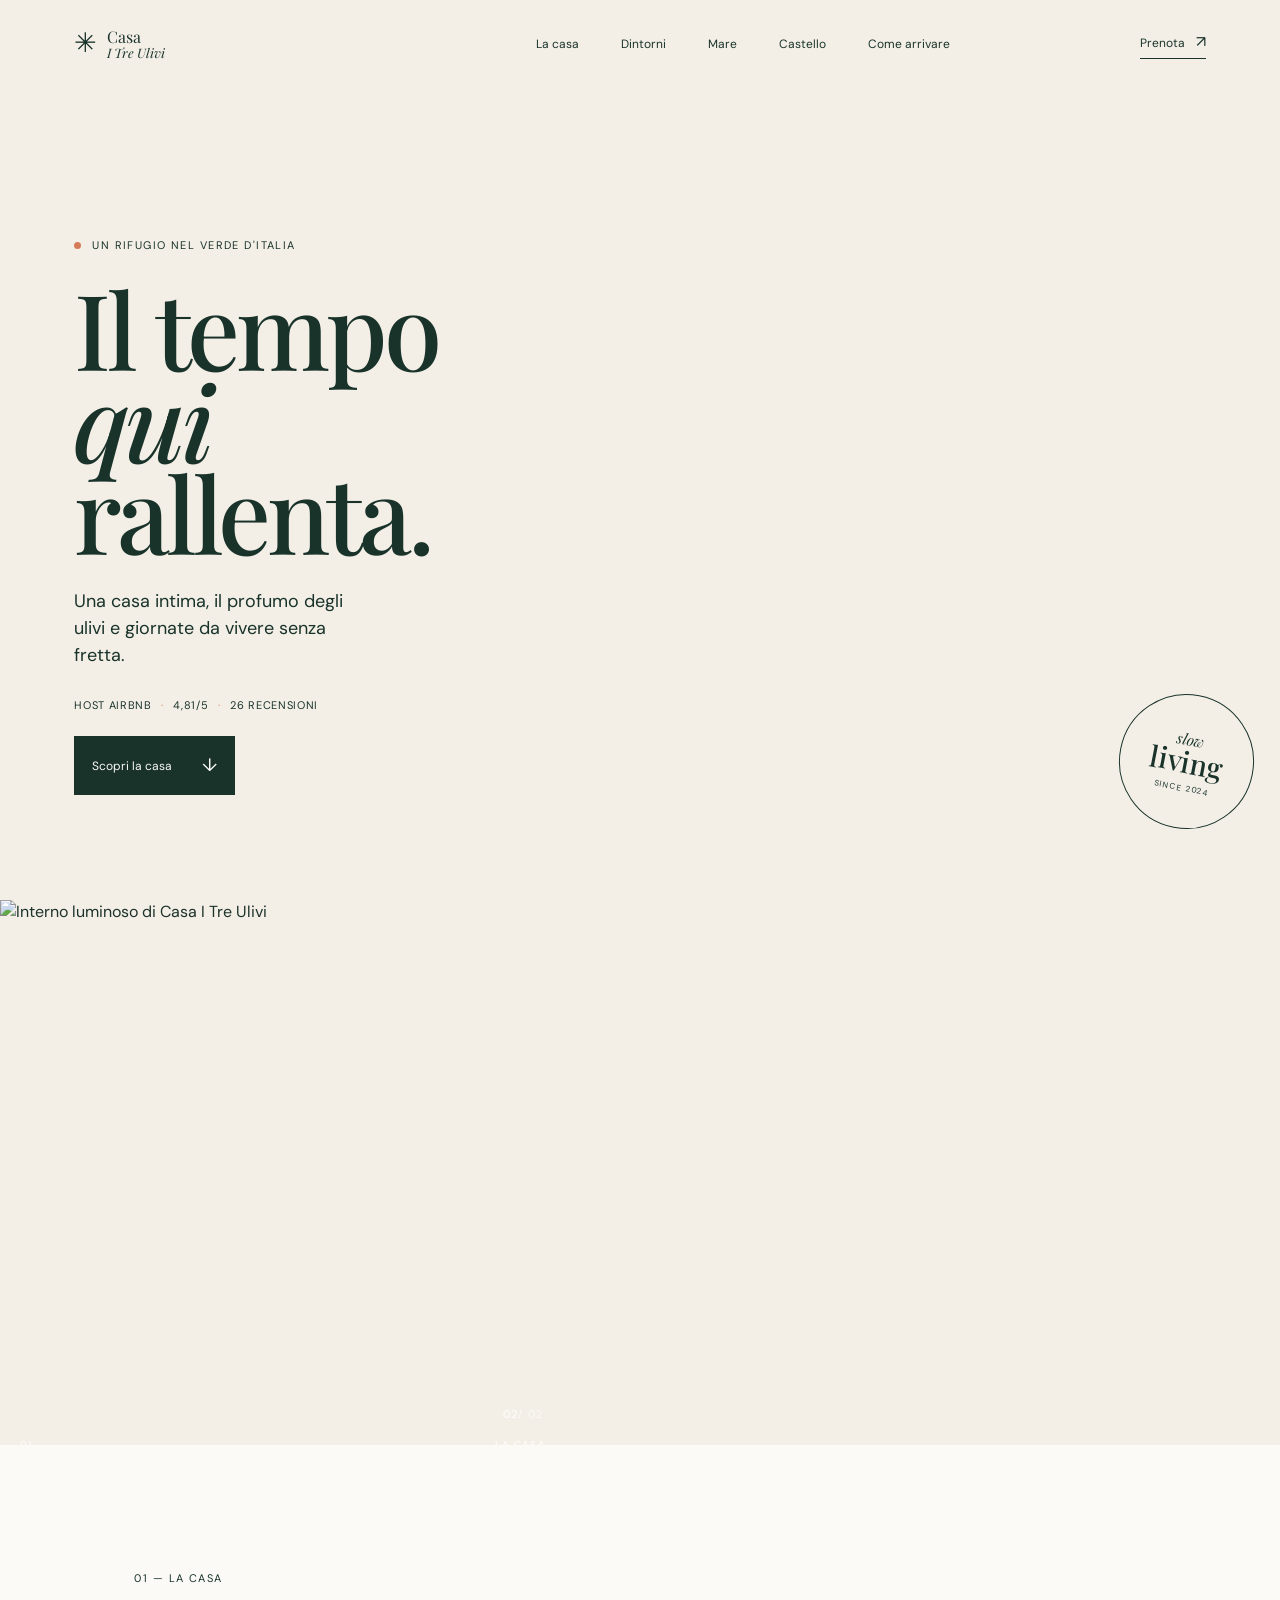
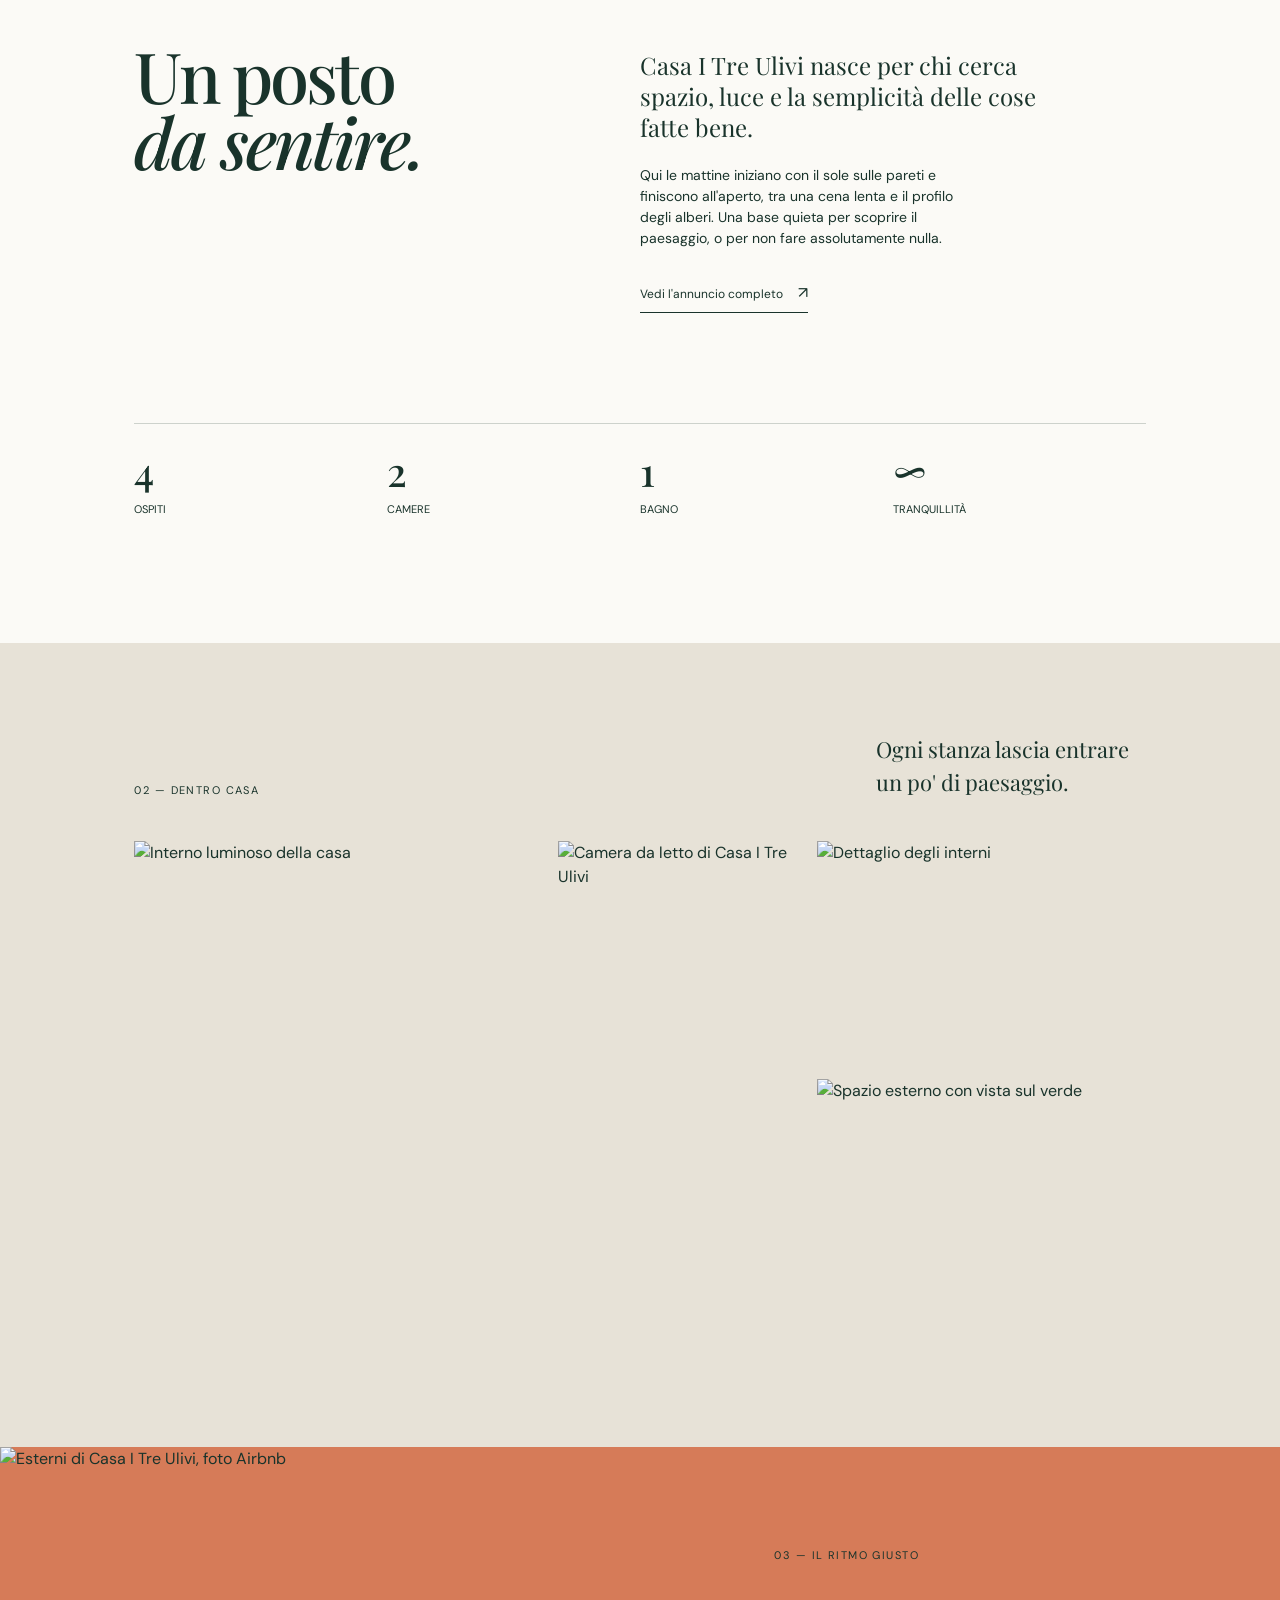
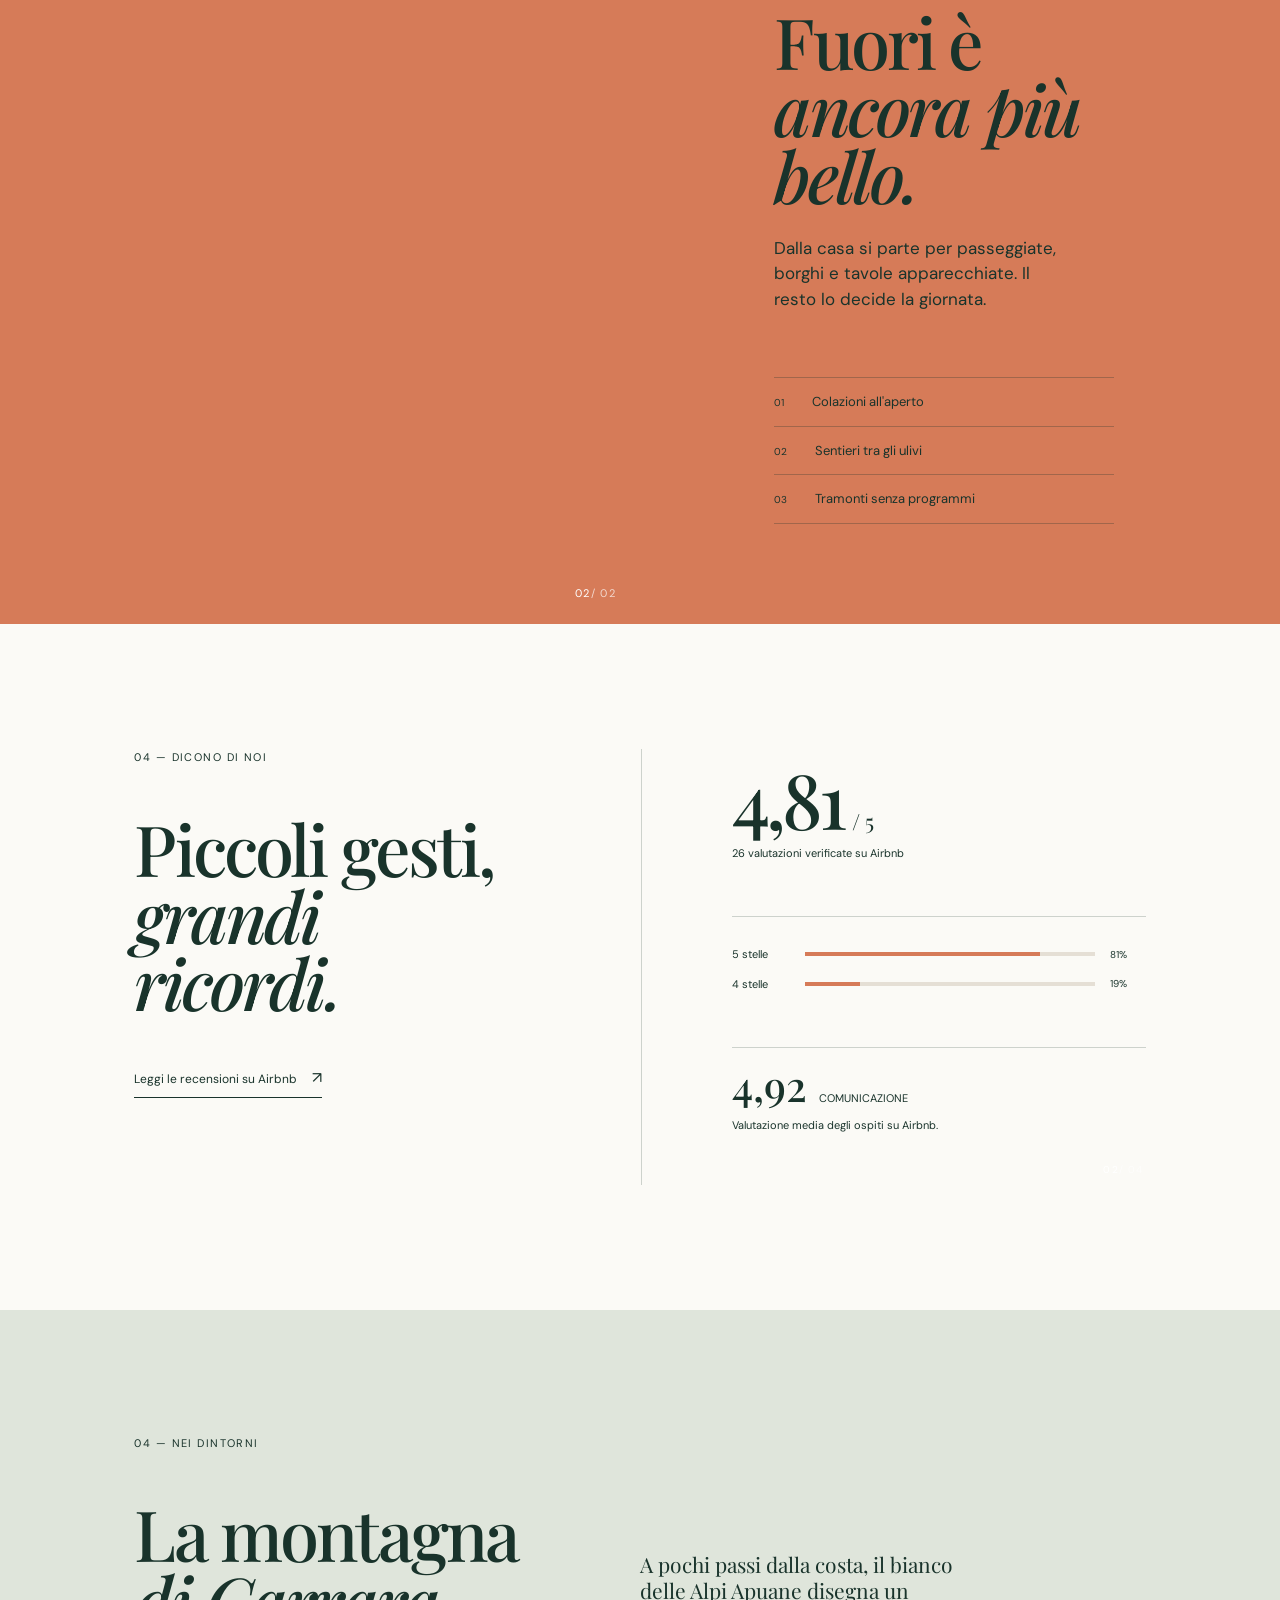
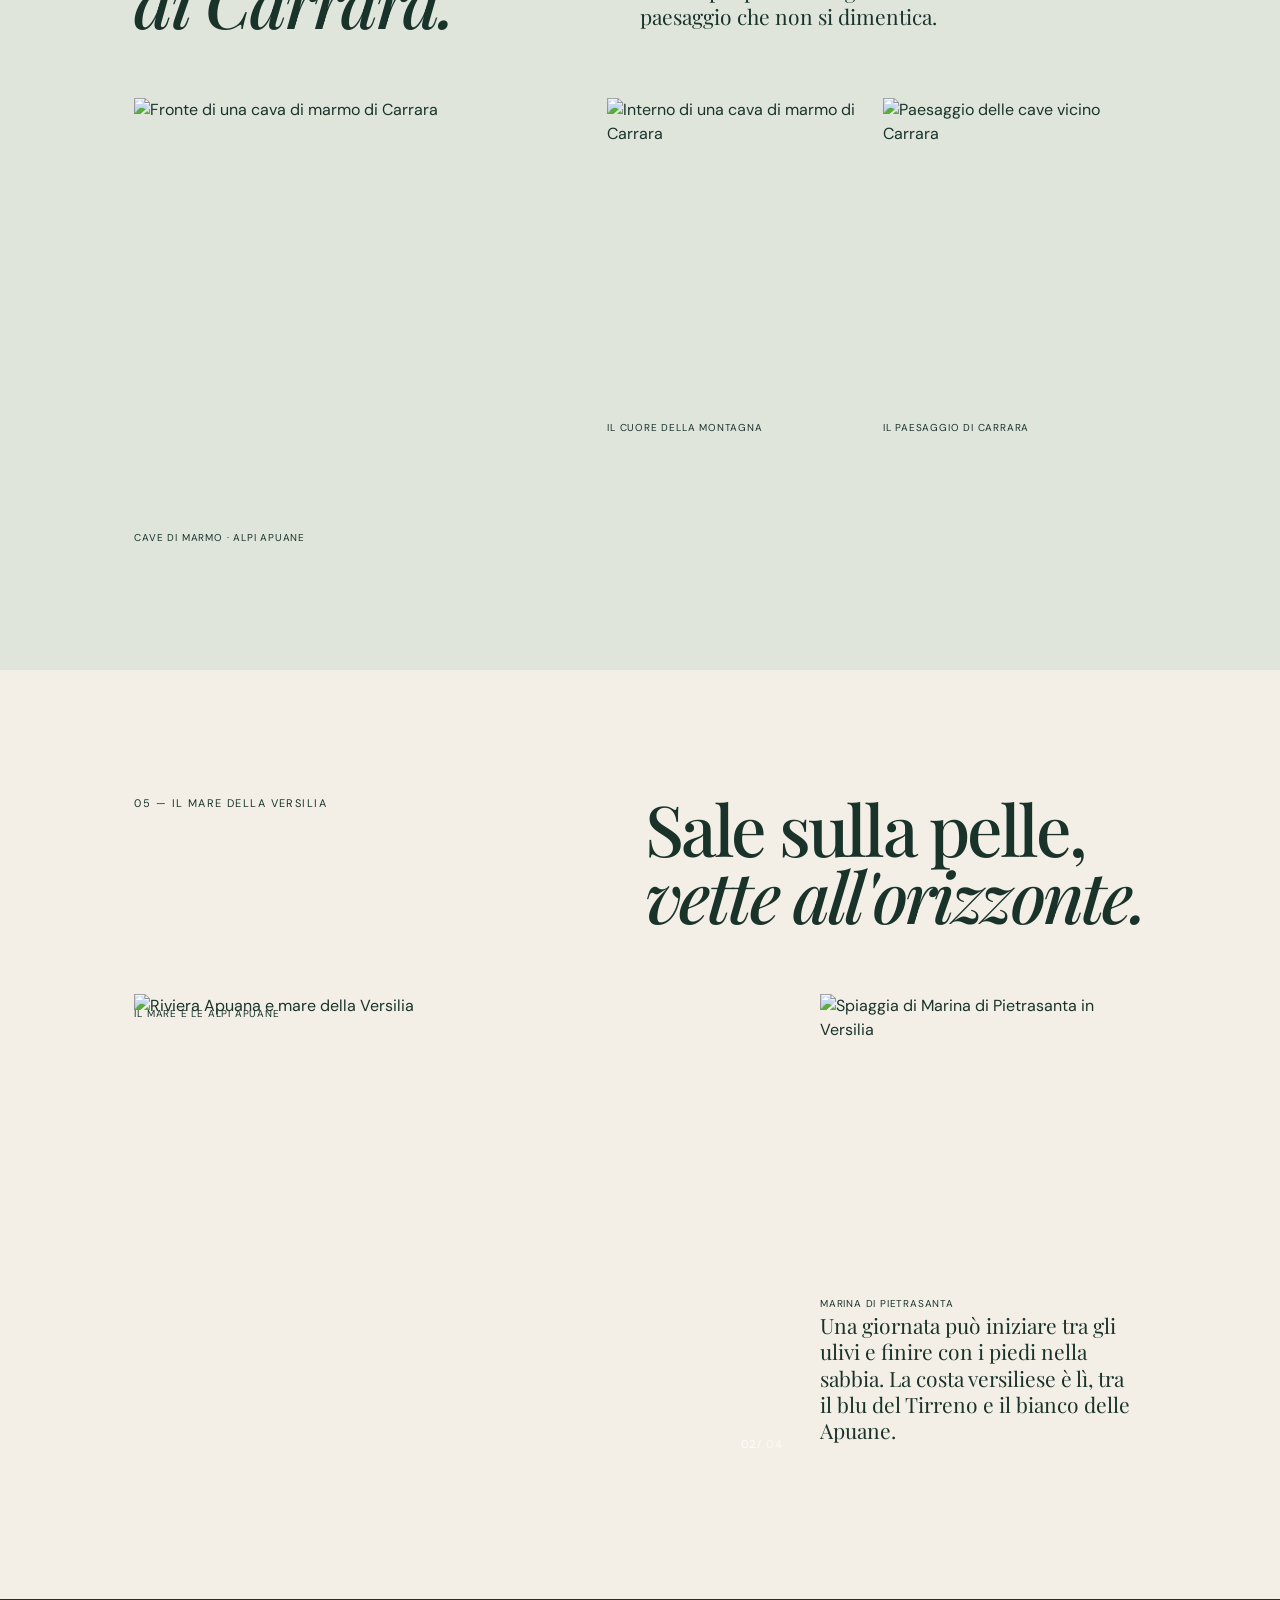
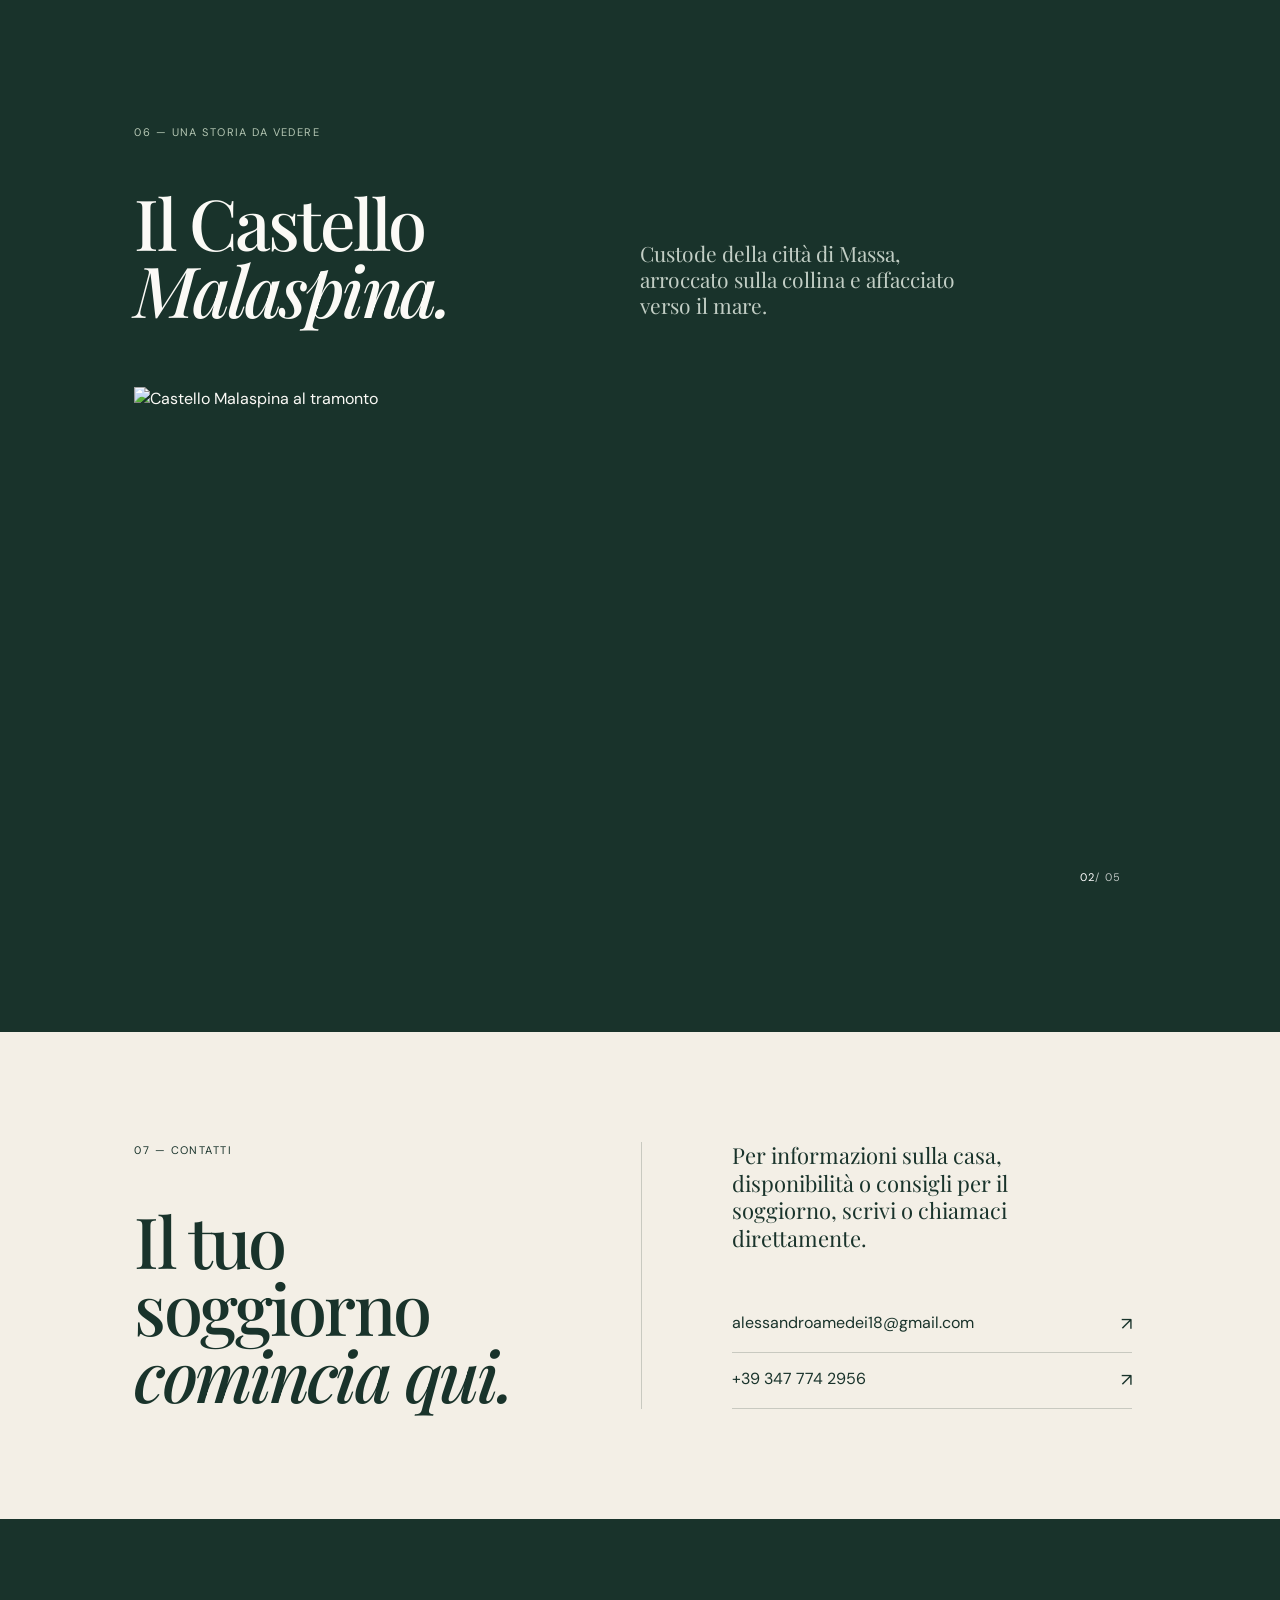
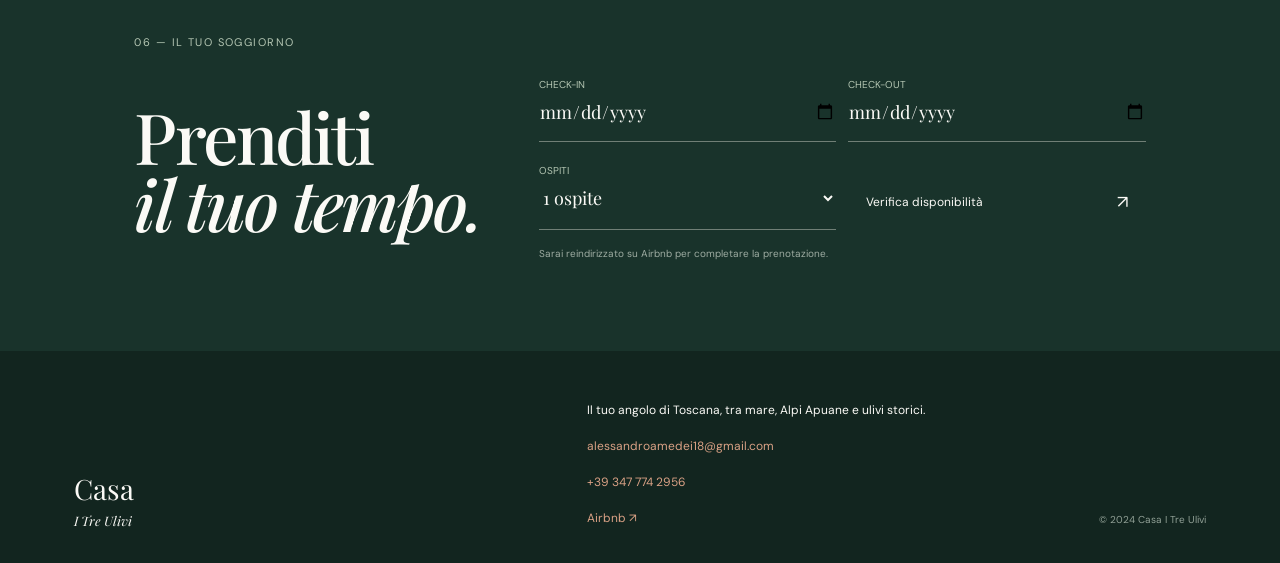
==== index.html @ d6580af9 "feat: third commit" ====
<!doctype html>
<html lang="it">
<head>
  <meta charset="UTF-8">
  <meta name="viewport" content="width=device-width, initial-scale=1.0">
  <meta name="description" content="Casa I Tre Ulivi - una dimora italiana tra luce, ulivi e silenzio.">
  <title>Casa I Tre Ulivi | Una pausa italiana</title>
  <link rel="preconnect" href="https://fonts.googleapis.com">
  <link rel="preconnect" href="https://fonts.gstatic.com" crossorigin>
  <link href="https://fonts.googleapis.com/css2?family=DM+Sans:wght@400;500;600&family=Playfair+Display:wght@500;600;700&display=swap" rel="stylesheet">
  <link rel="stylesheet" href="styles.css">
  <link rel="stylesheet" href="reviews.css">
  <link rel="stylesheet" href="extras.css">
  <link rel="stylesheet" href="sea.css">
  <link rel="stylesheet" href="castle.css">
  <link rel="stylesheet" href="enhancements.css">
</head>
<body>
  <header class="site-header">
    <a class="brand" href="#top" aria-label="Casa I Tre Ulivi, torna all'inizio">
      <span class="brand-mark" aria-hidden="true">✳</span>
      <span>Casa<br><em>I Tre Ulivi</em></span>
    </a>
    <nav class="main-nav" aria-label="Navigazione principale">
      <a href="#la-casa">La casa</a>
      <a href="#dintorni">Dintorni</a>
      <a href="#mare">Mare</a>
      <a href="#castello">Castello</a>
      <a href="#come-arrivare">Come arrivare</a>
    </nav>
    <a class="header-cta" href="https://www.airbnb.it/rooms/1229572590554872003" target="_blank" rel="noreferrer">Prenota <span>↗</span></a>
    <button class="menu-toggle" type="button" aria-label="Apri menu" aria-expanded="false"><span></span><span></span></button>
  </header>

  <main id="top">
    <section class="hero">
      <div class="hero-copy reveal">
        <p class="eyebrow"><span></span> Un rifugio nel verde d'Italia</p>
        <h1>Il tempo<br><i>qui</i> rallenta.</h1>
        <p class="hero-text">Una casa intima, il profumo degli ulivi e giornate da vivere senza fretta.</p>
        <p class="host-badge">Host Airbnb <span>·</span> 4,81/5 <span>·</span> 26 recensioni</p>
        <a class="button button-dark" href="#prenota">Scopri la casa <span>↓</span></a>
      </div>
      <div class="hero-image-wrap carousel reveal reveal-delay" aria-label="Immagini di Casa I Tre Ulivi">
        <img class="hero-image carousel-slide is-active" src="https://a0.muscache.com/im/pictures/hosting/Hosting-1229572590554872003/original/70da5a19-93bb-4ed9-8346-2e1bcd41e22f.jpeg?im_w=1200" alt="Esterno di Casa I Tre Ulivi immersa nel verde" loading="eager">
        <img class="hero-image carousel-slide" src="https://a0.muscache.com/im/pictures/hosting/Hosting-1229572590554872003/original/4720b6e3-402d-43a2-90c4-d7fac5609a09.jpeg" alt="Interno luminoso di Casa I Tre Ulivi" loading="lazy">
        <div class="carousel-status"><span class="current-slide">01</span><span>/ 02</span></div>
        <div class="image-note"><span>01</span><span>La casa</span></div>
      </div>
      <div class="hero-stamp" aria-hidden="true"><span>slow</span><strong>living</strong><small>since 2024</small></div>
    </section>

    <section class="intro section-pad" id="la-casa">
      <div class="section-kicker">01 — La casa</div>
      <div class="intro-content reveal">
        <h2>Un posto<br><em>da sentire.</em></h2>
        <div class="intro-body">
          <p class="lead">Casa I Tre Ulivi nasce per chi cerca spazio, luce e la semplicità delle cose fatte bene.</p>
          <p>Qui le mattine iniziano con il sole sulle pareti e finiscono all'aperto, tra una cena lenta e il profilo degli alberi. Una base quieta per scoprire il paesaggio, o per non fare assolutamente nulla.</p>
          <a class="text-link" href="https://www.airbnb.it/rooms/1229572590554872003" target="_blank" rel="noreferrer">Vedi l'annuncio completo <span>↗</span></a>
        </div>
      </div>
      <div class="details-row reveal">
        <div><strong>4</strong><span>Ospiti</span></div>
        <div><strong>2</strong><span>Camere</span></div>
        <div><strong>1</strong><span>Bagno</span></div>
        <div><strong>∞</strong><span>Tranquillità</span></div>
      </div>
    </section>

    <section class="gallery section-pad">
      <div class="gallery-heading"><div class="section-kicker">02 — Dentro casa</div><p>Ogni stanza lascia entrare un po' di paesaggio.</p></div>
      <div class="gallery-grid reveal">
        <img src="https://a0.muscache.com/im/pictures/hosting/Hosting-1229572590554872003/original/4720b6e3-402d-43a2-90c4-d7fac5609a09.jpeg" alt="Interno luminoso della casa" loading="lazy">
        <img src="https://a0.muscache.com/im/pictures/hosting/Hosting-1229572590554872003/original/973c353e-a236-43e4-9750-23780009a471.jpeg" alt="Camera da letto di Casa I Tre Ulivi" loading="lazy">
        <img src="https://a0.muscache.com/im/pictures/hosting/Hosting-1229572590554872003/original/0a214c58-50b3-4ff6-93fc-9186e8af16f6.jpeg" alt="Dettaglio degli interni" loading="lazy">
        <img src="https://a0.muscache.com/im/pictures/hosting/Hosting-1229572590554872003/original/8a18e4e5-5f2b-4b56-9aab-6a19429f4440.jpeg" alt="Spazio esterno con vista sul verde" loading="lazy">
      </div>
    </section>

    <section class="experience" id="esperienze">
      <div class="experience-image carousel" aria-label="Immagini dell'esterno di Casa I Tre Ulivi">
        <img class="carousel-slide is-active" src="https://a0.muscache.com/im/pictures/hosting/Hosting-1229572590554872003/original/d4e5f08c-23cc-40ab-a883-e6dd09ba4597.jpeg" alt="Esterno di Casa I Tre Ulivi" loading="lazy">
        <img class="carousel-slide" src="https://a0.muscache.com/im/pictures/hosting/Hosting-1229572590554872003/original/1d39daca-ff23-4fb7-ab4f-ffd6142c8678.jpeg" alt="Esterni di Casa I Tre Ulivi, foto Airbnb" loading="lazy">
        <div class="carousel-status"><span class="current-slide">01</span><span>/ 02</span></div>
      </div>
      <div class="experience-copy section-pad reveal"><div class="section-kicker">03 — Il ritmo giusto</div><h2>Fuori è<br><em>ancora più bello.</em></h2><p>Dalla casa si parte per passeggiate, borghi e tavole apparecchiate. Il resto lo decide la giornata.</p><ul><li><span>01</span> Colazioni all'aperto</li><li><span>02</span> Sentieri tra gli ulivi</li><li><span>03</span> Tramonti senza programmi</li></ul></div>
    </section>

    <section class="reviews section-pad" id="recensioni">
      <div class="reviews-intro reveal"><div class="section-kicker">04 — Dicono di noi</div><h2>Piccoli gesti,<br><em>grandi ricordi.</em></h2><a class="text-link" href="https://www.airbnb.it/rooms/1229572590554872003/reviews" target="_blank" rel="noreferrer">Leggi le recensioni su Airbnb <span>↗</span></a></div>
      <div class="reviews-content reveal reveal-delay">
        <div class="rating"><strong>4,81</strong><span>/ 5</span><p>26 valutazioni verificate su Airbnb</p></div>
        <div class="rating-bars"><div><span>5 stelle</span><i><b style="width:81%"></b></i><strong>81%</strong></div><div><span>4 stelle</span><i><b style="width:19%"></b></i><strong>19%</strong></div></div>
        <div class="review-carousel carousel" aria-label="Valutazioni Airbnb per categoria">
          <div class="review-slide carousel-slide is-active"><strong>4,92</strong><span>Check-in</span><p>Una delle categorie più apprezzate dagli ospiti.</p></div>
          <div class="review-slide carousel-slide"><strong>4,92</strong><span>Comunicazione</span><p>Valutazione media degli ospiti su Airbnb.</p></div>
          <div class="review-slide carousel-slide"><strong>4,85</strong><span>Pulizia</span><p>Valutazione media degli ospiti su Airbnb.</p></div>
          <div class="review-slide carousel-slide"><strong>4,81</strong><span>Rapporto qualità-prezzo</span><p>Valutazione media degli ospiti su Airbnb.</p></div>
          <div class="carousel-status"><span class="current-slide">01</span><span>/ 04</span></div>
        </div>
      </div>
    </section>

    <section class="surroundings section-pad" id="dintorni">
      <div class="surroundings-heading"><div class="section-kicker">04 — Nei dintorni</div><h2>La montagna<br><em>di Carrara.</em></h2><p>A pochi passi dalla costa, il bianco delle Alpi Apuane disegna un paesaggio che non si dimentica.</p></div>
      <div class="quarry-gallery reveal">
        <figure class="quarry-main"><img src="https://upload.wikimedia.org/wikipedia/commons/thumb/7/70/Carrara_marble_quarry_face.jpg/1280px-Carrara_marble_quarry_face.jpg" alt="Fronte di una cava di marmo di Carrara" loading="lazy"><figcaption>Cave di marmo · Alpi Apuane</figcaption></figure>
        <figure><img src="https://upload.wikimedia.org/wikipedia/commons/thumb/6/69/Inside_a_Carrara_marble_quarry_6395.jpg/1280px-Inside_a_Carrara_marble_quarry_6395.jpg" alt="Interno di una cava di marmo di Carrara" loading="lazy"><figcaption>Il cuore della montagna</figcaption></figure>
        <figure><img src="https://upload.wikimedia.org/wikipedia/commons/thumb/5/5c/Marble_Quarry_near_Carrera.jpg/1280px-Marble_Quarry_near_Carrera.jpg" alt="Paesaggio delle cave vicino Carrara" loading="lazy"><figcaption>Il paesaggio di Carrara</figcaption></figure>
      </div>
    </section>

    <section class="sea section-pad" id="mare">
      <div class="sea-heading"><div class="section-kicker">05 — Il mare della Versilia</div><h2>Sale sulla pelle,<br><em>vette all'orizzonte.</em></h2></div>
      <div class="sea-layout reveal">
        <figure class="sea-feature sea-carousel carousel"><img class="sea-slide carousel-slide is-active" src="https://upload.wikimedia.org/wikipedia/commons/thumb/f/fb/Apuane_e_Mare.jpg/1920px-Apuane_e_Mare.jpg" alt="Il mare della Versilia con le Alpi Apuane sullo sfondo" loading="lazy"><img class="sea-slide carousel-slide" src="https://www.vacanzeinversilia.com/images/territorio/big/riviera-apuana.jpg" alt="Riviera Apuana e mare della Versilia" loading="lazy"><img class="sea-slide carousel-slide" src="https://www.appartamentideamarina.it/immagini/pontile-marina-di-massa-toscana-appartamenti-deamarina.jpg" alt="Pontile di Marina di Massa sul mare della Versilia" loading="lazy"><img class="sea-slide carousel-slide" src="https://upload.wikimedia.org/wikipedia/commons/thumb/d/d0/Panoramic_picture_of_Marina_di_Pietrasanta_Beach_during_sunset.jpg/1920px-Panoramic_picture_of_Marina_di_Pietrasanta_Beach_during_sunset.jpg" alt="Tramonto sulla spiaggia di Marina di Pietrasanta" loading="lazy"><div class="carousel-status"><span class="current-slide">01</span><span>/ 04</span></div><figcaption>Il mare e le Alpi Apuane</figcaption></figure>
        <div class="sea-side"><figure><img src="https://upload.wikimedia.org/wikipedia/commons/thumb/8/8d/Marina_di_Pietrasanta_spiaggia.jpg/1920px-Marina_di_Pietrasanta_spiaggia.jpg" alt="Spiaggia di Marina di Pietrasanta in Versilia" loading="lazy"><figcaption>Marina di Pietrasanta</figcaption></figure><p>Una giornata può iniziare tra gli ulivi e finire con i piedi nella sabbia. La costa versiliese è lì, tra il blu del Tirreno e il bianco delle Apuane.</p></div>
      </div>
    </section>

    <section class="castle section-pad" id="castello">
      <div class="castle-heading"><div class="section-kicker">06 — Una storia da vedere</div><h2>Il Castello<br><em>Malaspina.</em></h2><p>Custode della città di Massa, arroccato sulla collina e affacciato verso il mare.</p></div>
      <div class="castle-carousel carousel reveal" aria-label="Immagini del Castello Malaspina di Massa">
        <img class="castle-slide carousel-slide is-active" src="https://upload.wikimedia.org/wikipedia/commons/thumb/2/2b/Castello_Malaspina_2017.jpg/1920px-Castello_Malaspina_2017.jpg" alt="Castello Malaspina di Massa" loading="lazy">
        <img class="castle-slide carousel-slide" src="https://upload.wikimedia.org/wikipedia/commons/thumb/0/00/Castello_Malaspina_al_tramonto.jpg/1920px-Castello_Malaspina_al_tramonto.jpg" alt="Castello Malaspina al tramonto" loading="lazy">
        <img class="castle-slide carousel-slide" src="https://upload.wikimedia.org/wikipedia/commons/thumb/f/f5/Castello_Malaspina_by_night.jpg/1920px-Castello_Malaspina_by_night.jpg" alt="Castello Malaspina illuminato di notte" loading="lazy">
        <img class="castle-slide carousel-slide" src="https://upload.wikimedia.org/wikipedia/commons/thumb/e/ea/Castello_Malaspina_di_Massa%2C_Italia_%2801%29.JPG/1920px-Castello_Malaspina_di_Massa%2C_Italia_%2801%29.JPG" alt="Dettaglio del Castello Malaspina di Massa" loading="lazy">
        <img class="castle-slide carousel-slide" src="https://www.tuscanypeople.com/wp-content/uploads/2021/06/castello_fosdinovo_aerial.jpg" alt="Castello Malaspina di Fosdinovo visto dall'alto" loading="lazy">
        <div class="carousel-status"><span class="current-slide">01</span><span>/ 05</span></div>
      </div>
    </section>

    <section class="contact section-pad" id="contatti">
      <div><div class="section-kicker">07 — Contatti</div><h2>Il tuo soggiorno<br><em>comincia qui.</em></h2></div>
      <div class="contact-details"><p>Per informazioni sulla casa, disponibilità o consigli per il soggiorno, scrivi o chiamaci direttamente.</p><a href="mailto:alessandroamedei18@gmail.com">alessandroamedei18@gmail.com <span>↗</span></a><a href="tel:+393477742956">+39 347 774 2956 <span>↗</span></a></div>
    </section>

    <section class="booking section-pad" id="prenota">
      <div class="booking-heading"><div class="section-kicker">06 — Il tuo soggiorno</div><h2>Prenditi<br><em>il tuo tempo.</em></h2></div>
      <form class="booking-form" id="booking-form">
        <label>Check-in<input type="date" id="checkin" required></label>
        <label>Check-out<input type="date" id="checkout" required></label>
        <label>Ospiti<select id="guests"><option value="1">1 ospite</option><option value="2">2 ospiti</option><option value="3">3 ospiti</option><option value="4">4 ospiti</option></select></label>
        <button class="button button-dark" type="submit">Verifica disponibilità <span>↗</span></button>
      </form>
      <p class="form-note">Sarai reindirizzato su Airbnb per completare la prenotazione.</p>
    </section>
  </main>

  <footer class="site-footer" id="come-arrivare"><div class="footer-brand">Casa<br><em>I Tre Ulivi</em></div><div><span>Il tuo angolo di Toscana, tra mare, Alpi Apuane e ulivi storici.</span><a href="mailto:alessandroamedei18@gmail.com">alessandroamedei18@gmail.com</a><a href="tel:+393477742956">+39 347 774 2956</a><a href="https://www.airbnb.it/rooms/1229572590554872003" target="_blank" rel="noreferrer">Airbnb ↗</a></div><small>© 2024 Casa I Tre Ulivi</small></footer>
  <script src="script.js"></script>
</body>
</html>
---- styles.css ----
:root{--ink:#19332b;--cream:#f3efe6;--paper:#fbfaf6;--clay:#d67b58;--line:rgba(25,51,43,.2);--serif:'Playfair Display',Georgia,serif;--sans:'DM Sans',sans-serif}*{box-sizing:border-box}html{scroll-behavior:smooth}body{margin:0;background:var(--paper);color:var(--ink);font-family:var(--sans);font-size:16px;line-height:1.5}a{color:inherit;text-decoration:none}img{display:block;width:100%;object-fit:cover}.site-header{align-items:center;display:flex;height:88px;justify-content:space-between;padding:0 5.8vw;position:absolute;top:0;width:100%;z-index:5}.brand{align-items:center;display:flex;font-family:var(--serif);font-size:16px;line-height:.95}.brand-mark{font-family:Georgia;font-size:27px;margin-right:10px}.brand em,.footer-brand em{font-size:13px;font-style:italic}.main-nav{display:flex;gap:42px;margin-left:16%;font-size:12px}.main-nav a,.header-cta{transition:opacity .2s}.main-nav a:hover,.header-cta:hover{opacity:.55}.header-cta{border-bottom:1px solid var(--ink);font-size:12px;padding-bottom:4px}.header-cta span{font-size:16px;margin-left:8px}.menu-toggle{display:none}.hero{background:var(--cream);min-height:740px;overflow:hidden;padding:150px 5.8vw 80px;position:relative}.hero-copy{padding-top:76px;position:relative;width:43%;z-index:2}.eyebrow,.section-kicker{font-size:11px;letter-spacing:.13em;text-transform:uppercase}.eyebrow{align-items:center;display:flex;gap:11px}.eyebrow span{background:var(--clay);border-radius:50%;height:7px;width:7px}.hero h1{font-family:var(--serif);font-size:clamp(62px,8.2vw,126px);font-weight:500;letter-spacing:-.04em;line-height:.88;margin:27px 0 30px}.hero h1 i,.booking h2 em,.intro h2 em,.experience h2 em{font-weight:500}.hero-text{font-size:18px;max-width:280px}.button{align-items:center;border:0;cursor:pointer;display:inline-flex;font-family:var(--sans);font-size:12px;gap:30px;justify-content:space-between;padding:16px 18px;transition:transform .2s,background .2s}.button:hover{transform:translateY(-3px)}.button-dark{background:var(--ink);color:var(--paper)}.button span{font-size:18px}.hero .button{margin-top:23px}.hero-image-wrap{height:570px;position:absolute;right:5.8vw;top:105px;width:50%;z-index:1}.hero-image{height:100%;filter:saturate(.82)}.image-note{bottom:18px;color:#fff;display:flex;font-size:10px;justify-content:space-between;left:20px;letter-spacing:.12em;position:absolute;text-transform:uppercase;width:calc(100% - 40px)}.hero-stamp{align-items:center;border:1px solid var(--ink);border-radius:50%;display:flex;flex-direction:column;font-family:var(--serif);height:135px;justify-content:center;line-height:1;position:absolute;right:2%;top:48%;transform:rotate(11deg);width:135px}.hero-stamp span{font-size:15px;font-style:italic}.hero-stamp strong{font-size:29px;font-weight:500}.hero-stamp small{font-family:var(--sans);font-size:8px;letter-spacing:.12em;margin-top:8px;text-transform:uppercase}.section-pad{padding-left:10.5vw;padding-right:10.5vw}.intro{padding-bottom:125px;padding-top:125px}.intro-content{display:grid;grid-template-columns:1fr 1fr;margin-top:55px}.intro h2,.experience h2,.booking h2{font-family:var(--serif);font-size:clamp(45px,5.5vw,78px);font-weight:500;letter-spacing:-.04em;line-height:.95;margin:0}.intro-body{max-width:405px;padding-top:8px}.lead{font-family:var(--serif);font-size:24px;line-height:1.3;margin:0 0 22px}.intro-body>p:not(.lead){font-size:14px;max-width:345px}.text-link{border-bottom:1px solid var(--ink);display:inline-block;font-size:12px;margin-top:18px;padding-bottom:7px}.text-link span{font-size:16px;margin-left:12px}.details-row{border-top:1px solid var(--line);display:grid;grid-template-columns:repeat(4,1fr);margin-top:110px;padding-top:17px}.details-row div{display:flex;flex-direction:column}.details-row strong{font-family:var(--serif);font-size:40px;font-weight:500}.details-row span{font-size:11px;text-transform:uppercase}.gallery{background:#e7e2d7;padding-bottom:130px;padding-top:90px}.gallery-heading{align-items:end;display:flex;justify-content:space-between;margin-bottom:42px}.gallery-heading p{font-family:var(--serif);font-size:22px;margin:0;max-width:270px}.gallery-grid{display:grid;gap:13px;grid-template-columns:1.25fr .75fr 1fr;grid-template-rows:225px 225px}.gallery-grid img{height:100%}.gallery-grid img:first-child{grid-row:span 2}.gallery-grid img:last-child{grid-column:3;grid-row:span 2}.experience{background:var(--clay);display:grid;grid-template-columns:50% 50%}.experience-image{min-height:600px}.experience-image img{height:100%}.experience-copy{padding-bottom:100px;padding-top:100px}.experience-copy h2{margin:45px 0 27px}.experience-copy>p{font-size:17px;max-width:300px}.experience-copy ul{border-top:1px solid rgba(25,51,43,.28);list-style:none;margin:65px 0 0;padding:0;width:100%;max-width:340px}.experience-copy li{border-bottom:1px solid rgba(25,51,43,.28);font-size:13px;padding:14px 0}.experience-copy li span{font-size:10px;margin-right:25px}.booking{background:var(--ink);color:var(--paper);display:grid;grid-template-columns:40% 60%;padding-bottom:90px;padding-top:115px}.booking .section-kicker{color:#b4c6b3}.booking-heading h2{margin-top:52px}.booking-form{align-self:center;display:grid;gap:12px;grid-template-columns:1fr 1fr;margin-top:27px}.booking-form label{border-bottom:1px solid rgba(243,239,230,.4);color:#b4c6b3;display:flex;flex-direction:column;font-size:10px;padding:9px 0;text-transform:uppercase}.booking-form input,.booking-form select{background:transparent;border:0;color:var(--paper);font-family:var(--serif);font-size:18px;outline:0;padding:7px 0}.booking-form select option{color:var(--ink)}.booking-form .button{margin-top:20px;width:100%}.form-note{color:#9eaca2;font-size:10px;grid-column:2;margin:9px 0 0}.site-footer{align-items:end;background:#12251f;color:var(--paper);display:grid;gap:25px;grid-template-columns:1fr 1fr auto;padding:50px 5.8vw 36px}.footer-brand{font-family:var(--serif);font-size:28px;line-height:.9}.site-footer div:nth-child(2){display:flex;flex-direction:column;font-size:12px;gap:18px}.site-footer a{color:#d9a185}.site-footer small{color:#91a096;font-size:10px}.reveal{animation:rise .75s ease both}@keyframes rise{from{opacity:0;transform:translateY(18px)}to{opacity:1;transform:none}}.reveal-delay{animation-delay:.12s}@media(max-width:700px){.site-header{height:72px;padding:0 6vw}.main-nav{background:var(--paper);display:none;flex-direction:column;gap:20px;left:0;margin:0;padding:28px 6vw;position:absolute;top:72px;width:100%}.main-nav.open{display:flex}.header-cta{margin-left:auto;margin-right:22px}.menu-toggle{background:none;border:0;display:block;padding:5px}.menu-toggle span{background:var(--ink);display:block;height:1px;margin:5px;width:20px}.hero{min-height:820px;padding:125px 6vw 50px}.hero-copy{padding-top:25px;width:100%}.hero h1{font-size:65px;margin:25px 0}.hero-text{font-size:16px}.hero-image-wrap{height:380px;left:6vw;right:auto;top:auto;bottom:50px;width:88%}.hero-stamp{height:100px;right:4%;top:auto;bottom:330px;width:100px}.hero-stamp strong{font-size:22px}.section-pad{padding-left:6vw;padding-right:6vw}.intro{padding-bottom:80px;padding-top:80px}.intro-content{display:block;margin-top:38px}.intro-body{padding-top:35px}.details-row{margin-top:70px}.details-row strong{font-size:30px}.details-row span{font-size:9px}.gallery{padding-bottom:80px;padding-top:70px}.gallery-heading{align-items:start;display:block;margin-bottom:28px}.gallery-heading p{font-size:19px;margin-top:18px}.gallery-grid{gap:8px;grid-template-columns:1fr 1fr;grid-template-rows:180px 180px 180px}.gallery-grid img:first-child{grid-row:span 2}.gallery-grid img:last-child{grid-column:2;grid-row:span 1}.experience{display:block}.experience-image{min-height:360px}.experience-copy{padding-bottom:75px;padding-top:70px}.experience-copy h2{margin-top:35px}.experience-copy ul{margin-top:45px}.booking{display:block;padding-bottom:70px;padding-top:80px}.booking-heading h2{margin-top:35px}.booking-form{margin-top:52px}.form-note{margin-top:18px}.site-footer{align-items:start;display:flex;flex-direction:column;padding:42px 6vw 30px}.site-footer small{margin-top:20px}}
---- reviews.css ----
.reviews{background:var(--paper);display:grid;gap:8vw;grid-template-columns:40% 1fr;padding-bottom:125px;padding-top:125px}.reviews-intro h2{font-family:var(--serif);font-size:clamp(45px,5.5vw,78px);font-weight:500;letter-spacing:-.04em;line-height:.95;margin:50px 0 32px}.reviews-intro h2 em{font-weight:500}.reviews-content{border-left:1px solid var(--line);padding-left:7vw;padding-top:12px}.rating{align-items:baseline;display:flex;flex-wrap:wrap}.rating strong{font-family:var(--serif);font-size:76px;font-weight:500;letter-spacing:-.05em;line-height:1}.rating>span{font-family:var(--serif);font-size:22px;margin-left:8px}.rating p{font-size:11px;margin:7px 0 0;width:100%}.rating-bars{border-top:1px solid var(--line);margin-top:55px;max-width:420px;padding-top:16px}.rating-bars div{align-items:center;display:grid;font-size:11px;gap:15px;grid-template-columns:58px 1fr 36px;margin:13px 0}.rating-bars i{background:#e5dfd5;height:4px}.rating-bars b{background:var(--clay);display:block;height:100%}.rating-bars strong{font-size:10px;font-weight:400}.review-themes{border-top:1px solid var(--line);margin-top:57px;max-width:500px;padding-top:16px}.review-themes p{font-family:var(--serif);font-size:19px;margin:0 0 18px}.review-themes div{display:flex;flex-wrap:wrap;gap:8px}.review-themes span{border:1px solid var(--line);font-size:11px;padding:8px 12px}@media(max-width:700px){.reviews{display:block;padding-bottom:80px;padding-top:80px}.reviews-intro h2{font-size:52px;margin:35px 0 28px}.reviews-content{border-left:0;border-top:1px solid var(--line);margin-top:62px;padding-left:0;padding-top:30px}.rating strong{font-size:64px}.rating-bars{margin-top:42px}.review-themes{margin-top:45px}}
---- extras.css ----
.carousel{overflow:hidden;position:relative}.carousel-slide{height:100%;left:0;opacity:0;position:absolute;top:0;transition:opacity .65s ease;z-index:0}.carousel-slide.is-active{opacity:1;z-index:1}.carousel-status{bottom:22px;color:#fff;font-size:11px;letter-spacing:.12em;position:absolute;right:24px;z-index:2}.carousel-status span:last-child{opacity:.7}.surroundings{background:#dfe5db;padding-bottom:125px;padding-top:125px}.surroundings-heading{display:grid;grid-template-columns:1fr 1fr;position:relative}.surroundings-heading .section-kicker{grid-column:1 / -1}.surroundings-heading h2{font-family:var(--serif);font-size:clamp(45px,5.5vw,78px);font-weight:500;letter-spacing:-.04em;line-height:.95;margin:48px 0 0}.surroundings-heading h2 em{font-weight:500}.surroundings-heading p{align-self:end;font-family:var(--serif);font-size:21px;line-height:1.25;margin:0 0 4px;max-width:330px}.quarry-gallery{display:grid;gap:13px;grid-template-columns:1.4fr .8fr .8fr;margin-top:65px}.quarry-gallery figure{margin:0}.quarry-gallery img{height:310px;object-fit:cover}.quarry-gallery .quarry-main img{height:420px}.quarry-gallery figcaption{font-size:10px;letter-spacing:.08em;padding-top:12px;text-transform:uppercase}.contact{background:var(--cream);display:grid;gap:8vw;grid-template-columns:40% 1fr;padding-bottom:110px;padding-top:110px}.contact h2{font-family:var(--serif);font-size:clamp(45px,5.5vw,78px);font-weight:500;letter-spacing:-.04em;line-height:.95;margin:48px 0 0}.contact h2 em{font-weight:500}.contact-details{border-left:1px solid var(--line);display:flex;flex-direction:column;justify-content:center;padding-left:7vw}.contact-details p{font-family:var(--serif);font-size:22px;line-height:1.25;margin:0 0 45px;max-width:370px}.contact-details a{border-bottom:1px solid var(--line);font-size:16px;max-width:400px;padding:14px 0}.contact-details a span{float:right;font-size:18px}@media(max-width:700px){.carousel-status{bottom:16px;right:18px}.surroundings{padding-bottom:80px;padding-top:80px}.surroundings-heading{display:block}.surroundings-heading h2{font-size:52px;margin-top:35px}.surroundings-heading p{font-size:19px;margin-top:28px}.quarry-gallery{display:grid;gap:9px;grid-template-columns:1fr 1fr;margin-top:45px}.quarry-gallery .quarry-main{grid-column:1 / -1}.quarry-gallery img,.quarry-gallery .quarry-main img{height:220px}.quarry-gallery .quarry-main img{height:300px}.quarry-gallery figcaption{font-size:9px;padding-top:9px}.contact{display:block;padding-bottom:80px;padding-top:80px}.contact h2{font-size:52px;margin-top:35px}.contact-details{border-left:0;border-top:1px solid var(--line);margin-top:55px;padding-left:0;padding-top:28px}.contact-details p{font-size:19px;margin-bottom:28px}}
---- sea.css ----
.sea{background:var(--cream);padding-bottom:125px;padding-top:125px}.sea-heading{display:flex;justify-content:space-between}.sea-heading h2{font-family:var(--serif);font-size:clamp(45px,5.5vw,78px);font-weight:500;letter-spacing:-.04em;line-height:.95;margin:0}.sea-heading h2 em{font-weight:500}.sea-layout{display:grid;gap:13px;grid-template-columns:1.55fr .75fr;margin-top:65px}.sea-layout figure{margin:0}.sea-layout img{height:100%;object-fit:cover}.sea-feature{height:480px;position:relative}.sea-side{display:flex;flex-direction:column;gap:28px}.sea-side figure{height:290px}.sea-layout figcaption{font-size:10px;letter-spacing:.08em;padding-top:12px;text-transform:uppercase}.sea-side p{font-family:var(--serif);font-size:21px;line-height:1.25;margin:0;max-width:310px}@media(max-width:700px){.sea{padding-bottom:80px;padding-top:80px}.sea-heading{display:block}.sea-heading h2{font-size:52px;margin-top:35px}.sea-layout{display:block;margin-top:45px}.sea-feature{height:300px}.sea-side{display:block}.sea-side figure{height:230px;margin-top:38px}.sea-side p{font-size:19px;margin-top:26px}}
---- castle.css ----
.castle{background:var(--ink);color:var(--paper);padding-bottom:125px;padding-top:125px}.castle-heading{display:grid;grid-template-columns:1fr 1fr}.castle-heading .section-kicker{color:#b4c6b3;grid-column:1 / -1}.castle-heading h2{font-family:var(--serif);font-size:clamp(45px,5.5vw,78px);font-weight:500;letter-spacing:-.04em;line-height:.95;margin:48px 0 0}.castle-heading h2 em{font-weight:500}.castle-heading p{align-self:end;color:#c2cec5;font-family:var(--serif);font-size:21px;line-height:1.25;margin:0 0 4px;max-width:315px}.castle-carousel{height:520px;margin-top:65px;overflow:hidden;position:relative}.castle-slide{height:100%;left:0;object-fit:cover;position:absolute;top:0;width:100%}.castle-carousel .carousel-status{bottom:22px;right:24px}@media(max-width:700px){.castle{padding-bottom:80px;padding-top:80px}.castle-heading{display:block}.castle-heading h2{font-size:52px;margin-top:35px}.castle-heading p{font-size:19px;margin-top:28px}.castle-carousel{height:340px;margin-top:45px}.castle-carousel .carousel-status{bottom:16px;right:18px}}
---- enhancements.css ----
.hero-image-wrap .carousel-status{bottom:48px;right:22px;z-index:3}.hero-image-wrap .image-note{z-index:3}.host-badge{font-size:11px;letter-spacing:.06em;margin:28px 0 0;text-transform:uppercase}.host-badge span{color:var(--clay);padding:0 6px}.review-carousel{border-top:1px solid var(--line);height:138px;margin-top:55px;max-width:420px;overflow:hidden;padding-top:16px;position:relative}.review-slide{height:105px;left:0;opacity:0;padding-right:55px;position:absolute;top:16px;transition:opacity .65s ease;width:100%}.review-slide.is-active{opacity:1}.review-slide strong{font-family:var(--serif);font-size:42px;font-weight:500;line-height:1}.review-slide span{font-size:11px;margin-left:12px;text-transform:uppercase}.review-slide p{font-size:11px;margin:8px 0}.review-carousel .carousel-status{bottom:8px;font-size:10px;letter-spacing:.12em;position:absolute;right:2px}.review-carousel .carousel-status span:last-child{opacity:.6}@media(max-width:700px){.host-badge{margin-top:24px}.hero-image-wrap .carousel-status{bottom:47px}.review-carousel{margin-top:42px}}
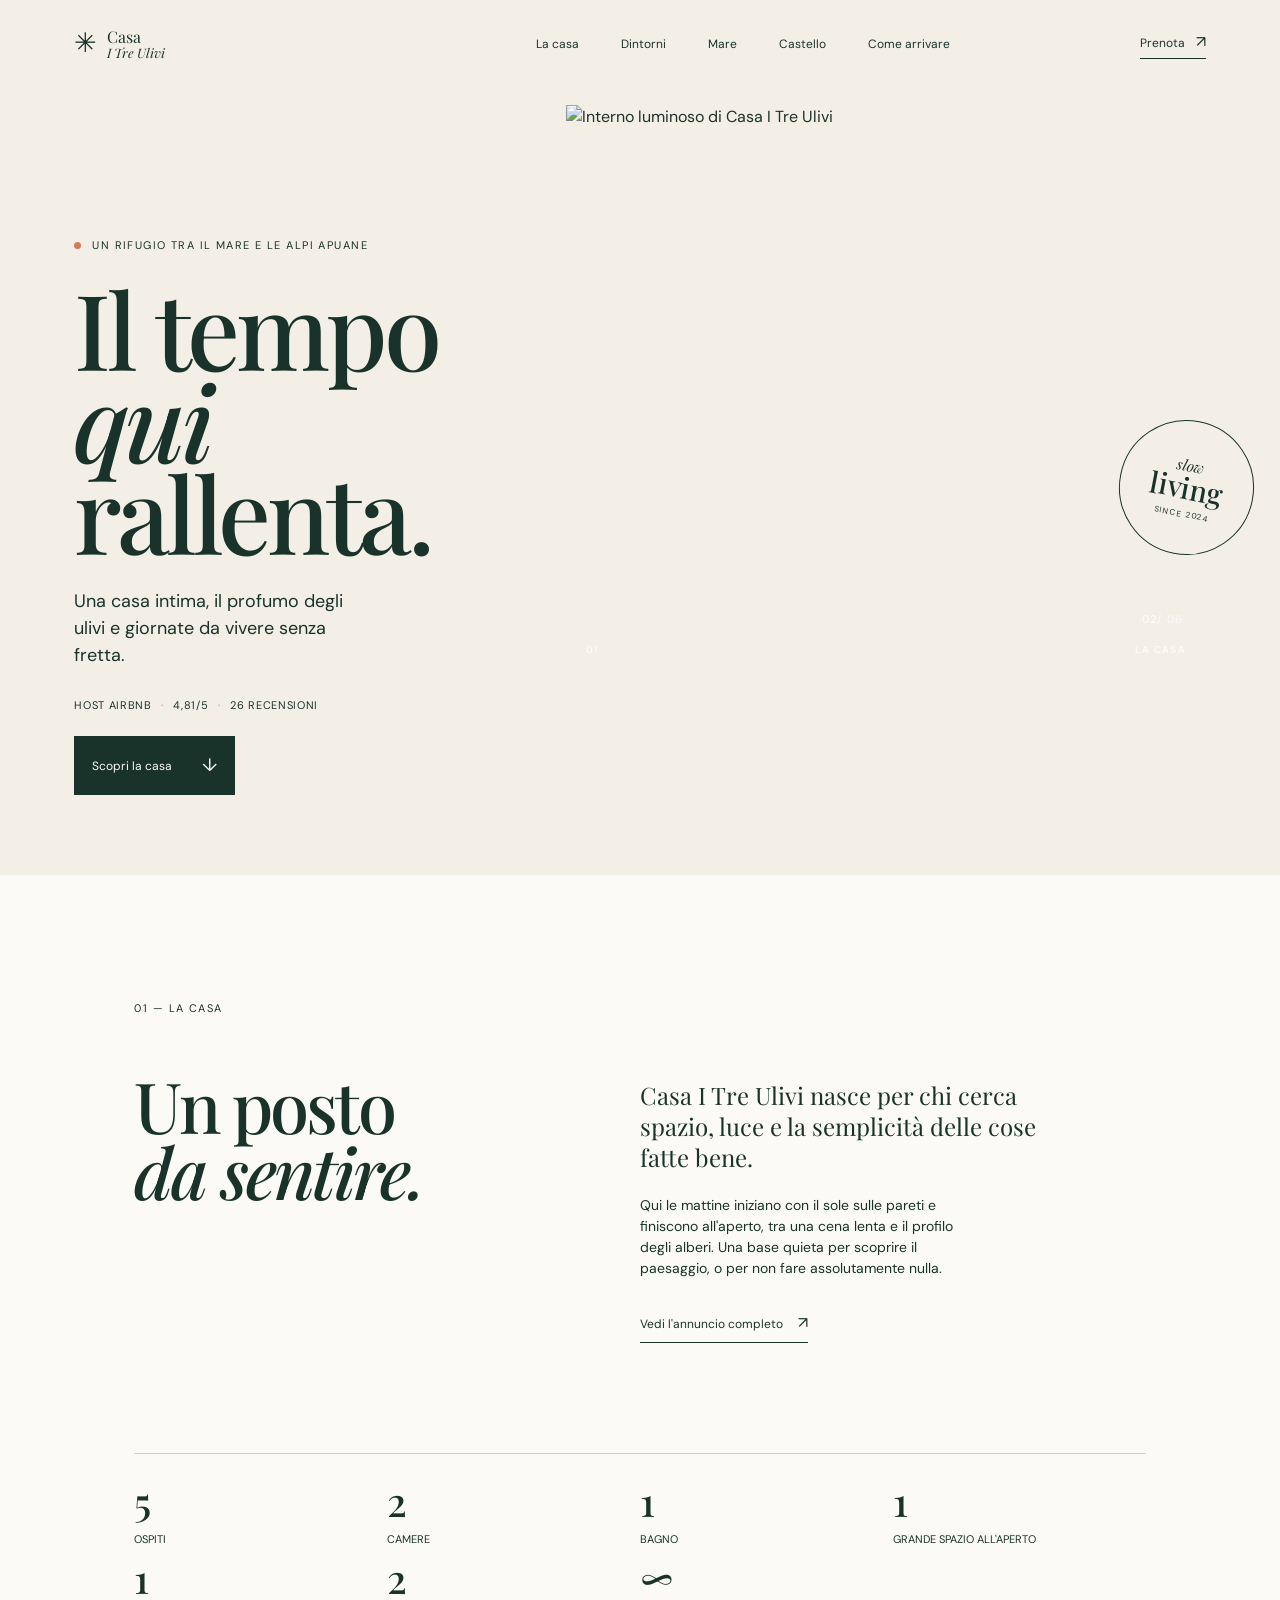
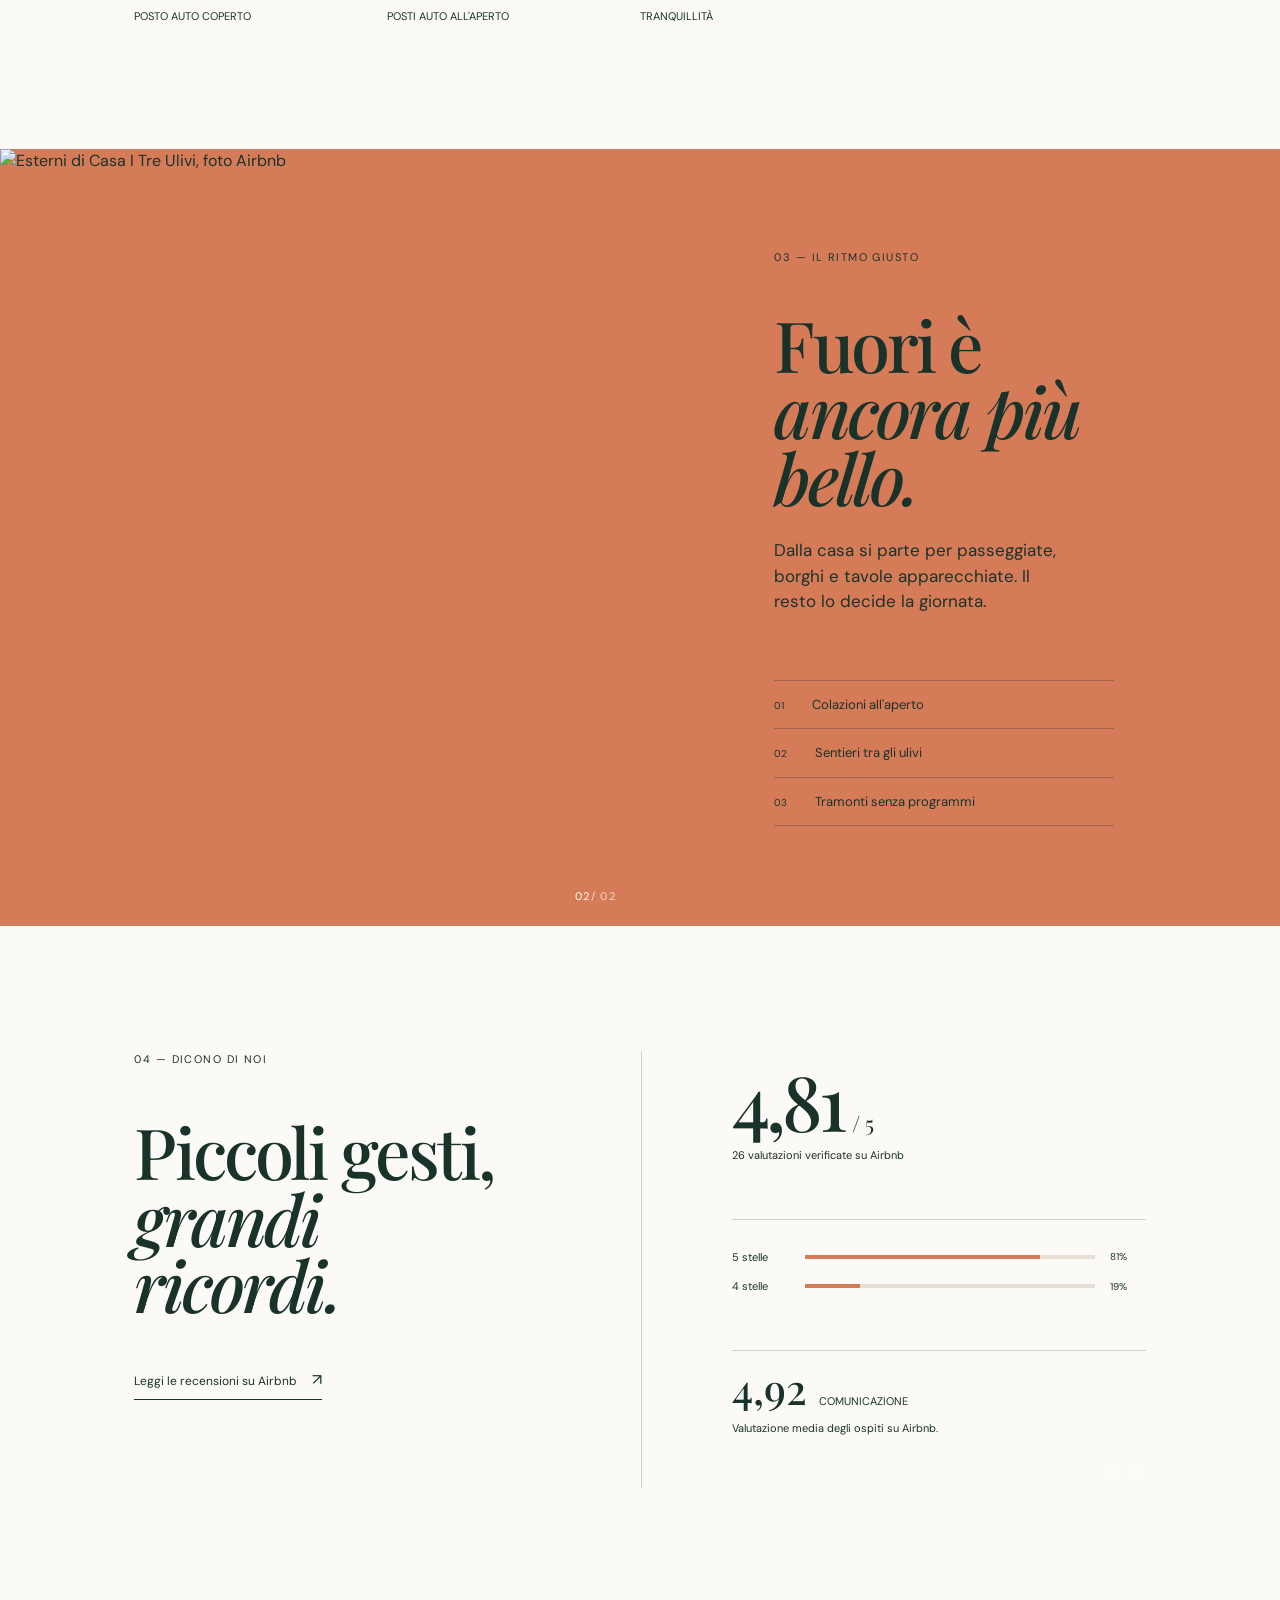
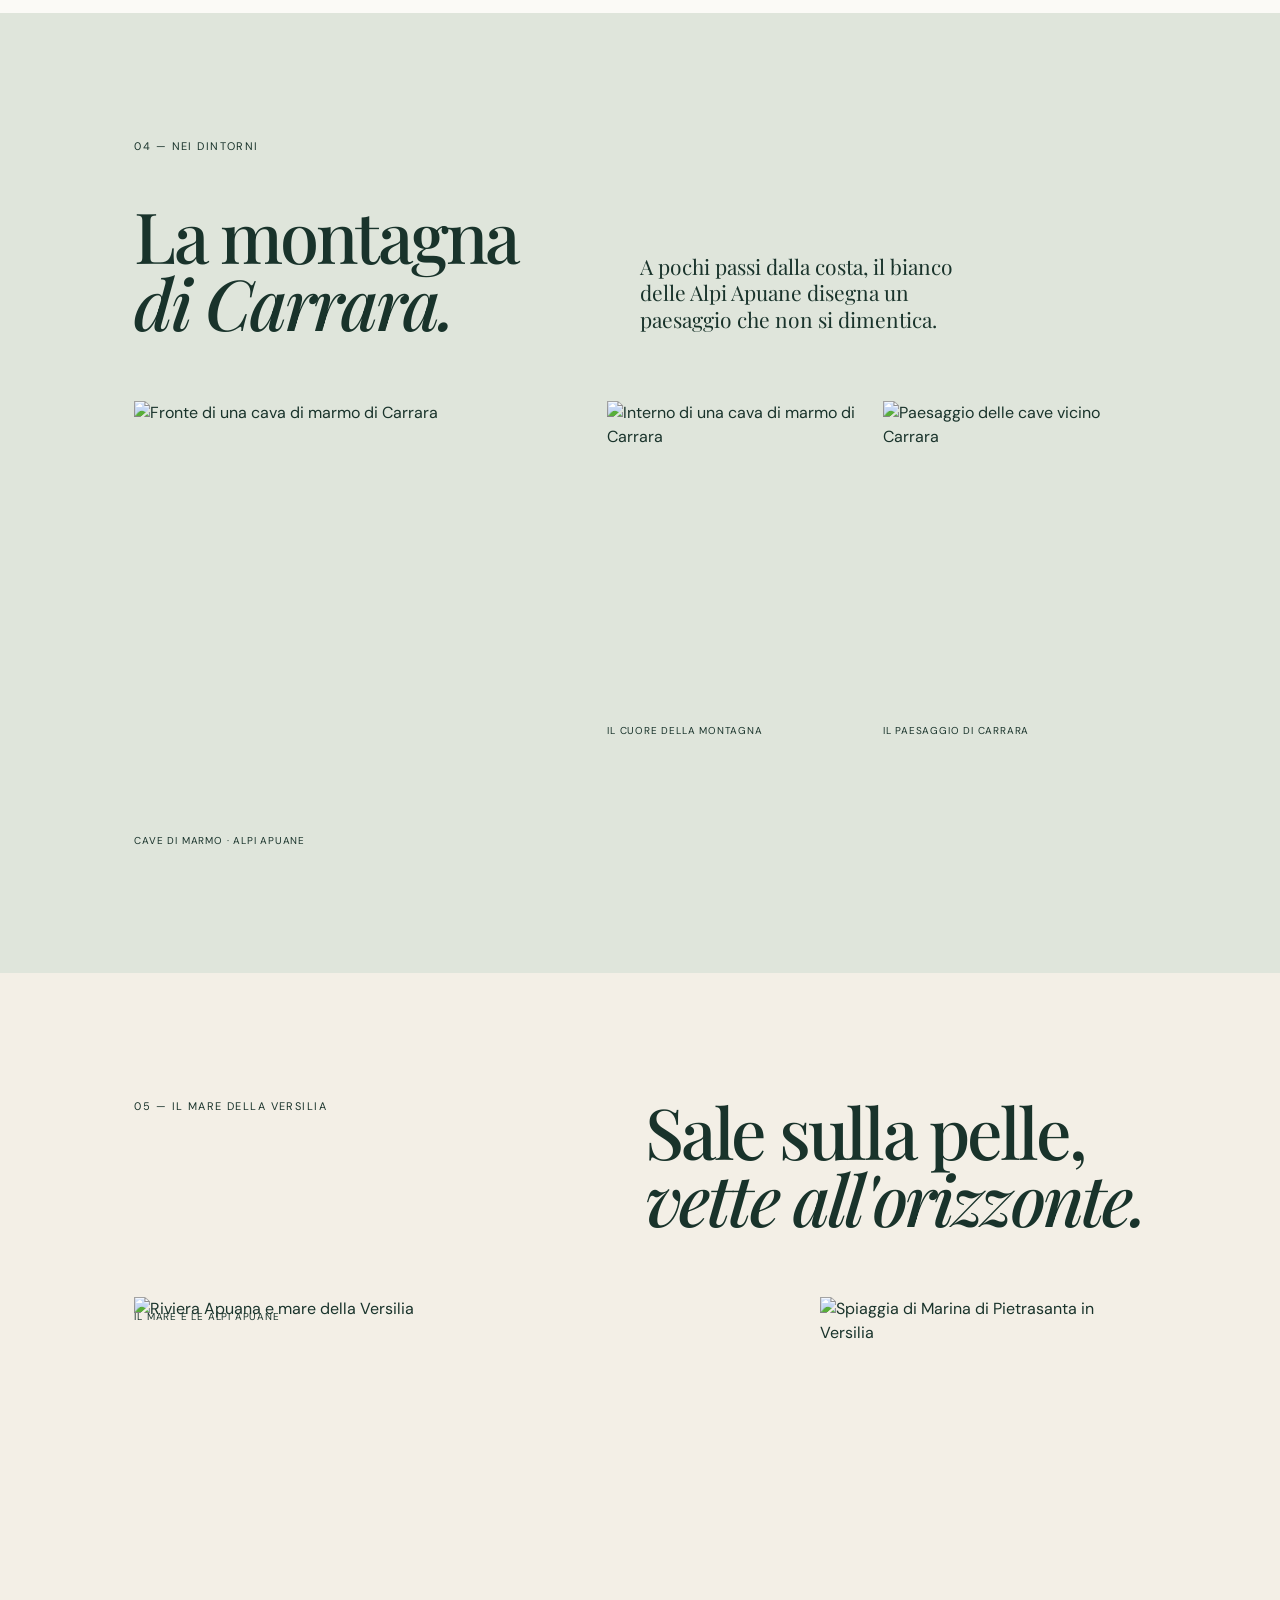
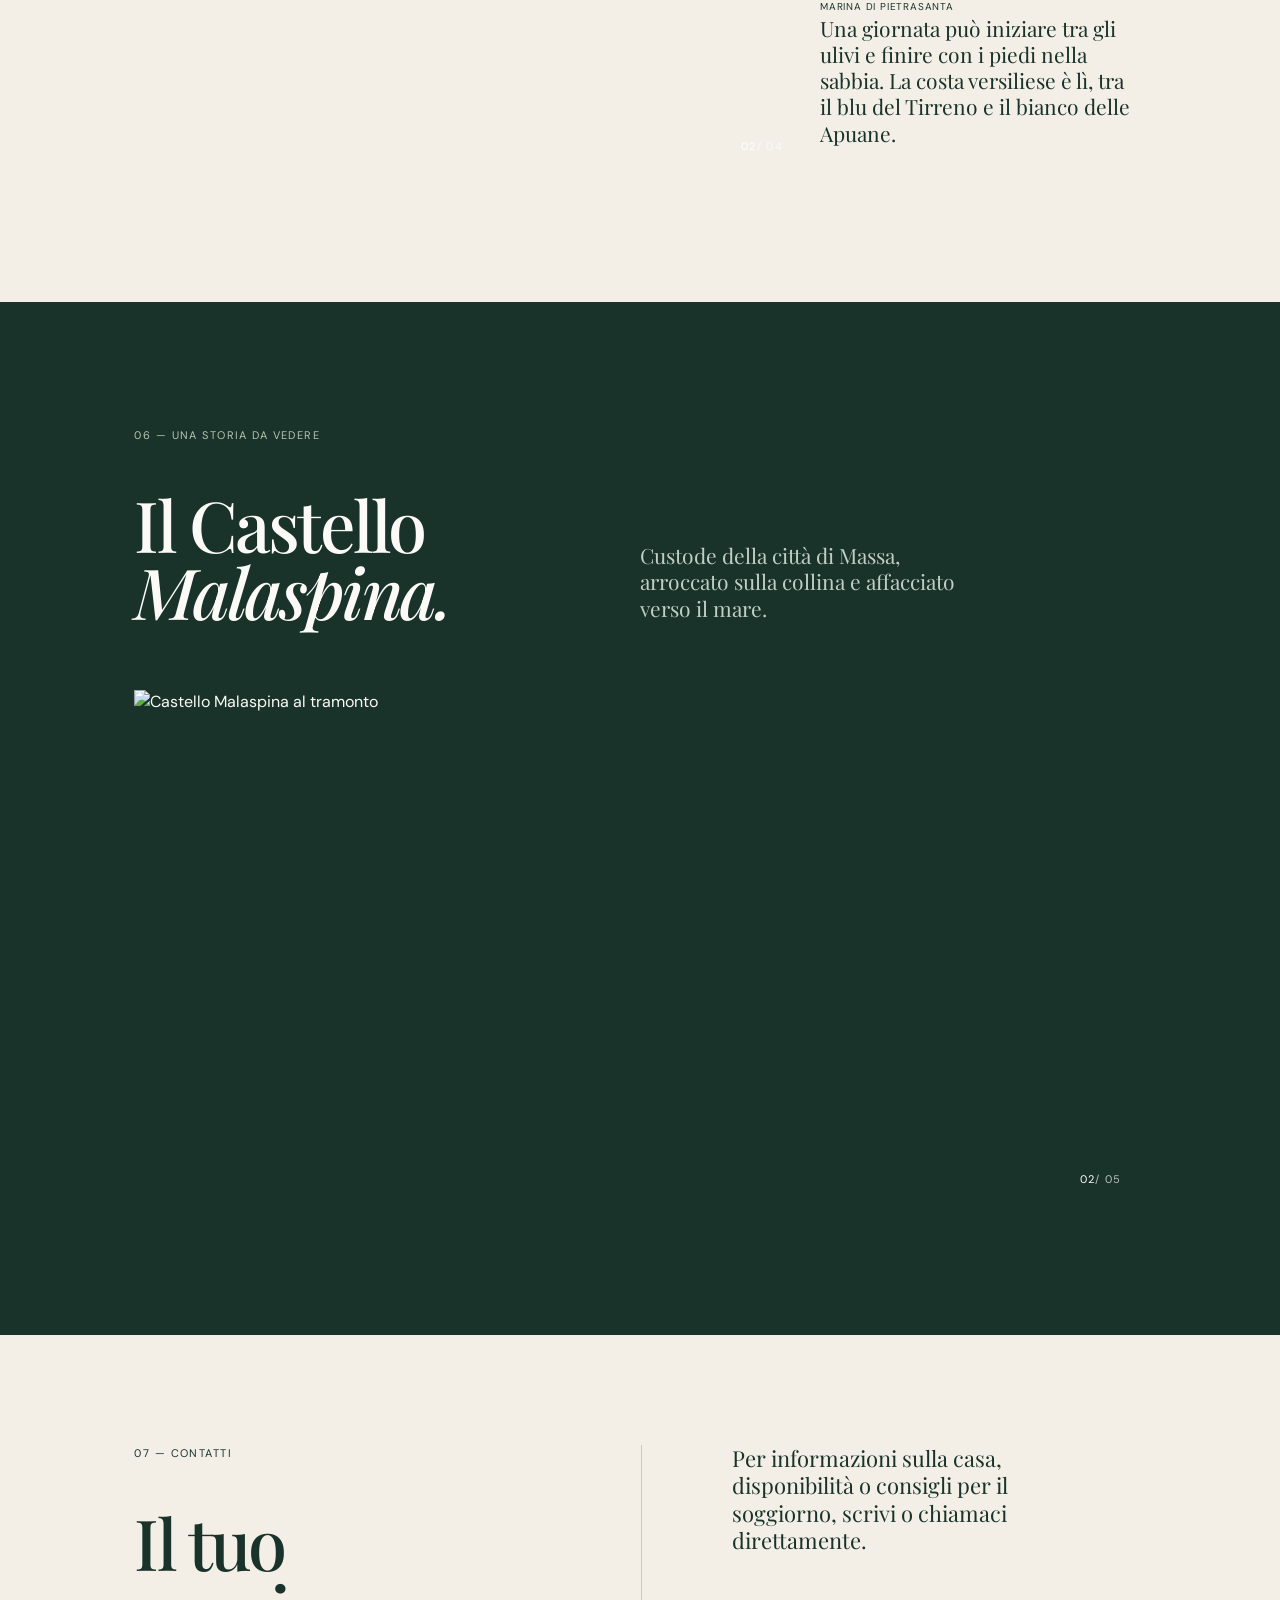
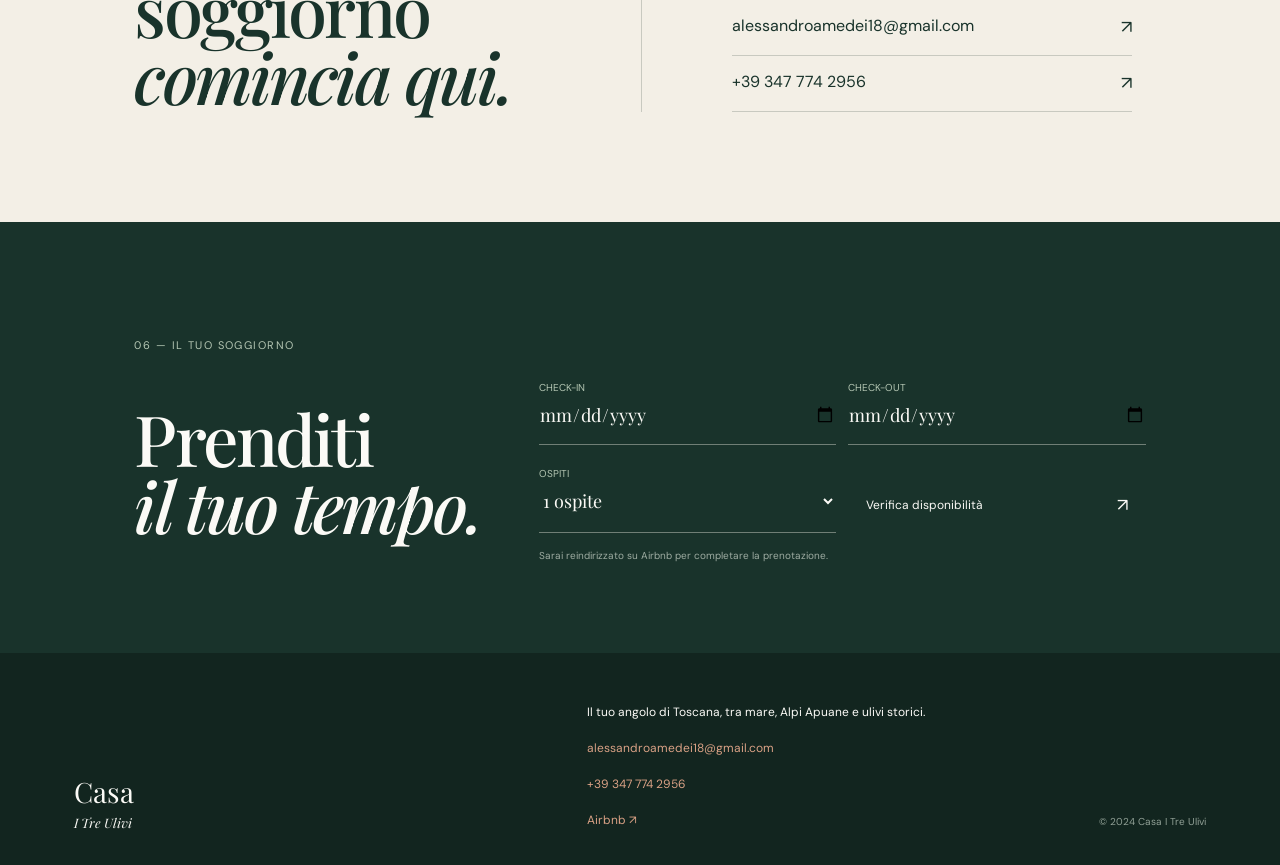
==== commit 74745863: "feat: varie" ====
--- a/index.html
+++ b/index.html
@@ -35,7 +35,7 @@
   <main id="top">
     <section class="hero">
       <div class="hero-copy reveal">
-        <p class="eyebrow"><span></span> Un rifugio nel verde d'Italia</p>
+        <p class="eyebrow"><span></span> Un rifugio tra il Mare e le Alpi Apuane</p>
         <h1>Il tempo<br><i>qui</i> rallenta.</h1>
         <p class="hero-text">Una casa intima, il profumo degli ulivi e giornate da vivere senza fretta.</p>
         <p class="host-badge">Host Airbnb <span>·</span> 4,81/5 <span>·</span> 26 recensioni</p>
@@ -44,7 +44,10 @@
       <div class="hero-image-wrap carousel reveal reveal-delay" aria-label="Immagini di Casa I Tre Ulivi">
         <img class="hero-image carousel-slide is-active" src="https://a0.muscache.com/im/pictures/hosting/Hosting-1229572590554872003/original/70da5a19-93bb-4ed9-8346-2e1bcd41e22f.jpeg?im_w=1200" alt="Esterno di Casa I Tre Ulivi immersa nel verde" loading="eager">
         <img class="hero-image carousel-slide" src="https://a0.muscache.com/im/pictures/hosting/Hosting-1229572590554872003/original/4720b6e3-402d-43a2-90c4-d7fac5609a09.jpeg" alt="Interno luminoso di Casa I Tre Ulivi" loading="lazy">
-        <div class="carousel-status"><span class="current-slide">01</span><span>/ 02</span></div>
+        <img class="hero-image carousel-slide" src="https://a0.muscache.com/im/pictures/hosting/Hosting-1229572590554872003/original/973c353e-a236-43e4-9750-23780009a471.jpeg" alt="Camera da letto di Casa I Tre Ulivi" loading="lazy">
+        <img class="hero-image carousel-slide" src="https://a0.muscache.com/im/pictures/hosting/Hosting-1229572590554872003/original/0a214c58-50b3-4ff6-93fc-9186e8af16f6.jpeg" alt="Dettaglio degli interni di Casa I Tre Ulivi" loading="lazy">
+        <img class="hero-image carousel-slide" src="https://a0.muscache.com/im/pictures/hosting/Hosting-1229572590554872003/original/8a18e4e5-5f2b-4b56-9aab-6a19429f4440.jpeg" alt="Spazio esterno di Casa I Tre Ulivi" loading="lazy">
+        <div class="carousel-status"><span class="current-slide">01</span><span>/ 06</span></div>
         <div class="image-note"><span>01</span><span>La casa</span></div>
       </div>
       <div class="hero-stamp" aria-hidden="true"><span>slow</span><strong>living</strong><small>since 2024</small></div>
@@ -61,20 +64,13 @@
         </div>
       </div>
       <div class="details-row reveal">
-        <div><strong>4</strong><span>Ospiti</span></div>
+        <div><strong>5</strong><span>Ospiti</span></div>
         <div><strong>2</strong><span>Camere</span></div>
         <div><strong>1</strong><span>Bagno</span></div>
+        <div><strong>1</strong><span>Grande spazio all'aperto</span></div>
+        <div><strong>1</strong><span>Posto auto coperto</span></div>
+        <div><strong>2</strong><span>Posti auto all'aperto</span></div>
         <div><strong>∞</strong><span>Tranquillità</span></div>
-      </div>
-    </section>
-
-    <section class="gallery section-pad">
-      <div class="gallery-heading"><div class="section-kicker">02 — Dentro casa</div><p>Ogni stanza lascia entrare un po' di paesaggio.</p></div>
-      <div class="gallery-grid reveal">
-        <img src="https://a0.muscache.com/im/pictures/hosting/Hosting-1229572590554872003/original/4720b6e3-402d-43a2-90c4-d7fac5609a09.jpeg" alt="Interno luminoso della casa" loading="lazy">
-        <img src="https://a0.muscache.com/im/pictures/hosting/Hosting-1229572590554872003/original/973c353e-a236-43e4-9750-23780009a471.jpeg" alt="Camera da letto di Casa I Tre Ulivi" loading="lazy">
-        <img src="https://a0.muscache.com/im/pictures/hosting/Hosting-1229572590554872003/original/0a214c58-50b3-4ff6-93fc-9186e8af16f6.jpeg" alt="Dettaglio degli interni" loading="lazy">
-        <img src="https://a0.muscache.com/im/pictures/hosting/Hosting-1229572590554872003/original/8a18e4e5-5f2b-4b56-9aab-6a19429f4440.jpeg" alt="Spazio esterno con vista sul verde" loading="lazy">
       </div>
     </section>
 
--- a/enhancements.css
+++ b/enhancements.css
@@ -1 +1 @@
-.hero-image-wrap .carousel-status{bottom:48px;right:22px;z-index:3}.hero-image-wrap .image-note{z-index:3}.host-badge{font-size:11px;letter-spacing:.06em;margin:28px 0 0;text-transform:uppercase}.host-badge span{color:var(--clay);padding:0 6px}.review-carousel{border-top:1px solid var(--line);height:138px;margin-top:55px;max-width:420px;overflow:hidden;padding-top:16px;position:relative}.review-slide{height:105px;left:0;opacity:0;padding-right:55px;position:absolute;top:16px;transition:opacity .65s ease;width:100%}.review-slide.is-active{opacity:1}.review-slide strong{font-family:var(--serif);font-size:42px;font-weight:500;line-height:1}.review-slide span{font-size:11px;margin-left:12px;text-transform:uppercase}.review-slide p{font-size:11px;margin:8px 0}.review-carousel .carousel-status{bottom:8px;font-size:10px;letter-spacing:.12em;position:absolute;right:2px}.review-carousel .carousel-status span:last-child{opacity:.6}@media(max-width:700px){.host-badge{margin-top:24px}.hero-image-wrap .carousel-status{bottom:47px}.review-carousel{margin-top:42px}}
+.hero-image-wrap.carousel{position:absolute}.hero-image-wrap .carousel-status{bottom:48px;right:22px;z-index:3}.hero-image-wrap .image-note{z-index:3}.host-badge{font-size:11px;letter-spacing:.06em;margin:28px 0 0;text-transform:uppercase}.host-badge span{color:var(--clay);padding:0 6px}.review-carousel{border-top:1px solid var(--line);height:138px;margin-top:55px;max-width:420px;overflow:hidden;padding-top:16px;position:relative}.review-slide{height:105px;left:0;opacity:0;padding-right:55px;position:absolute;top:16px;transition:opacity .65s ease;width:100%}.review-slide.is-active{opacity:1}.review-slide strong{font-family:var(--serif);font-size:42px;font-weight:500;line-height:1}.review-slide span{font-size:11px;margin-left:12px;text-transform:uppercase}.review-slide p{font-size:11px;margin:8px 0}.review-carousel .carousel-status{bottom:8px;font-size:10px;letter-spacing:.12em;position:absolute;right:2px}.review-carousel .carousel-status span:last-child{opacity:.6}@media(max-width:700px){.host-badge{margin-top:24px}.hero-image-wrap .carousel-status{bottom:47px}.review-carousel{margin-top:42px}}
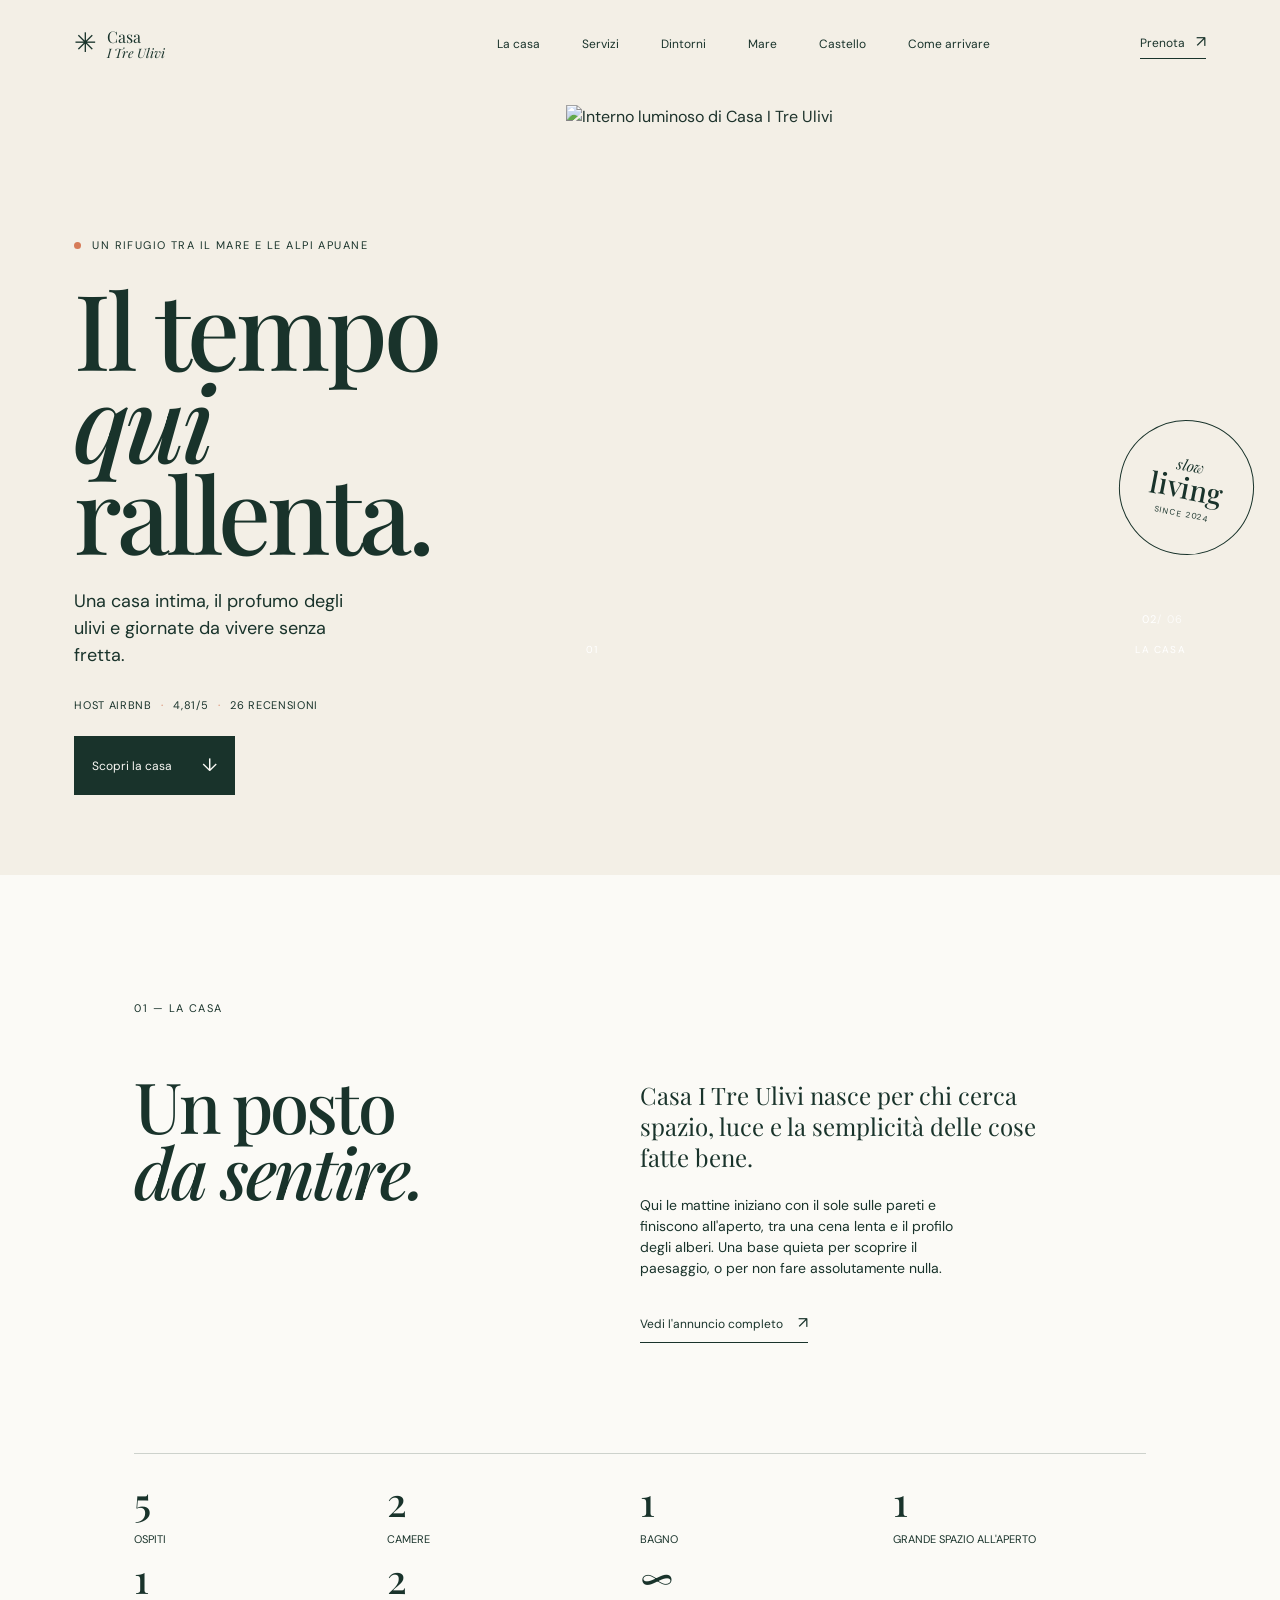
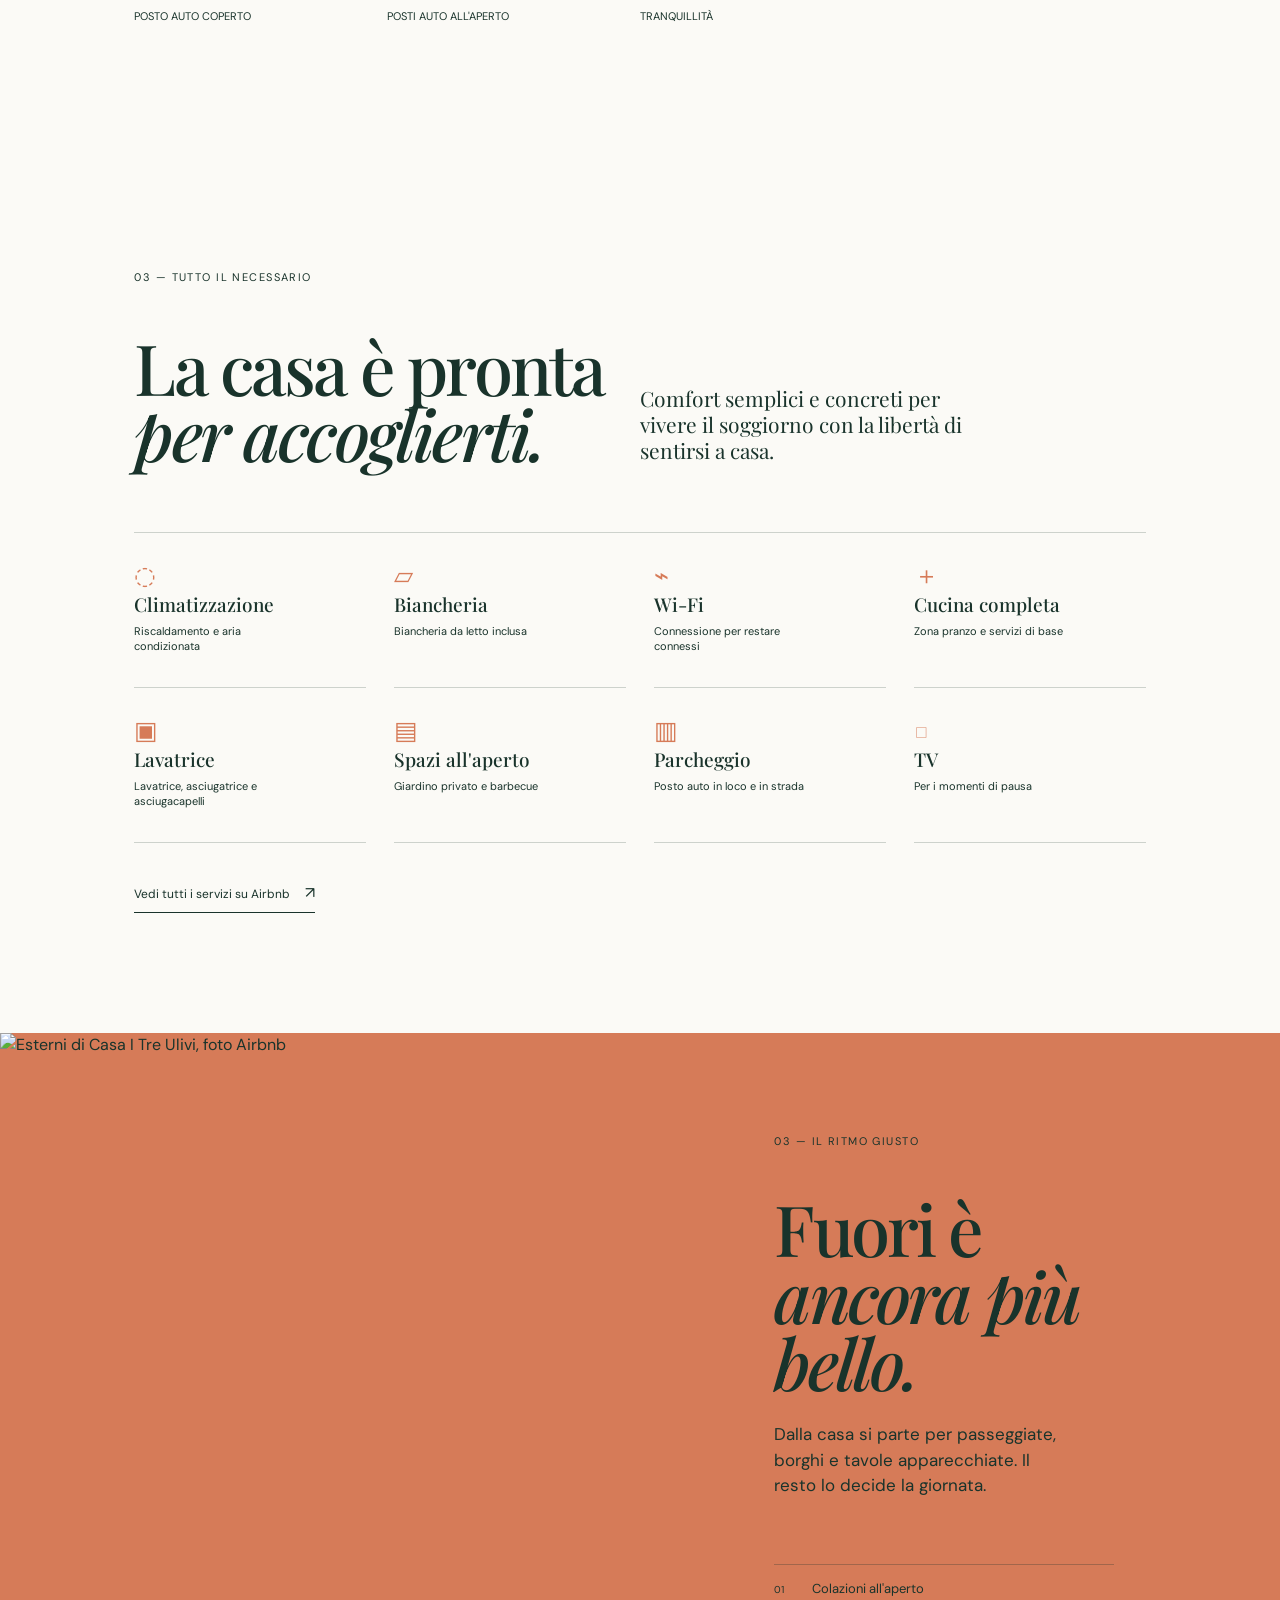
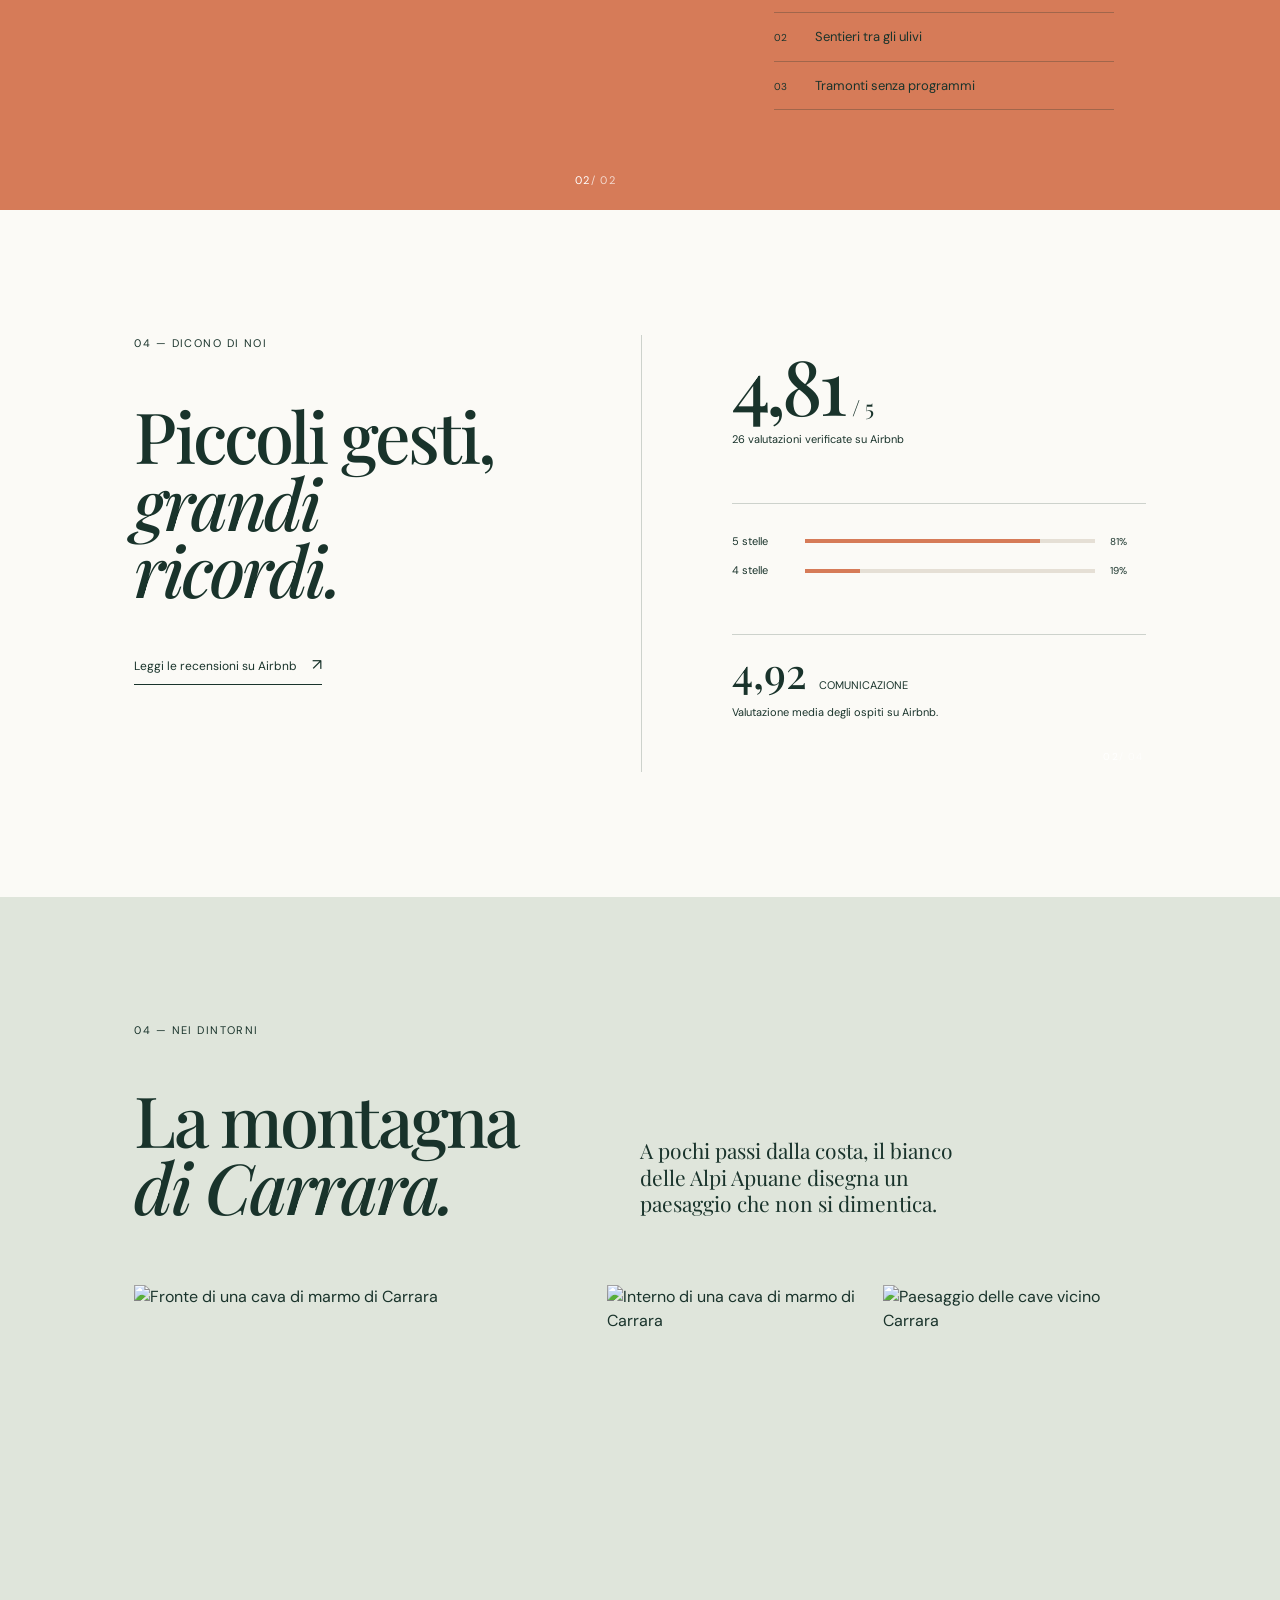
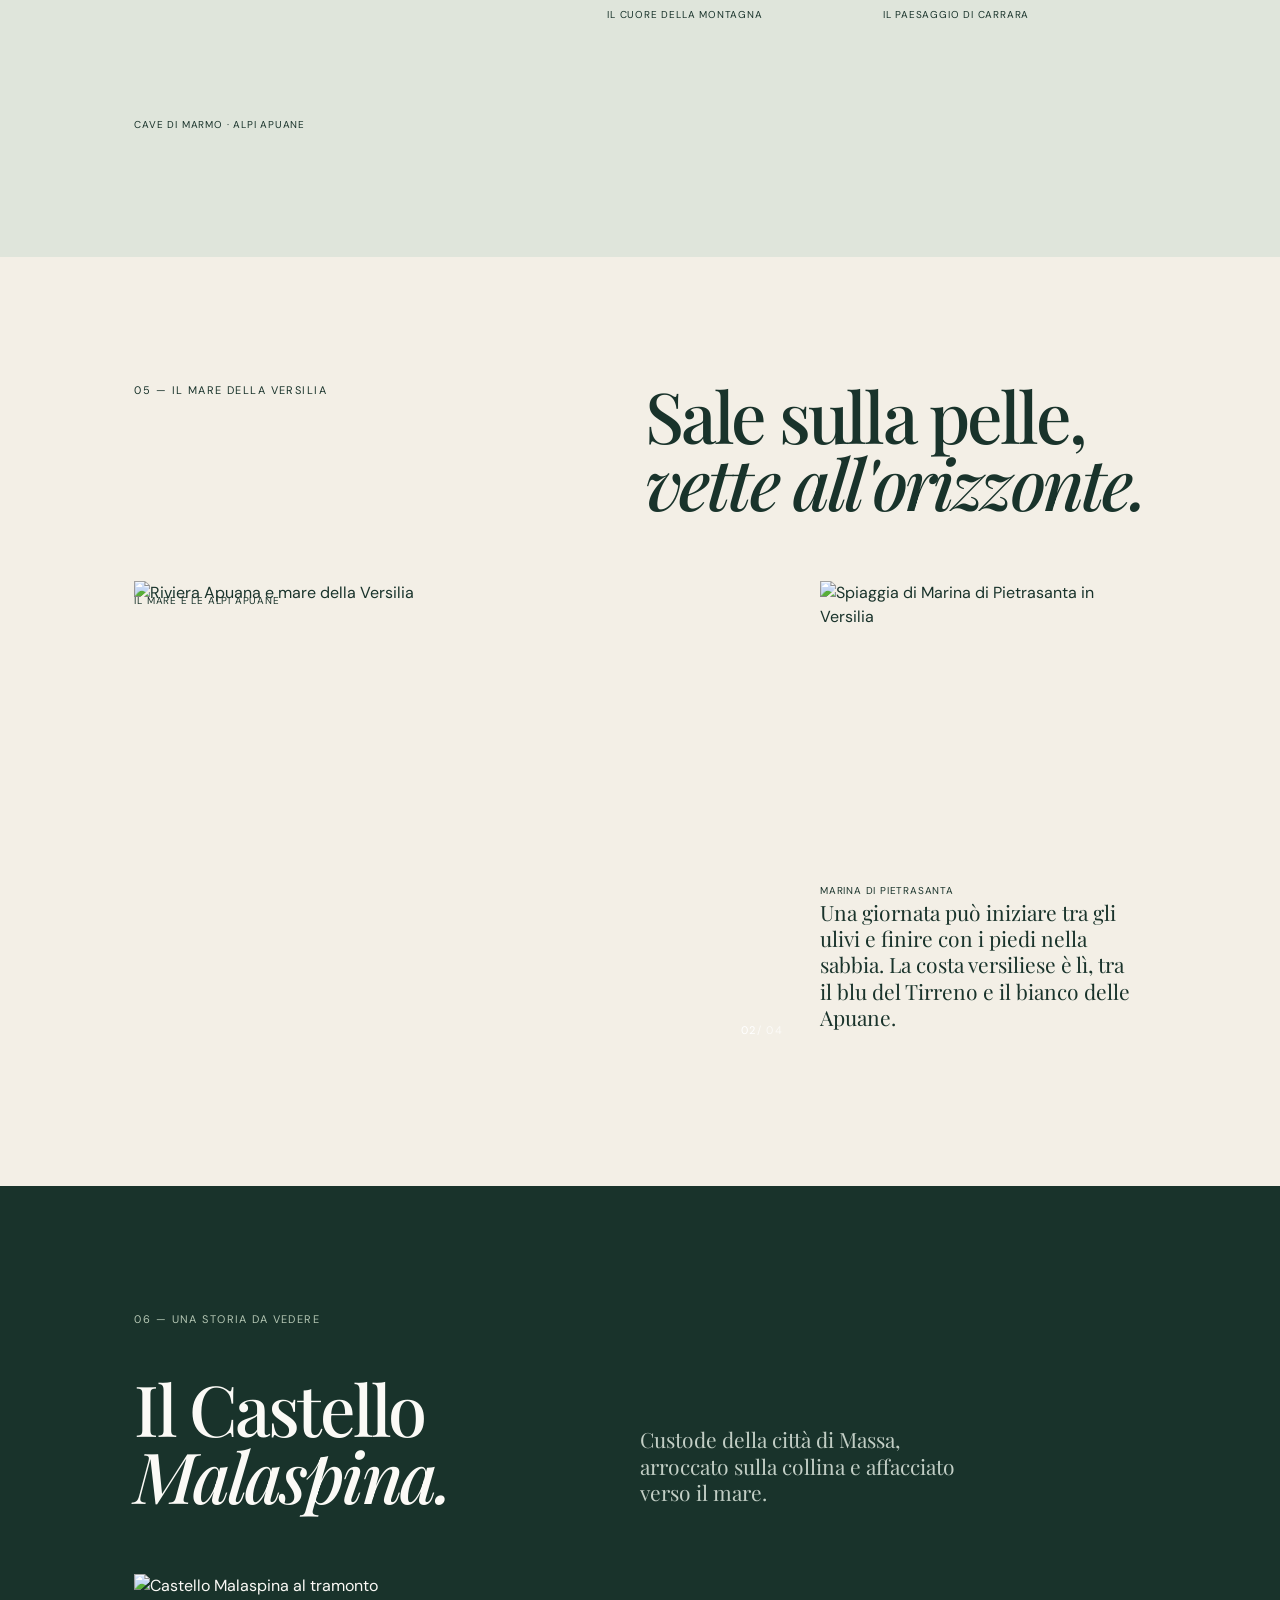
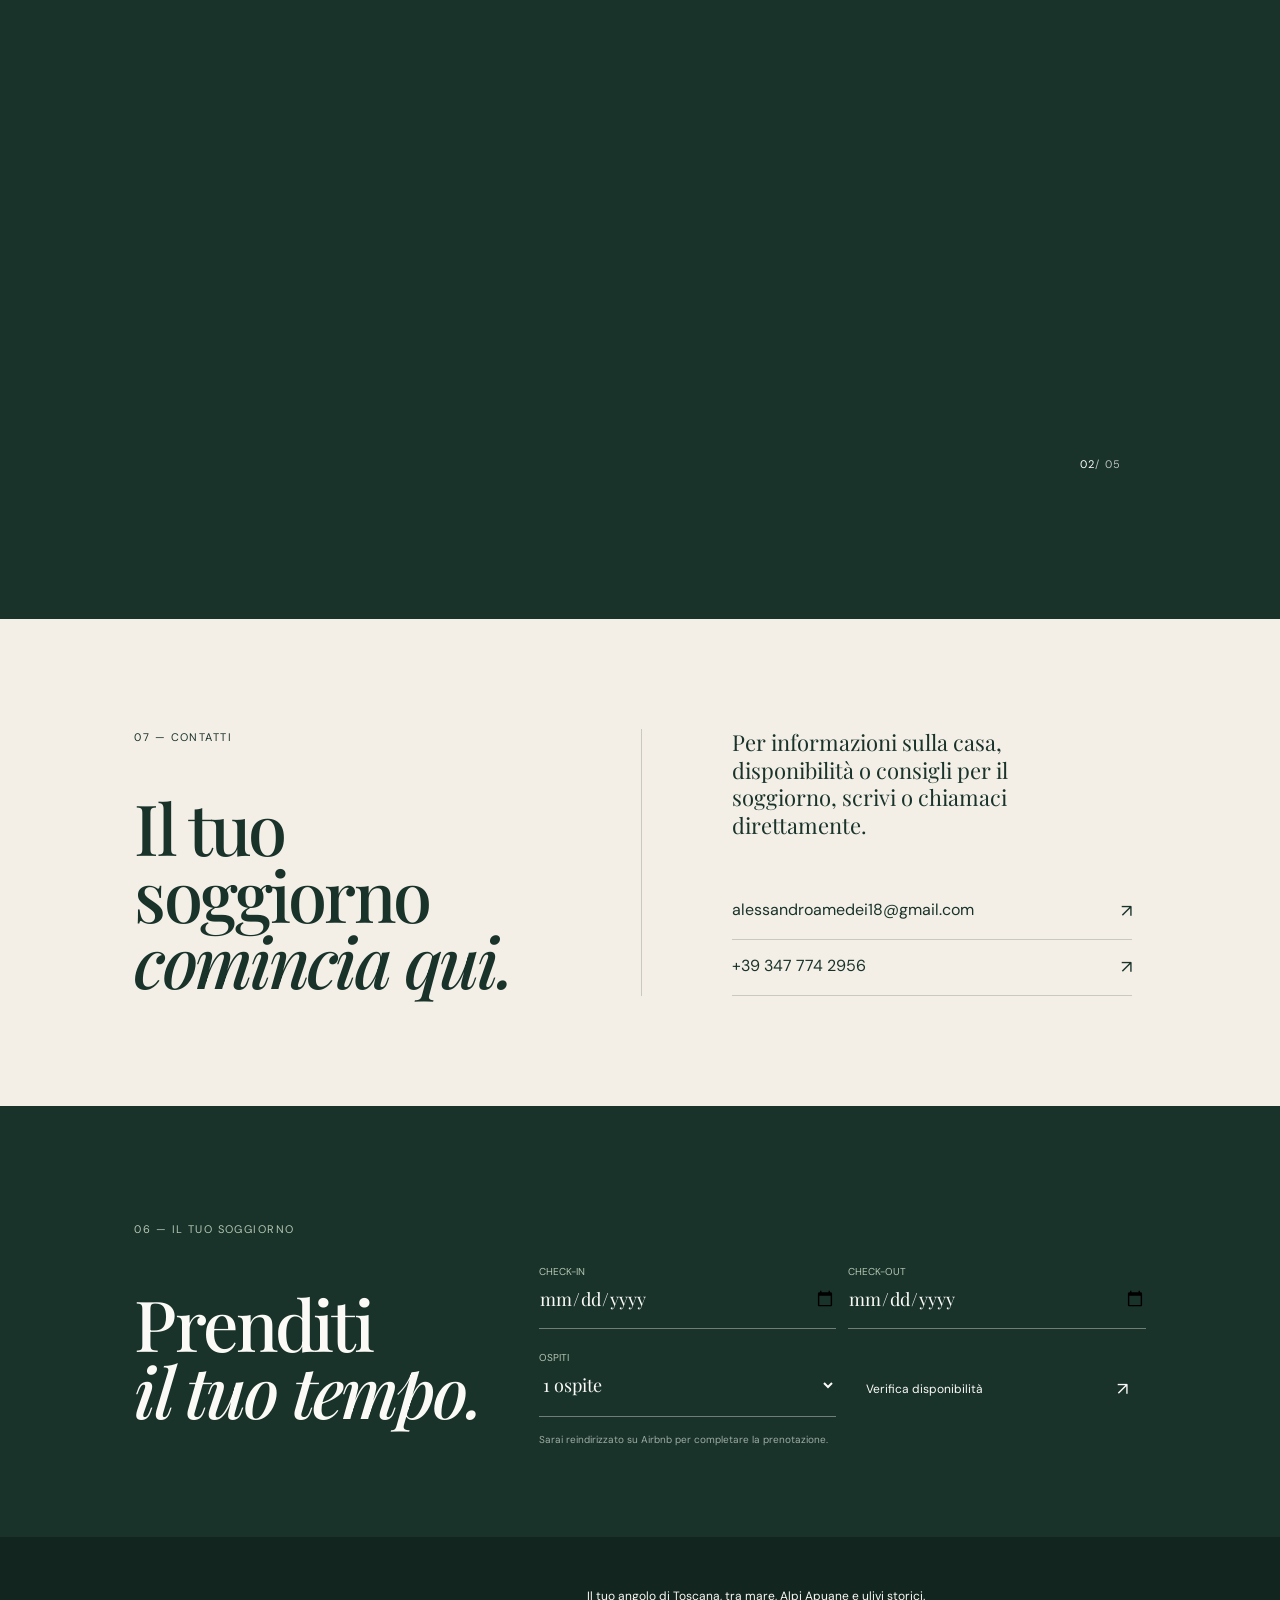
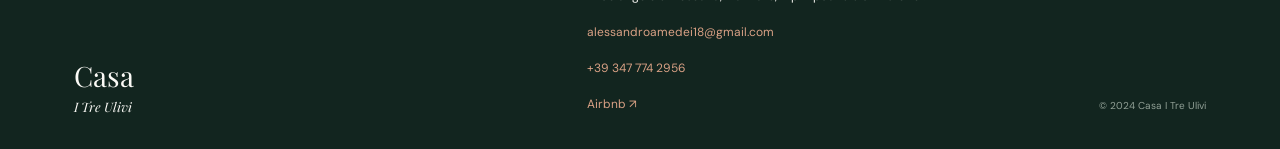
==== commit 426c6c7b: "feat" ====
--- a/index.html
+++ b/index.html
@@ -14,6 +14,7 @@
   <link rel="stylesheet" href="sea.css">
   <link rel="stylesheet" href="castle.css">
   <link rel="stylesheet" href="enhancements.css">
+  <link rel="stylesheet" href="services.css">
 </head>
 <body>
   <header class="site-header">
@@ -23,6 +24,7 @@
     </a>
     <nav class="main-nav" aria-label="Navigazione principale">
       <a href="#la-casa">La casa</a>
+      <a href="#servizi">Servizi</a>
       <a href="#dintorni">Dintorni</a>
       <a href="#mare">Mare</a>
       <a href="#castello">Castello</a>
@@ -72,6 +74,21 @@
         <div><strong>2</strong><span>Posti auto all'aperto</span></div>
         <div><strong>∞</strong><span>Tranquillità</span></div>
       </div>
+    </section>
+
+    <section class="services section-pad" id="servizi">
+      <div class="services-heading"><div class="section-kicker">03 — Tutto il necessario</div><h2>La casa è pronta<br><em>per accoglierti.</em></h2><p>Comfort semplici e concreti per vivere il soggiorno con la libertà di sentirsi a casa.</p></div>
+      <div class="services-grid reveal">
+        <div class="service-item"><span class="service-icon">◌</span><strong>Climatizzazione</strong><span>Riscaldamento e aria condizionata</span></div>
+        <div class="service-item"><span class="service-icon">▱</span><strong>Biancheria</strong><span>Biancheria da letto inclusa</span></div>
+        <div class="service-item"><span class="service-icon">⌁</span><strong>Wi-Fi</strong><span>Connessione per restare connessi</span></div>
+        <div class="service-item"><span class="service-icon">＋</span><strong>Cucina completa</strong><span>Zona pranzo e servizi di base</span></div>
+        <div class="service-item"><span class="service-icon">▣</span><strong>Lavatrice</strong><span>Lavatrice, asciugatrice e asciugacapelli</span></div>
+        <div class="service-item"><span class="service-icon">▤</span><strong>Spazi all'aperto</strong><span>Giardino privato e barbecue</span></div>
+        <div class="service-item"><span class="service-icon">▥</span><strong>Parcheggio</strong><span>Posto auto in loco e in strada</span></div>
+        <div class="service-item"><span class="service-icon">□</span><strong>TV</strong><span>Per i momenti di pausa</span></div>
+      </div>
+      <a class="text-link" href="https://www.airbnb.it/rooms/1229572590554872003" target="_blank" rel="noreferrer">Vedi tutti i servizi su Airbnb <span>↗</span></a>
     </section>
 
     <section class="experience" id="esperienze">
--- a/services.css
+++ b/services.css
@@ -0,0 +1 @@
+.services{background:var(--paper);padding-bottom:120px;padding-top:120px}.services-heading{display:grid;grid-template-columns:1fr 1fr}.services-heading .section-kicker{grid-column:1 / -1}.services-heading h2{font-family:var(--serif);font-size:clamp(45px,5.5vw,78px);font-weight:500;letter-spacing:-.04em;line-height:.95;margin:48px 0 0}.services-heading h2 em{font-weight:500}.services-heading p{align-self:end;font-family:var(--serif);font-size:21px;line-height:1.25;margin:0 0 4px;max-width:330px}.services-grid{border-top:1px solid var(--line);display:grid;gap:0 28px;grid-template-columns:repeat(4,1fr);margin-top:65px}.service-item{border-bottom:1px solid var(--line);display:flex;flex-direction:column;min-height:155px;padding:22px 0 18px}.service-icon{color:var(--clay);font-family:var(--serif);font-size:25px;height:35px}.service-item strong{font-family:var(--serif);font-size:19px;font-weight:500}.service-item>span:last-child{font-size:11px;line-height:1.35;margin-top:5px;max-width:150px}.services>.text-link{margin-top:38px}@media(max-width:700px){.services{padding-bottom:80px;padding-top:80px}.services-heading{display:block}.services-heading h2{font-size:52px;margin-top:35px}.services-heading p{font-size:19px;margin-top:28px}.services-grid{grid-template-columns:1fr 1fr;margin-top:45px}.service-item{min-height:145px;padding:18px 0 14px}.service-item strong{font-size:17px}.service-item>span:last-child{font-size:10px}.service-icon{font-size:23px;height:32px}}
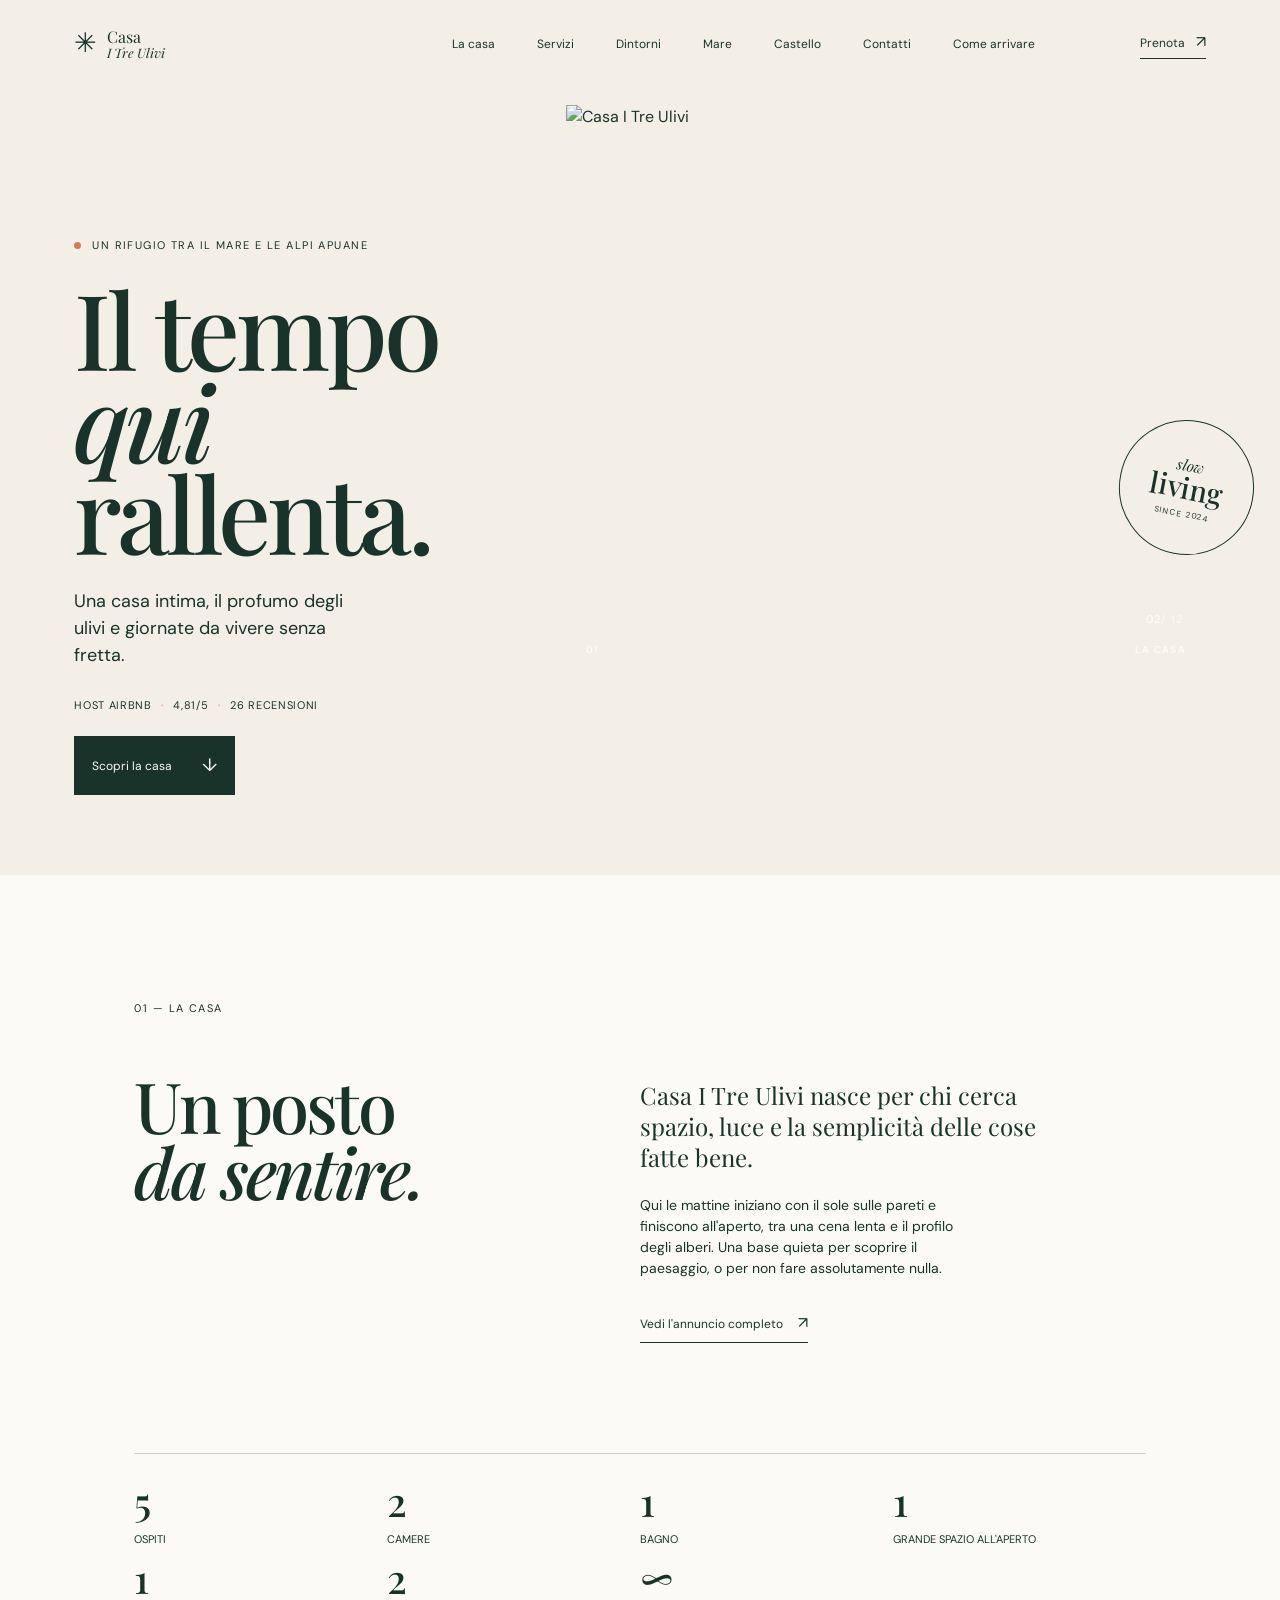
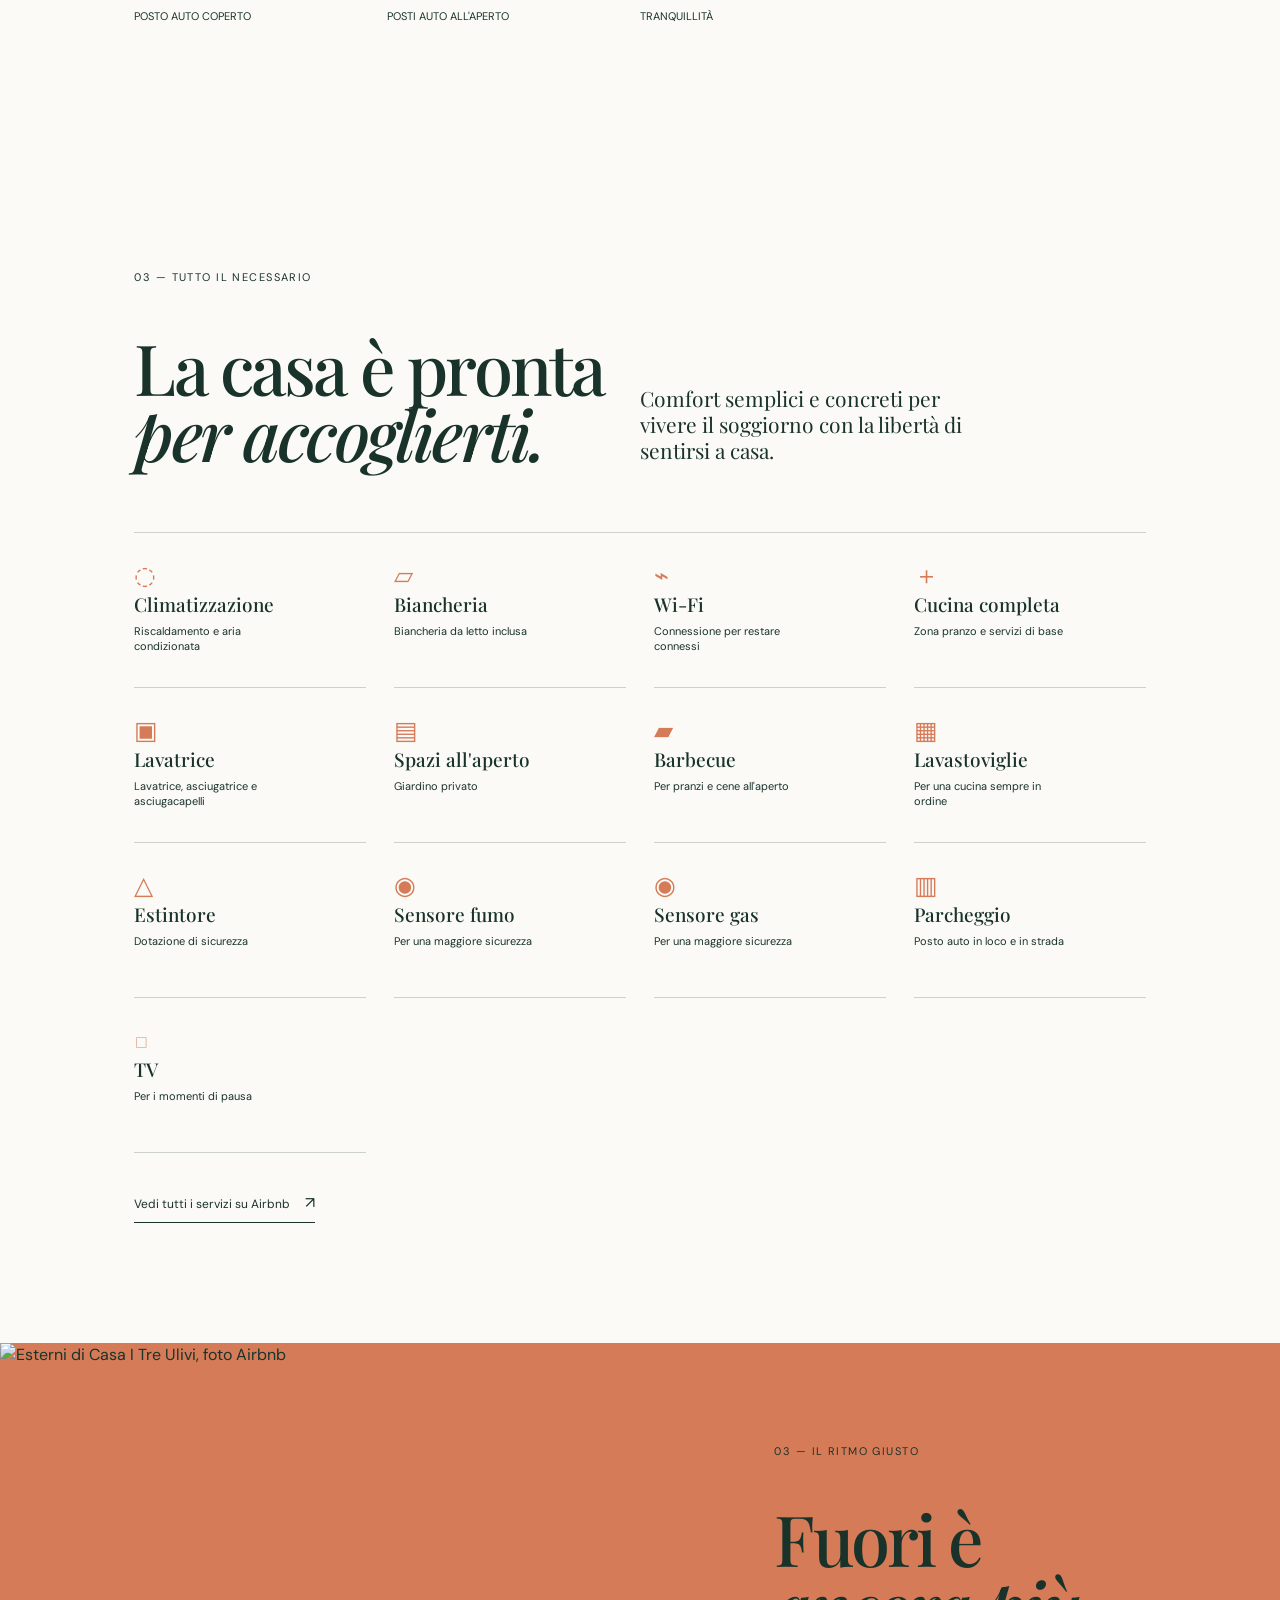
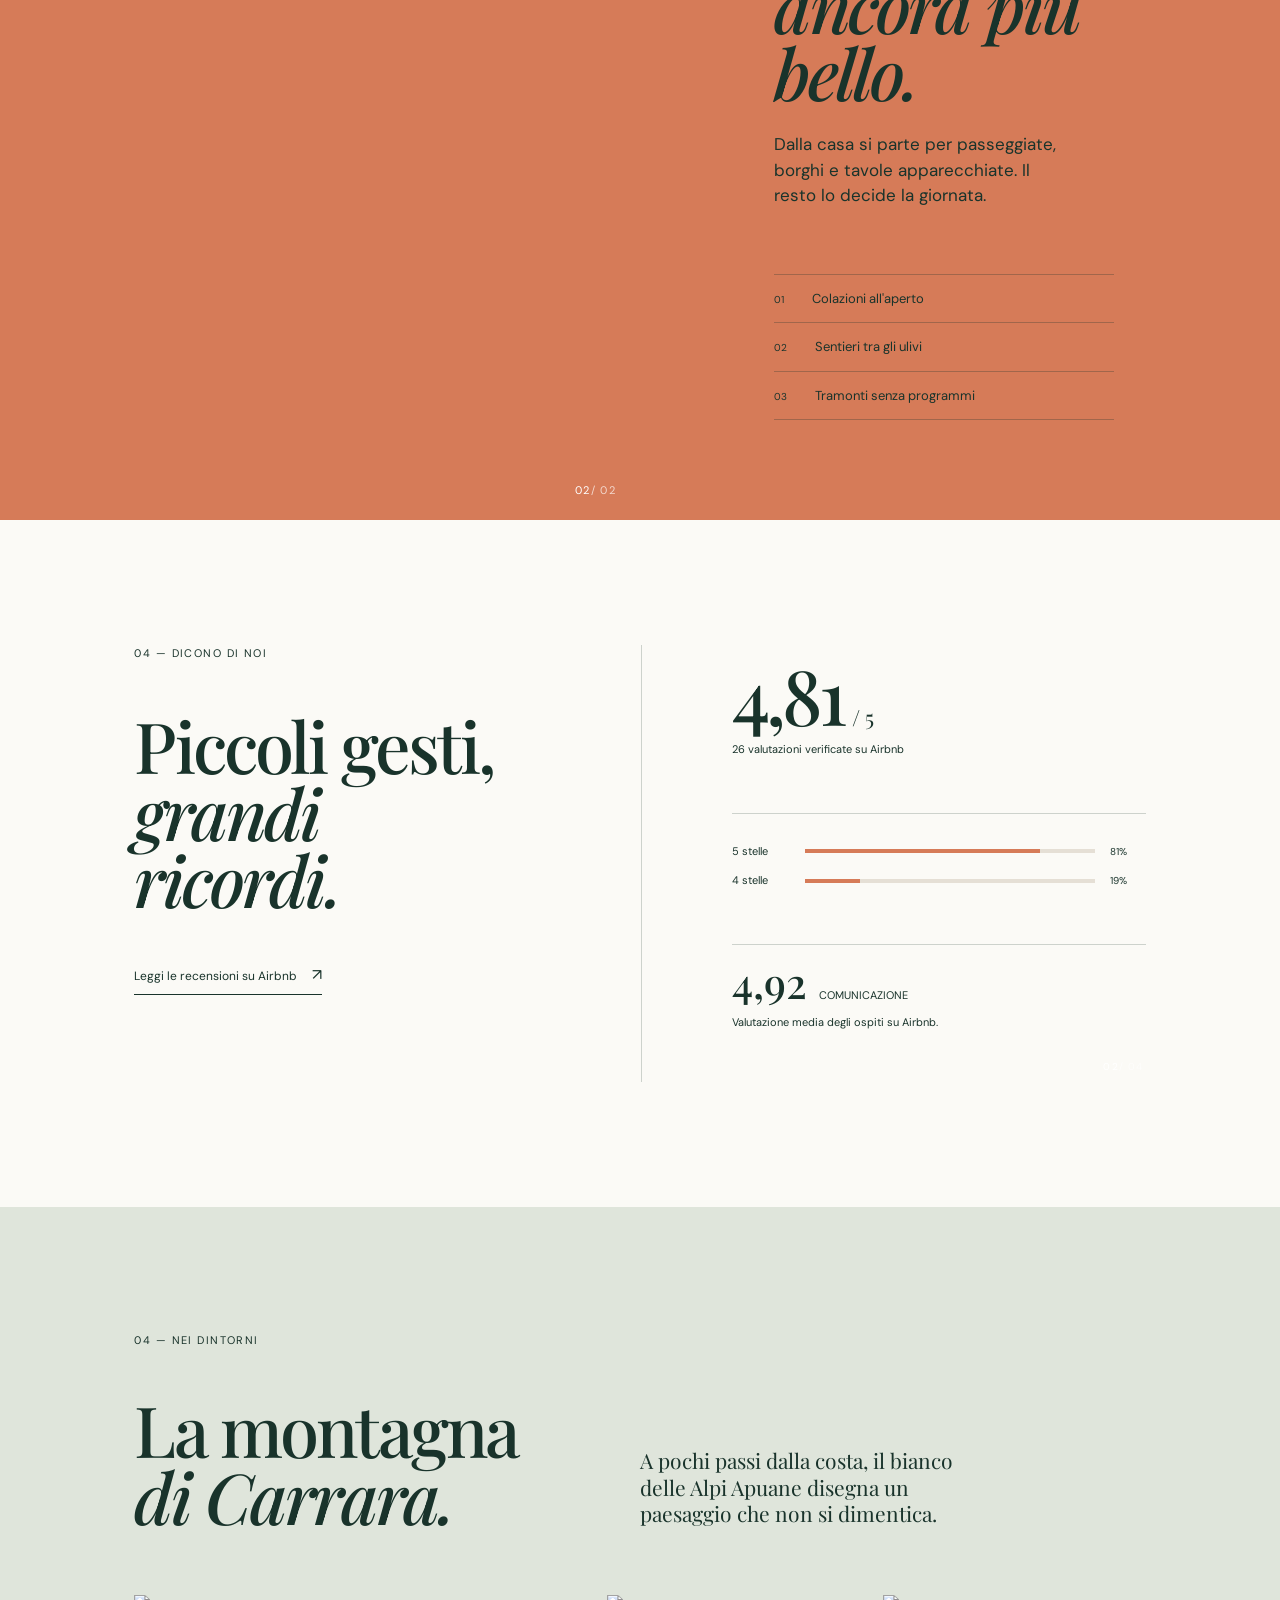
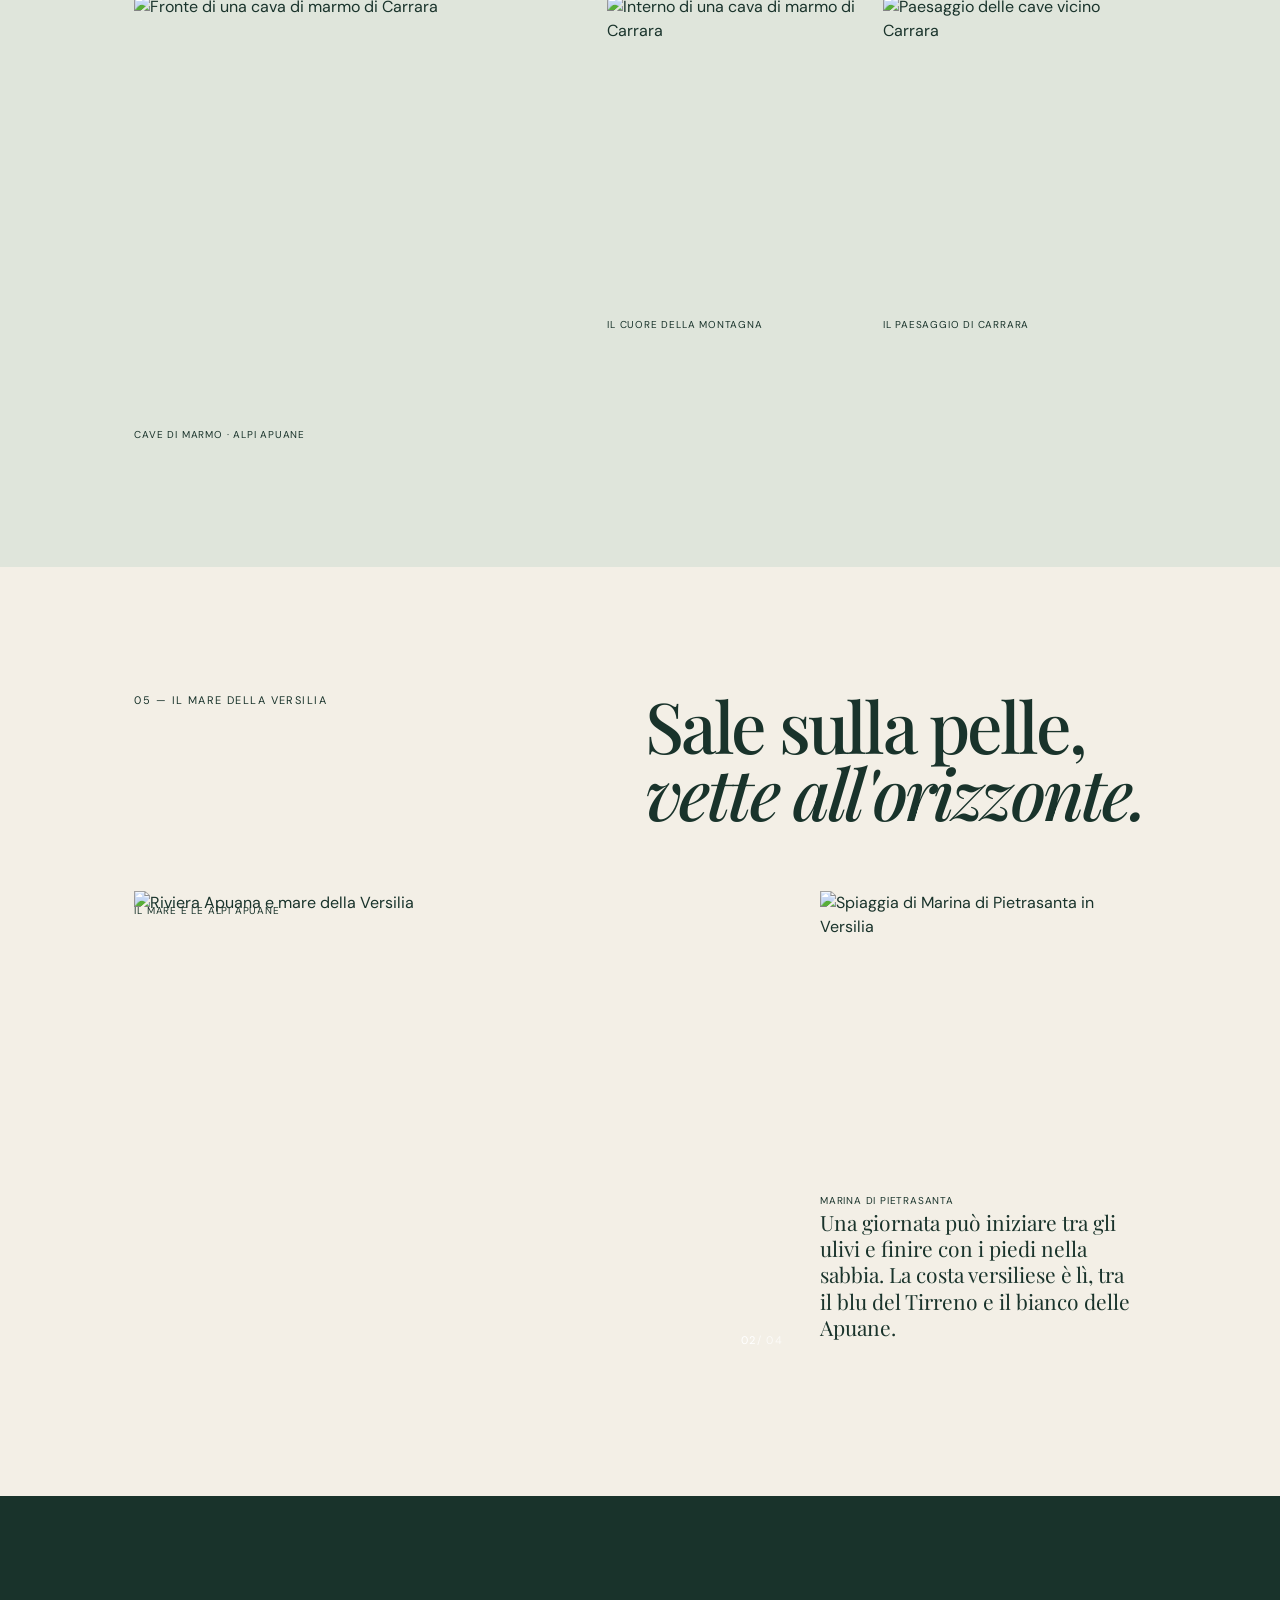
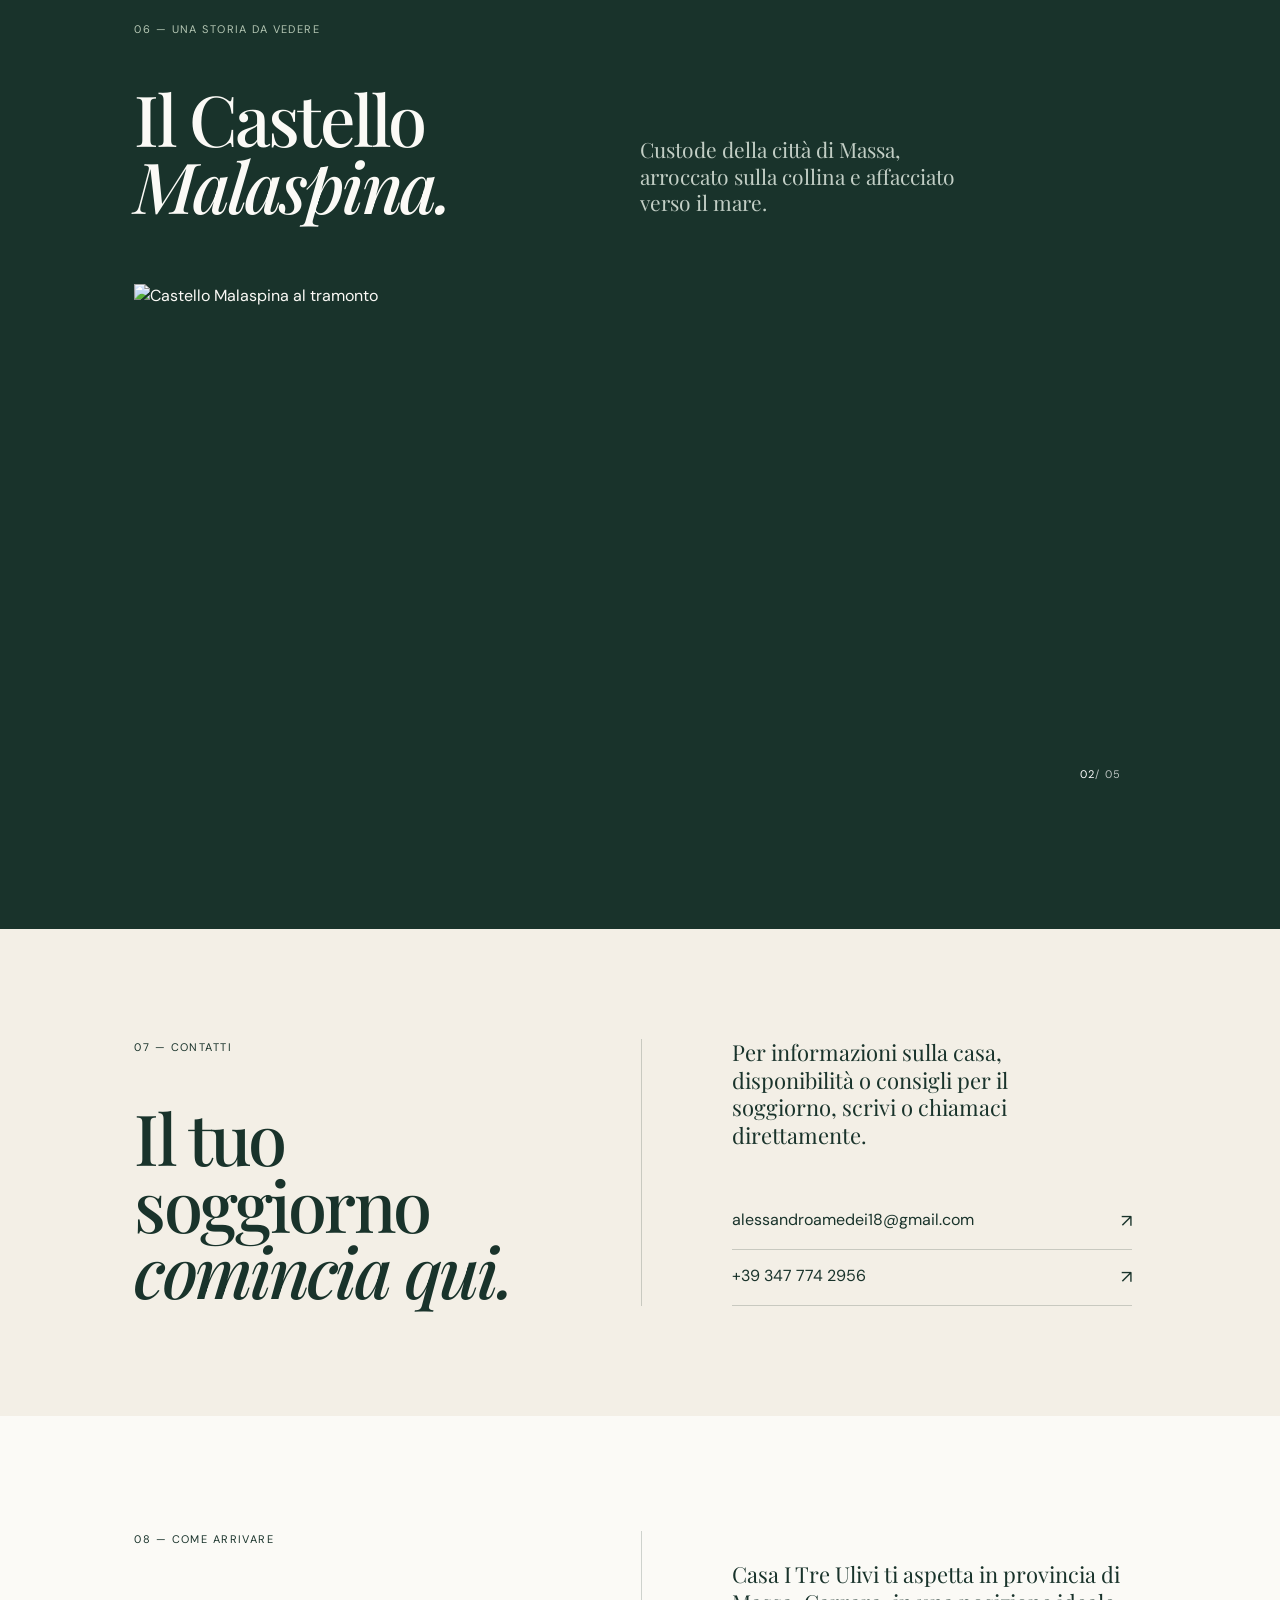
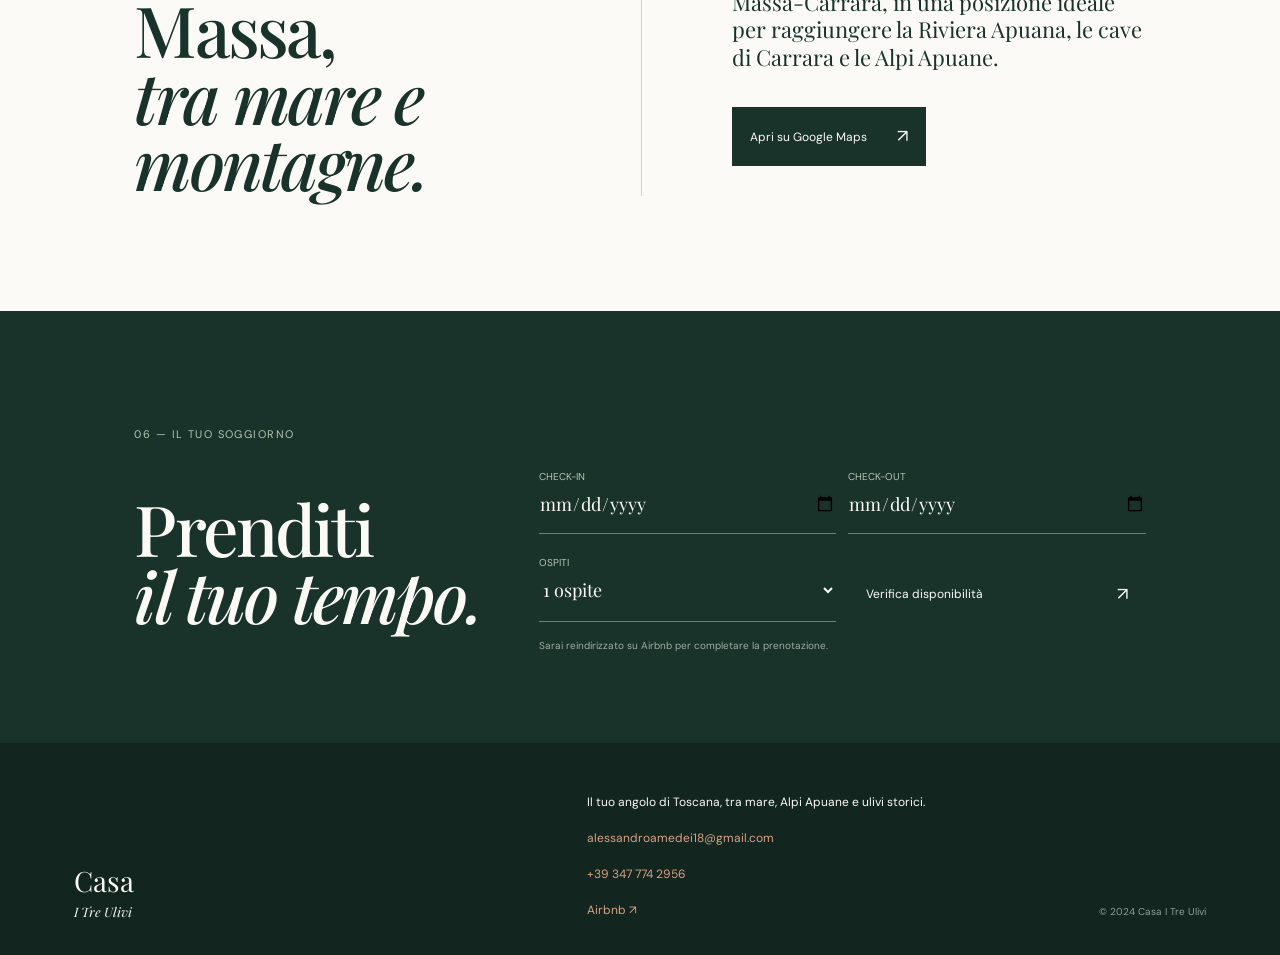
==== commit 798852fb: "ok" ====
--- a/index.html
+++ b/index.html
@@ -15,6 +15,7 @@
   <link rel="stylesheet" href="castle.css">
   <link rel="stylesheet" href="enhancements.css">
   <link rel="stylesheet" href="services.css">
+  <link rel="stylesheet" href="directions.css">
 </head>
 <body>
   <header class="site-header">
@@ -28,6 +29,7 @@
       <a href="#dintorni">Dintorni</a>
       <a href="#mare">Mare</a>
       <a href="#castello">Castello</a>
+      <a href="#contatti">Contatti</a>
       <a href="#come-arrivare">Come arrivare</a>
     </nav>
     <a class="header-cta" href="https://www.airbnb.it/rooms/1229572590554872003" target="_blank" rel="noreferrer">Prenota <span>↗</span></a>
@@ -41,15 +43,22 @@
         <h1>Il tempo<br><i>qui</i> rallenta.</h1>
         <p class="hero-text">Una casa intima, il profumo degli ulivi e giornate da vivere senza fretta.</p>
         <p class="host-badge">Host Airbnb <span>·</span> 4,81/5 <span>·</span> 26 recensioni</p>
-        <a class="button button-dark" href="#prenota">Scopri la casa <span>↓</span></a>
+        <a class="button button-dark" href="#servizi">Scopri la casa <span>↓</span></a>
       </div>
       <div class="hero-image-wrap carousel reveal reveal-delay" aria-label="Immagini di Casa I Tre Ulivi">
-        <img class="hero-image carousel-slide is-active" src="https://a0.muscache.com/im/pictures/hosting/Hosting-1229572590554872003/original/70da5a19-93bb-4ed9-8346-2e1bcd41e22f.jpeg?im_w=1200" alt="Esterno di Casa I Tre Ulivi immersa nel verde" loading="eager">
-        <img class="hero-image carousel-slide" src="https://a0.muscache.com/im/pictures/hosting/Hosting-1229572590554872003/original/4720b6e3-402d-43a2-90c4-d7fac5609a09.jpeg" alt="Interno luminoso di Casa I Tre Ulivi" loading="lazy">
-        <img class="hero-image carousel-slide" src="https://a0.muscache.com/im/pictures/hosting/Hosting-1229572590554872003/original/973c353e-a236-43e4-9750-23780009a471.jpeg" alt="Camera da letto di Casa I Tre Ulivi" loading="lazy">
-        <img class="hero-image carousel-slide" src="https://a0.muscache.com/im/pictures/hosting/Hosting-1229572590554872003/original/0a214c58-50b3-4ff6-93fc-9186e8af16f6.jpeg" alt="Dettaglio degli interni di Casa I Tre Ulivi" loading="lazy">
-        <img class="hero-image carousel-slide" src="https://a0.muscache.com/im/pictures/hosting/Hosting-1229572590554872003/original/8a18e4e5-5f2b-4b56-9aab-6a19429f4440.jpeg" alt="Spazio esterno di Casa I Tre Ulivi" loading="lazy">
-        <div class="carousel-status"><span class="current-slide">01</span><span>/ 06</span></div>
+        <img class="hero-image carousel-slide is-active" src="https://a0.muscache.com/im/pictures/hosting/Hosting-1229572590554872003/original/d4e5f08c-23cc-40ab-a883-e6dd09ba4597.jpeg?im_w=1200" alt="Esterno di Casa I Tre Ulivi" loading="eager">
+        <img class="hero-image carousel-slide" src="https://a0.muscache.com/im/pictures/hosting/Hosting-1229572590554872003/original/70da5a19-93bb-4ed9-8346-2e1bcd41e22f.jpeg?im_w=1200" alt="Casa I Tre Ulivi" loading="lazy">
+        <img class="hero-image carousel-slide" src="https://a0.muscache.com/im/pictures/hosting/Hosting-1229572590554872003/original/54e8fd61-024f-4b88-9540-a273c417fc8b.jpeg?im_w=1200" alt="Casa I Tre Ulivi" loading="lazy">
+        <img class="hero-image carousel-slide" src="https://a0.muscache.com/im/pictures/hosting/Hosting-1229572590554872003/original/9b95e880-c6f0-487a-81ae-c73b7410fd6b.jpeg?im_w=1200" alt="Casa I Tre Ulivi" loading="lazy">
+        <img class="hero-image carousel-slide" src="https://a0.muscache.com/im/pictures/hosting/Hosting-1229572590554872003/original/1d39daca-ff23-4fb7-ab4f-ffd6142c8678.jpeg?im_w=1200" alt="Esterni di Casa I Tre Ulivi" loading="lazy">
+        <img class="hero-image carousel-slide" src="https://a0.muscache.com/im/pictures/hosting/Hosting-1229572590554872003/original/973c353e-a236-43e4-9750-23780009a471.jpeg?im_w=1200" alt="Camera di Casa I Tre Ulivi" loading="lazy">
+        <img class="hero-image carousel-slide" src="https://a0.muscache.com/im/pictures/hosting/Hosting-1229572590554872003/original/4720b6e3-402d-43a2-90c4-d7fac5609a09.jpeg?im_w=1200" alt="Interno di Casa I Tre Ulivi" loading="lazy">
+        <img class="hero-image carousel-slide" src="https://a0.muscache.com/im/pictures/hosting/Hosting-1229572590554872003/original/20f8cc7c-a740-4ced-9d17-2d7ccdea4344.jpeg?im_w=1200" alt="Dettaglio di Casa I Tre Ulivi" loading="lazy">
+        <img class="hero-image carousel-slide" src="https://a0.muscache.com/im/pictures/hosting/Hosting-1229572590554872003/original/acded200-2d13-4bee-8f11-2f12f0bc6469.jpeg?im_w=1200" alt="Interno di Casa I Tre Ulivi" loading="lazy">
+        <img class="hero-image carousel-slide" src="https://a0.muscache.com/im/pictures/hosting/Hosting-1229572590554872003/original/9d7d9009-bb72-4563-9a92-474b12517405.jpeg?im_w=1200" alt="Esterno di Casa I Tre Ulivi" loading="lazy">
+        <img class="hero-image carousel-slide" src="https://a0.muscache.com/im/pictures/hosting/Hosting-1229572590554872003/original/02194c88-b5fb-47ae-9238-dc952b71185f.jpeg?im_w=1200" alt="Casa I Tre Ulivi" loading="lazy">
+        <img class="hero-image carousel-slide" src="https://a0.muscache.com/im/pictures/hosting/Hosting-1229572590554872003/original/0d62ede7-b8c4-4918-8af7-587b273bcf1b.jpeg?im_w=1200" alt="Casa I Tre Ulivi" loading="lazy">
+        <div class="carousel-status"><span class="current-slide">01</span><span>/ 12</span></div>
         <div class="image-note"><span>01</span><span>La casa</span></div>
       </div>
       <div class="hero-stamp" aria-hidden="true"><span>slow</span><strong>living</strong><small>since 2024</small></div>
@@ -84,7 +93,12 @@
         <div class="service-item"><span class="service-icon">⌁</span><strong>Wi-Fi</strong><span>Connessione per restare connessi</span></div>
         <div class="service-item"><span class="service-icon">＋</span><strong>Cucina completa</strong><span>Zona pranzo e servizi di base</span></div>
         <div class="service-item"><span class="service-icon">▣</span><strong>Lavatrice</strong><span>Lavatrice, asciugatrice e asciugacapelli</span></div>
-        <div class="service-item"><span class="service-icon">▤</span><strong>Spazi all'aperto</strong><span>Giardino privato e barbecue</span></div>
+        <div class="service-item"><span class="service-icon">▤</span><strong>Spazi all'aperto</strong><span>Giardino privato</span></div>
+        <div class="service-item"><span class="service-icon">▰</span><strong>Barbecue</strong><span>Per pranzi e cene all'aperto</span></div>
+        <div class="service-item"><span class="service-icon">▦</span><strong>Lavastoviglie</strong><span>Per una cucina sempre in ordine</span></div>
+        <div class="service-item"><span class="service-icon">△</span><strong>Estintore</strong><span>Dotazione di sicurezza</span></div>
+        <div class="service-item"><span class="service-icon">◉</span><strong>Sensore fumo</strong><span>Per una maggiore sicurezza</span></div>
+        <div class="service-item"><span class="service-icon">◉</span><strong>Sensore gas</strong><span>Per una maggiore sicurezza</span></div>
         <div class="service-item"><span class="service-icon">▥</span><strong>Parcheggio</strong><span>Posto auto in loco e in strada</span></div>
         <div class="service-item"><span class="service-icon">□</span><strong>TV</strong><span>Per i momenti di pausa</span></div>
       </div>
@@ -149,6 +163,11 @@
       <div class="contact-details"><p>Per informazioni sulla casa, disponibilità o consigli per il soggiorno, scrivi o chiamaci direttamente.</p><a href="mailto:alessandroamedei18@gmail.com">alessandroamedei18@gmail.com <span>↗</span></a><a href="tel:+393477742956">+39 347 774 2956 <span>↗</span></a></div>
     </section>
 
+    <section class="directions section-pad" id="come-arrivare">
+      <div class="directions-heading"><div class="section-kicker">08 — Come arrivare</div><h2>Massa,<br><em>tra mare e montagne.</em></h2></div>
+      <div class="directions-content"><p>Casa I Tre Ulivi ti aspetta in provincia di Massa-Carrara, in una posizione ideale per raggiungere la Riviera Apuana, le cave di Carrara e le Alpi Apuane.</p><a class="button button-dark" href="https://www.google.com/maps/search/?api=1&query=Via%20Massa%20Avenza" target="_blank" rel="noreferrer">Apri su Google Maps <span>↗</span></a></div>
+    </section>
+
     <section class="booking section-pad" id="prenota">
       <div class="booking-heading"><div class="section-kicker">06 — Il tuo soggiorno</div><h2>Prenditi<br><em>il tuo tempo.</em></h2></div>
       <form class="booking-form" id="booking-form">
@@ -161,7 +180,7 @@
     </section>
   </main>
 
-  <footer class="site-footer" id="come-arrivare"><div class="footer-brand">Casa<br><em>I Tre Ulivi</em></div><div><span>Il tuo angolo di Toscana, tra mare, Alpi Apuane e ulivi storici.</span><a href="mailto:alessandroamedei18@gmail.com">alessandroamedei18@gmail.com</a><a href="tel:+393477742956">+39 347 774 2956</a><a href="https://www.airbnb.it/rooms/1229572590554872003" target="_blank" rel="noreferrer">Airbnb ↗</a></div><small>© 2024 Casa I Tre Ulivi</small></footer>
+  <footer class="site-footer"><div class="footer-brand">Casa<br><em>I Tre Ulivi</em></div><div><span>Il tuo angolo di Toscana, tra mare, Alpi Apuane e ulivi storici.</span><a href="mailto:alessandroamedei18@gmail.com">alessandroamedei18@gmail.com</a><a href="tel:+393477742956">+39 347 774 2956</a><a href="https://www.airbnb.it/rooms/1229572590554872003" target="_blank" rel="noreferrer">Airbnb ↗</a></div><small>© 2024 Casa I Tre Ulivi</small></footer>
   <script src="script.js"></script>
 </body>
 </html>
--- a/directions.css
+++ b/directions.css
@@ -0,0 +1 @@
+.directions{background:var(--paper);display:grid;gap:8vw;grid-template-columns:40% 1fr;padding-bottom:115px;padding-top:115px}.directions-heading h2{font-family:var(--serif);font-size:clamp(45px,5.5vw,78px);font-weight:500;letter-spacing:-.04em;line-height:.95;margin:48px 0 0}.directions-heading h2 em{font-weight:500}.directions-content{border-left:1px solid var(--line);display:flex;flex-direction:column;justify-content:center;padding-left:7vw}.directions-content p{font-family:var(--serif);font-size:22px;line-height:1.25;margin:0 0 36px;max-width:410px}.directions-content .button{align-self:flex-start}@media(max-width:700px){.directions{display:block;padding-bottom:80px;padding-top:80px}.directions-heading h2{font-size:52px;margin-top:35px}.directions-content{border-left:0;border-top:1px solid var(--line);margin-top:55px;padding-left:0;padding-top:28px}.directions-content p{font-size:19px}}
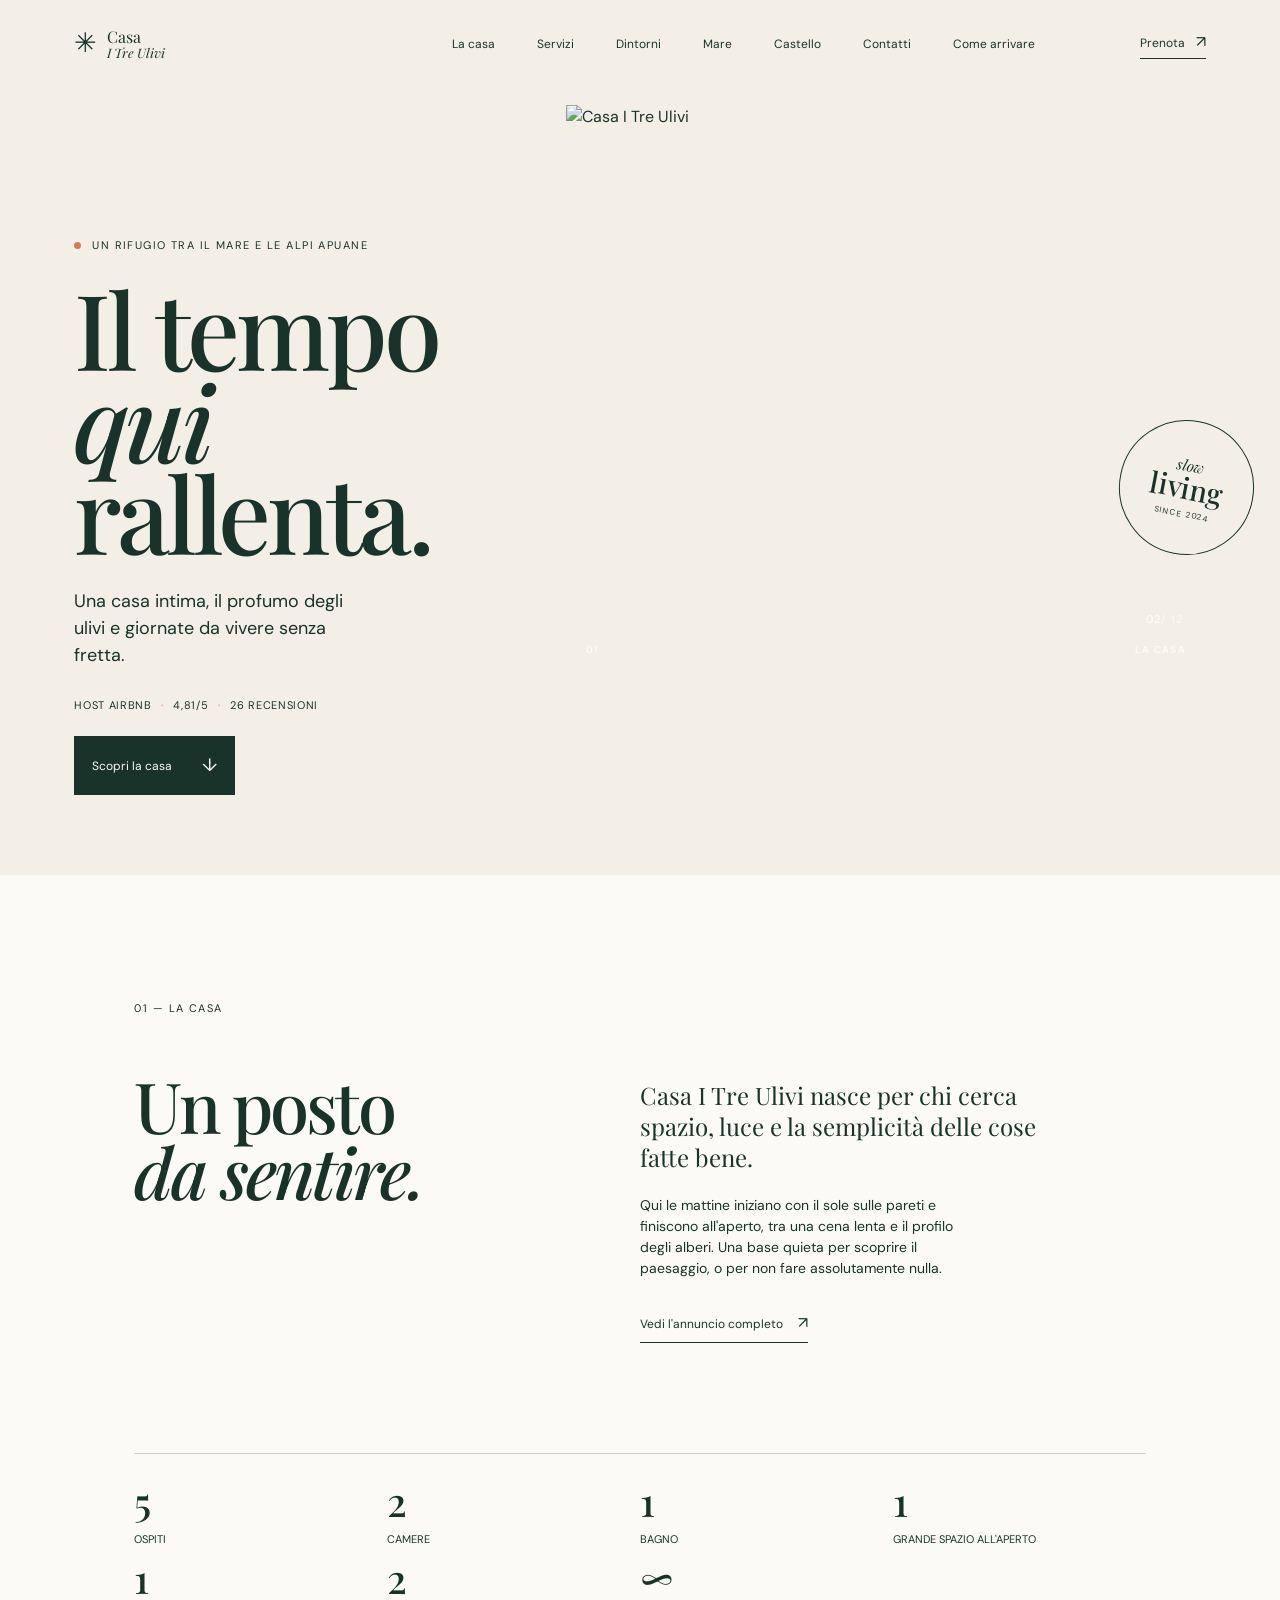
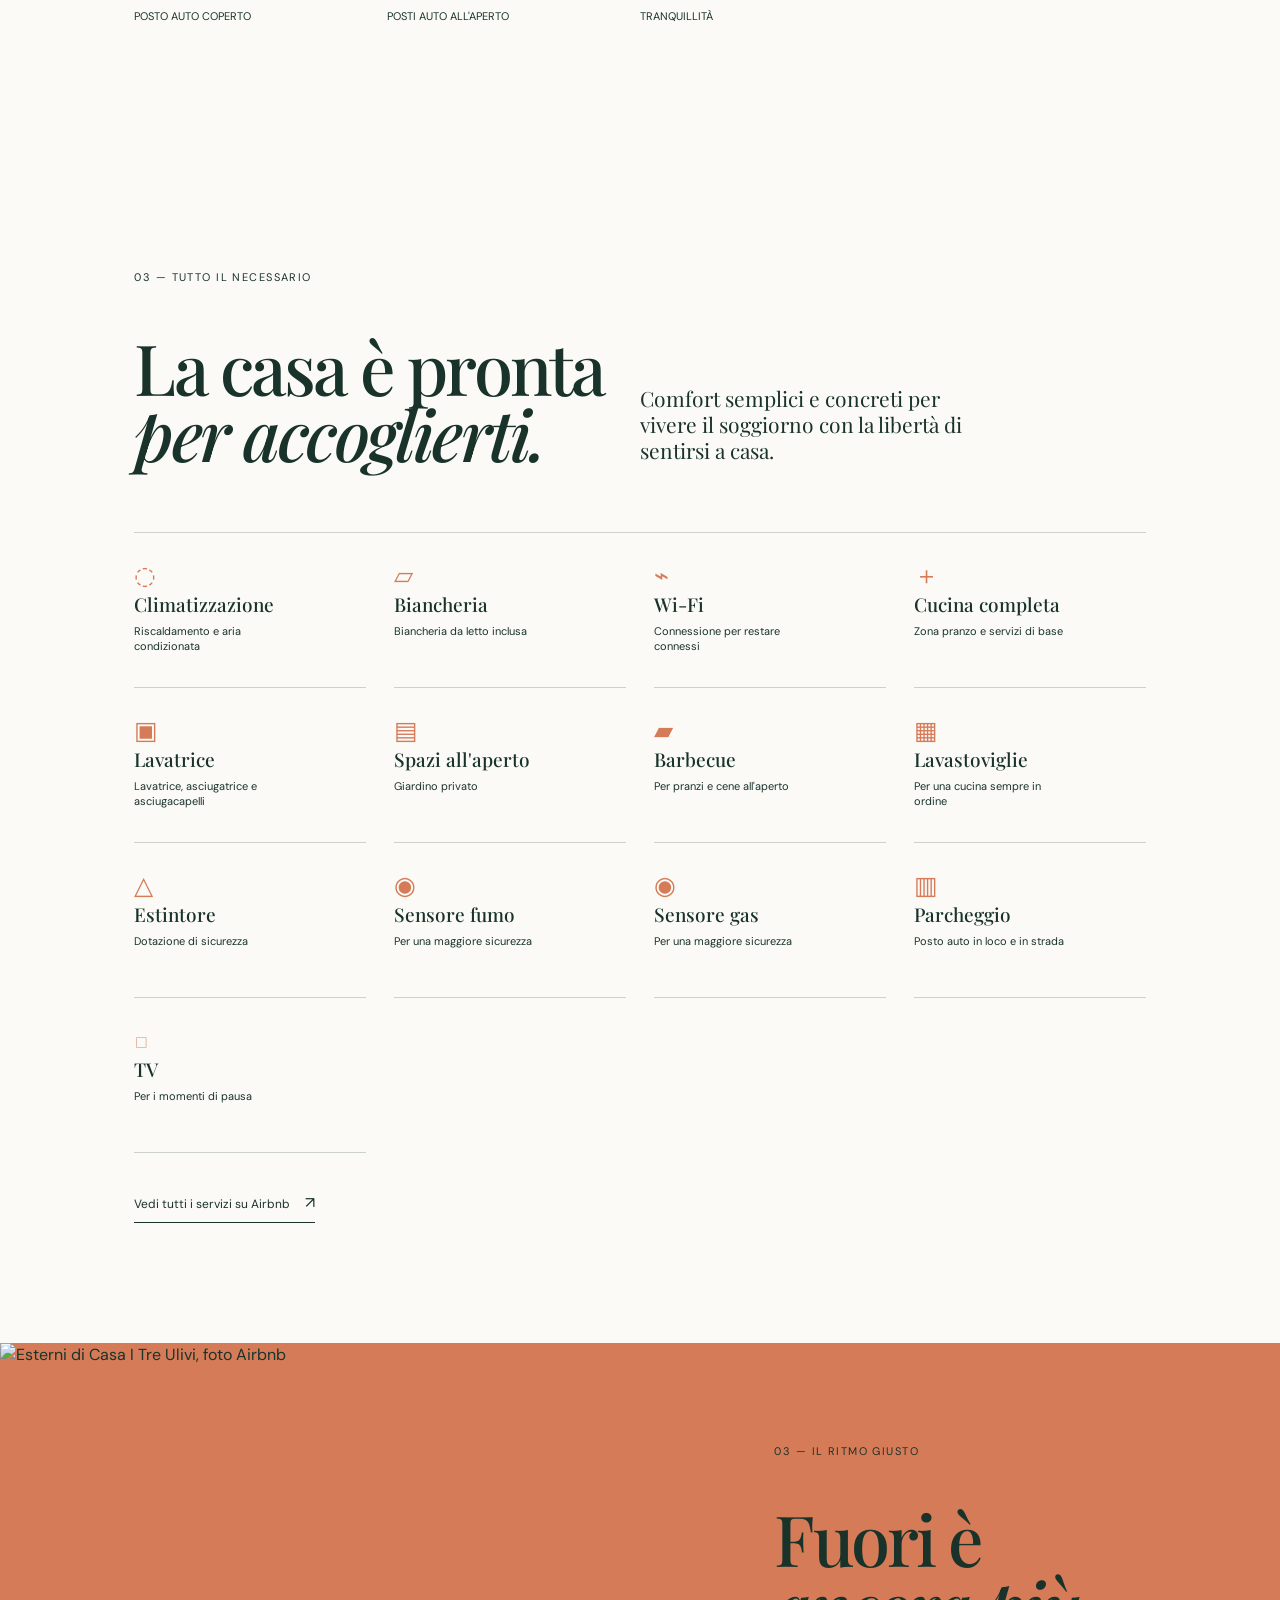
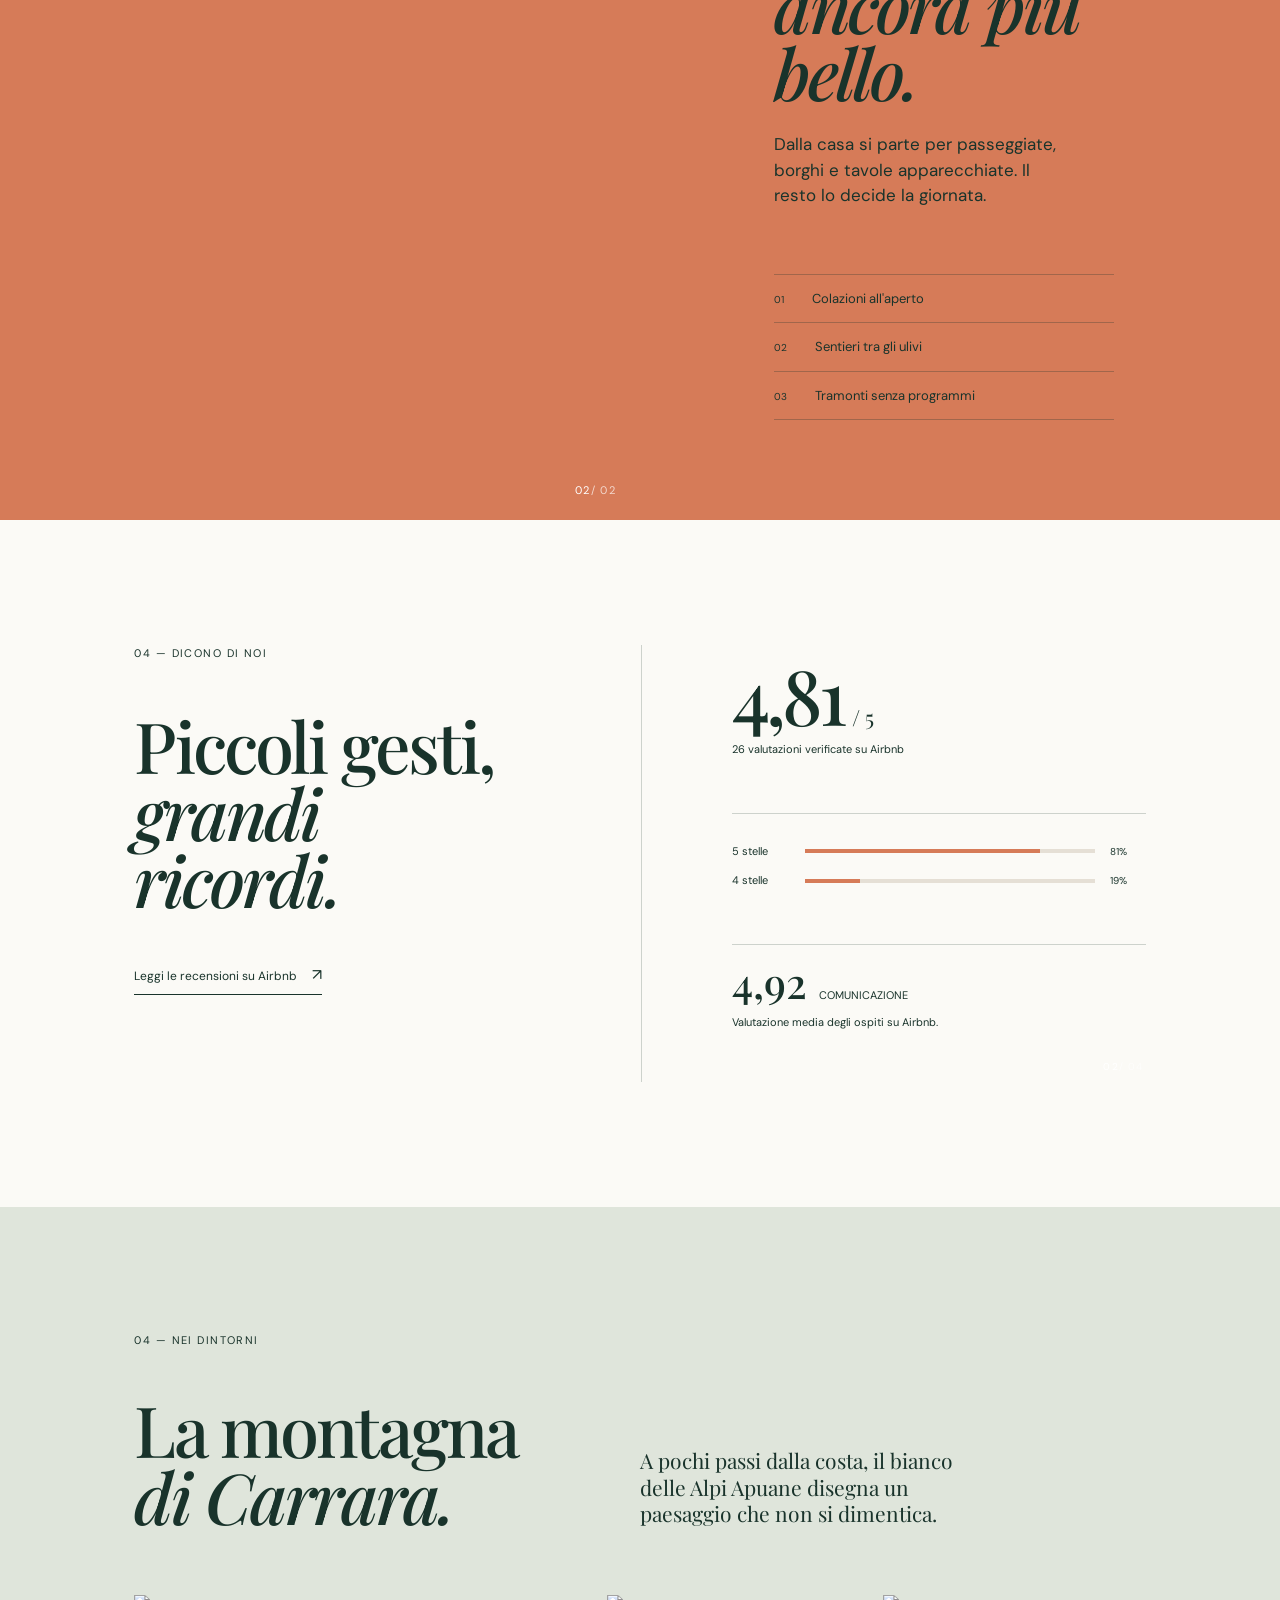
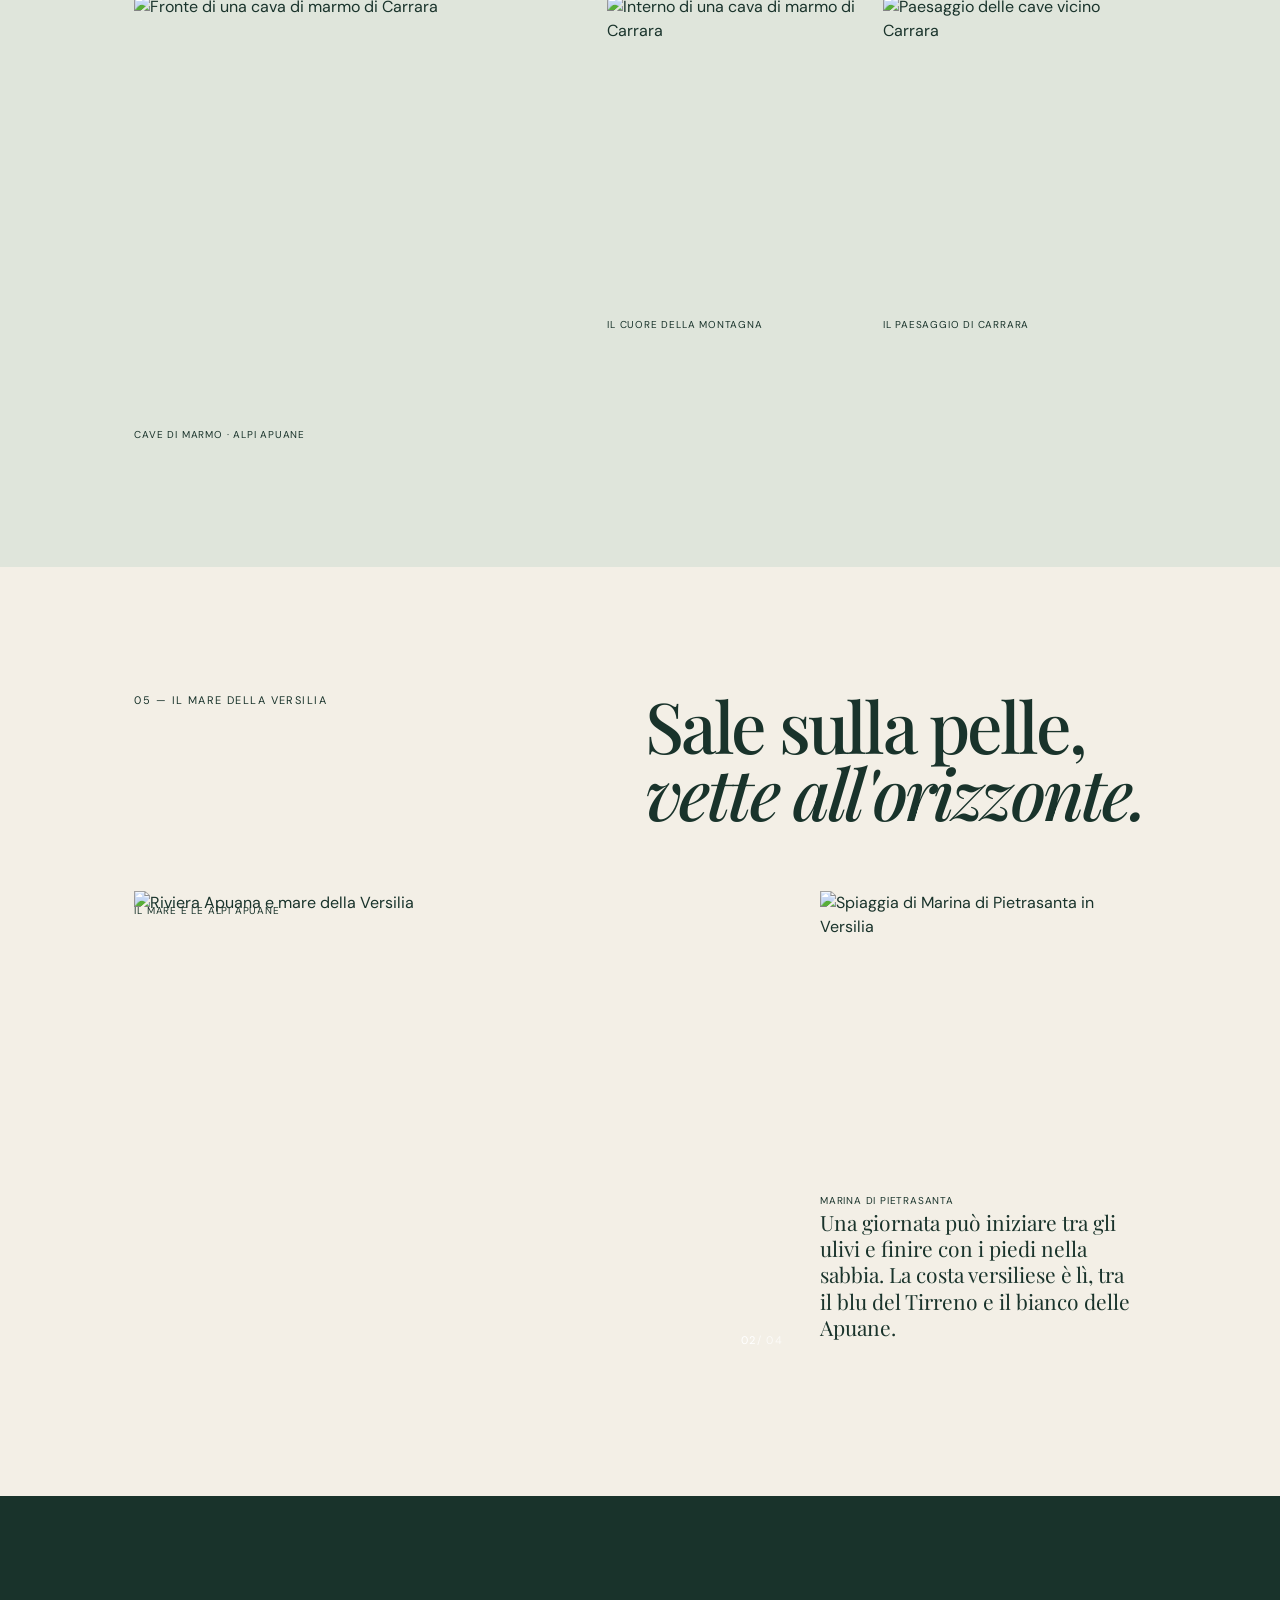
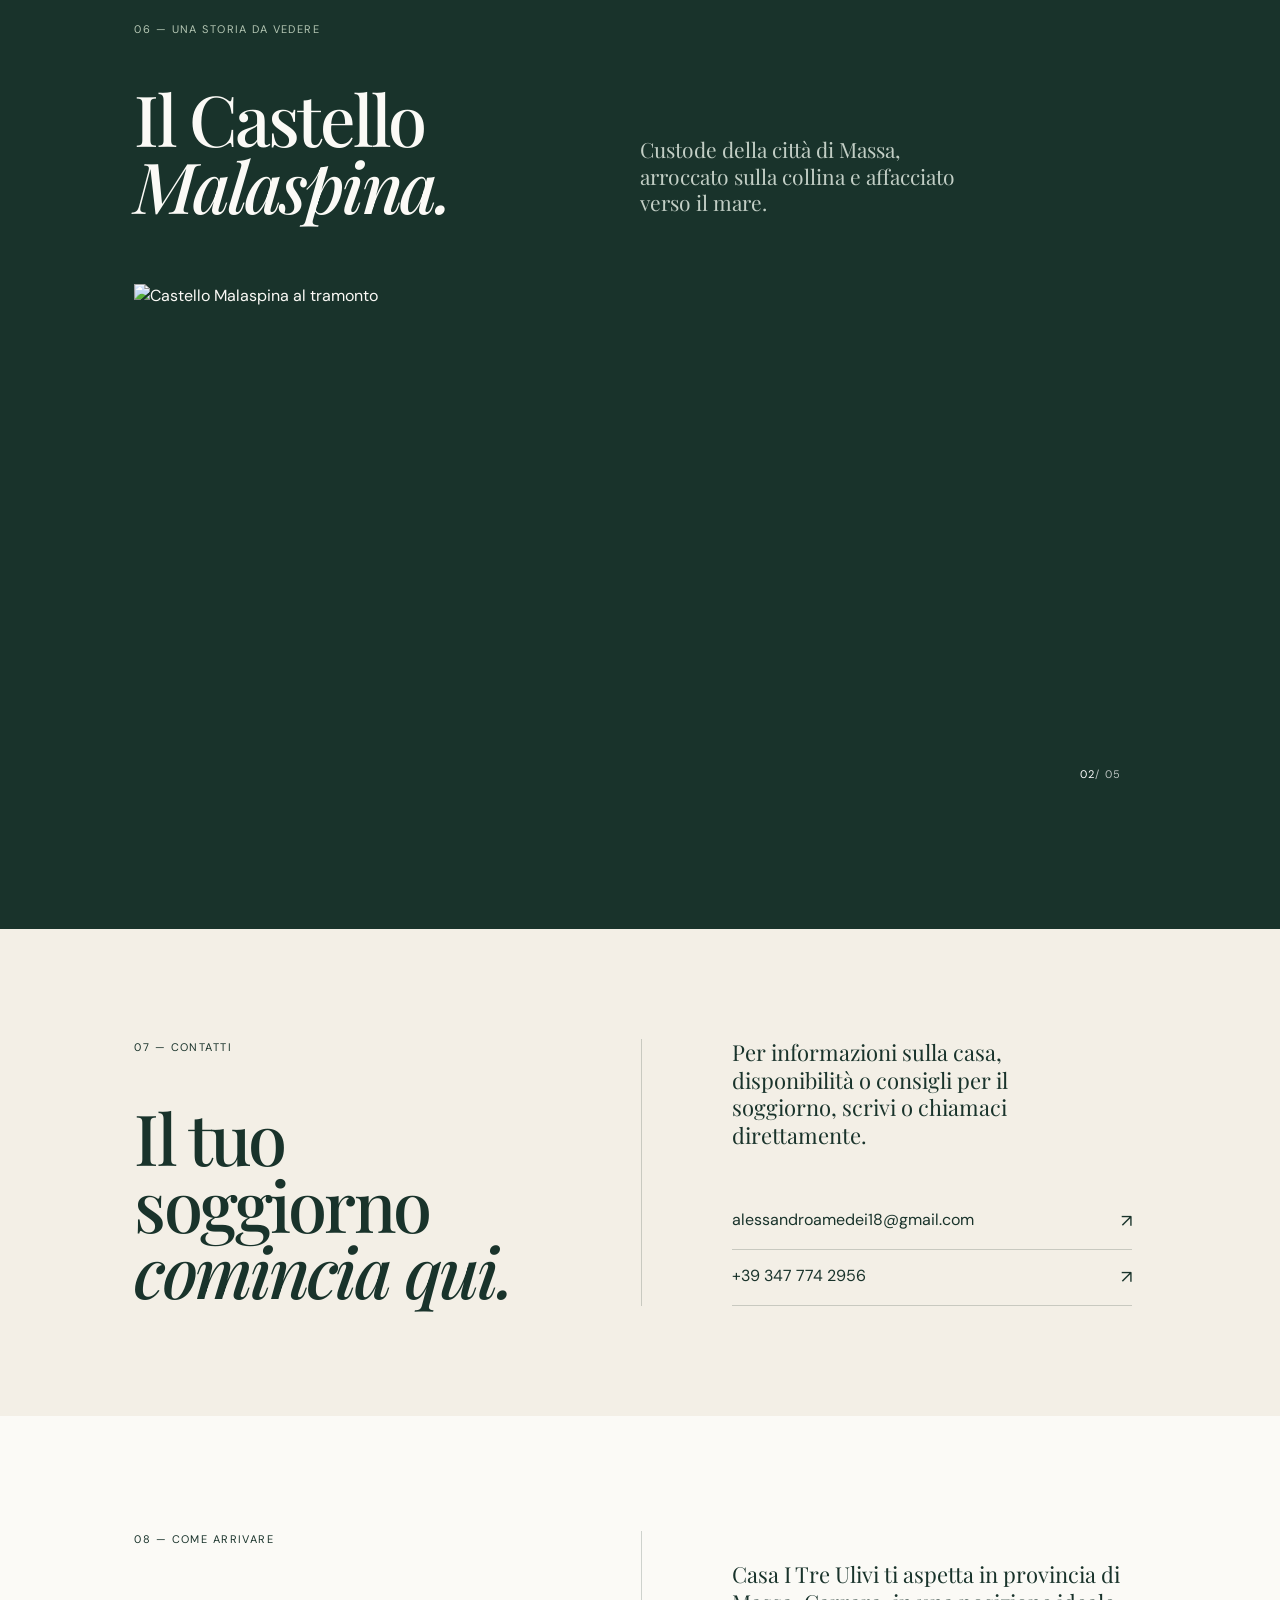
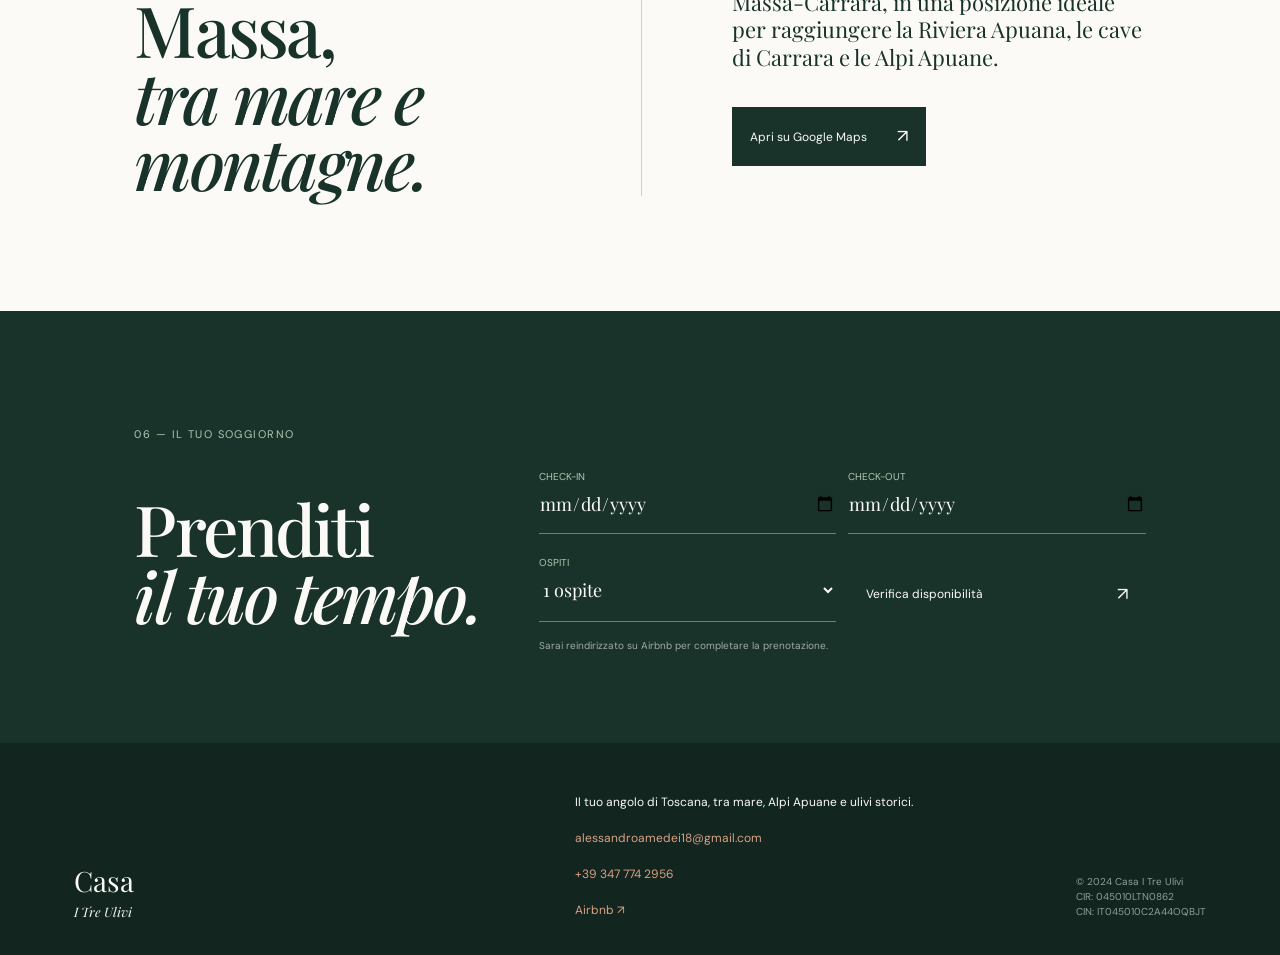
==== commit 68d38488: "cin cir" ====
--- a/index.html
+++ b/index.html
@@ -180,7 +180,7 @@
     </section>
   </main>
 
-  <footer class="site-footer"><div class="footer-brand">Casa<br><em>I Tre Ulivi</em></div><div><span>Il tuo angolo di Toscana, tra mare, Alpi Apuane e ulivi storici.</span><a href="mailto:alessandroamedei18@gmail.com">alessandroamedei18@gmail.com</a><a href="tel:+393477742956">+39 347 774 2956</a><a href="https://www.airbnb.it/rooms/1229572590554872003" target="_blank" rel="noreferrer">Airbnb ↗</a></div><small>© 2024 Casa I Tre Ulivi</small></footer>
+  <footer class="site-footer"><div class="footer-brand">Casa<br><em>I Tre Ulivi</em></div><div><span>Il tuo angolo di Toscana, tra mare, Alpi Apuane e ulivi storici.</span><a href="mailto:alessandroamedei18@gmail.com">alessandroamedei18@gmail.com</a><a href="tel:+393477742956">+39 347 774 2956</a><a href="https://www.airbnb.it/rooms/1229572590554872003" target="_blank" rel="noreferrer">Airbnb ↗</a></div><small>© 2024 Casa I Tre Ulivi<br>CIR: 045010LTN0862<br>CIN: IT045010C2A44OQBJT</small></footer>
   <script src="script.js"></script>
 </body>
 </html>
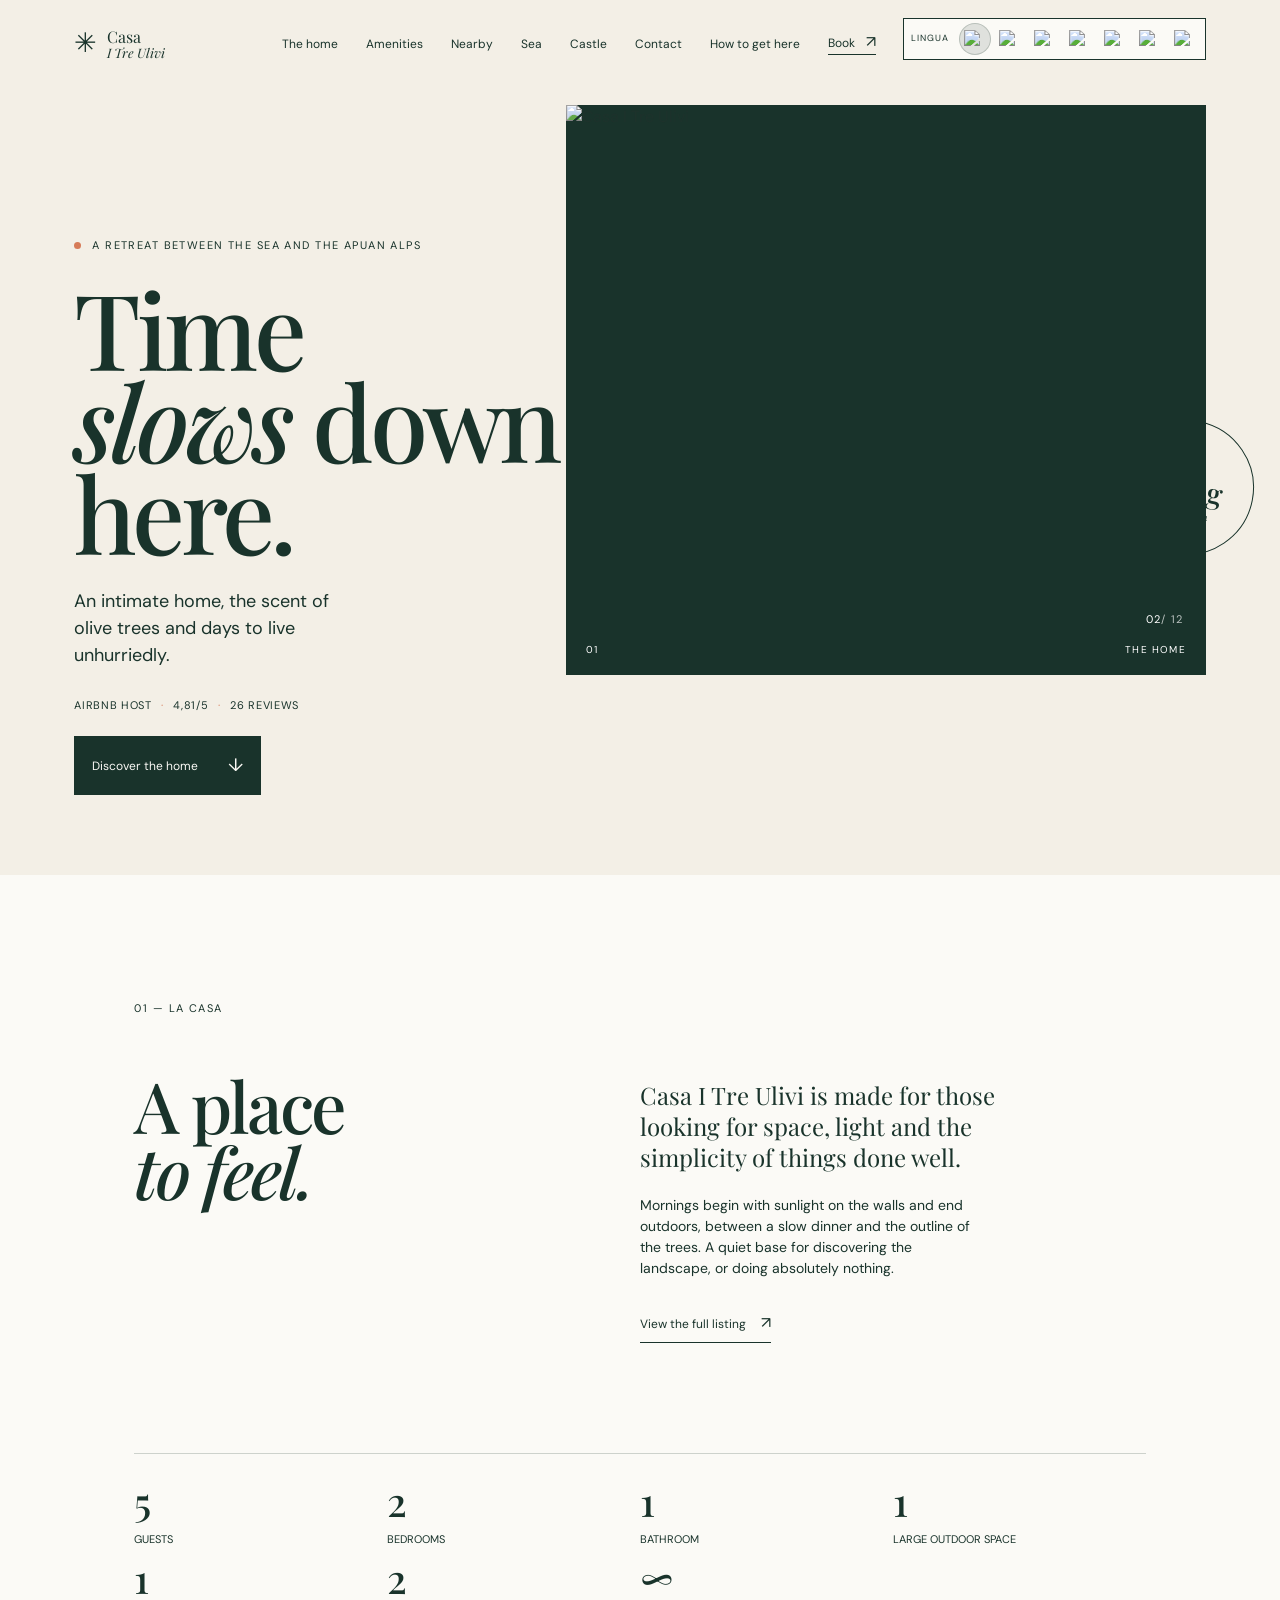
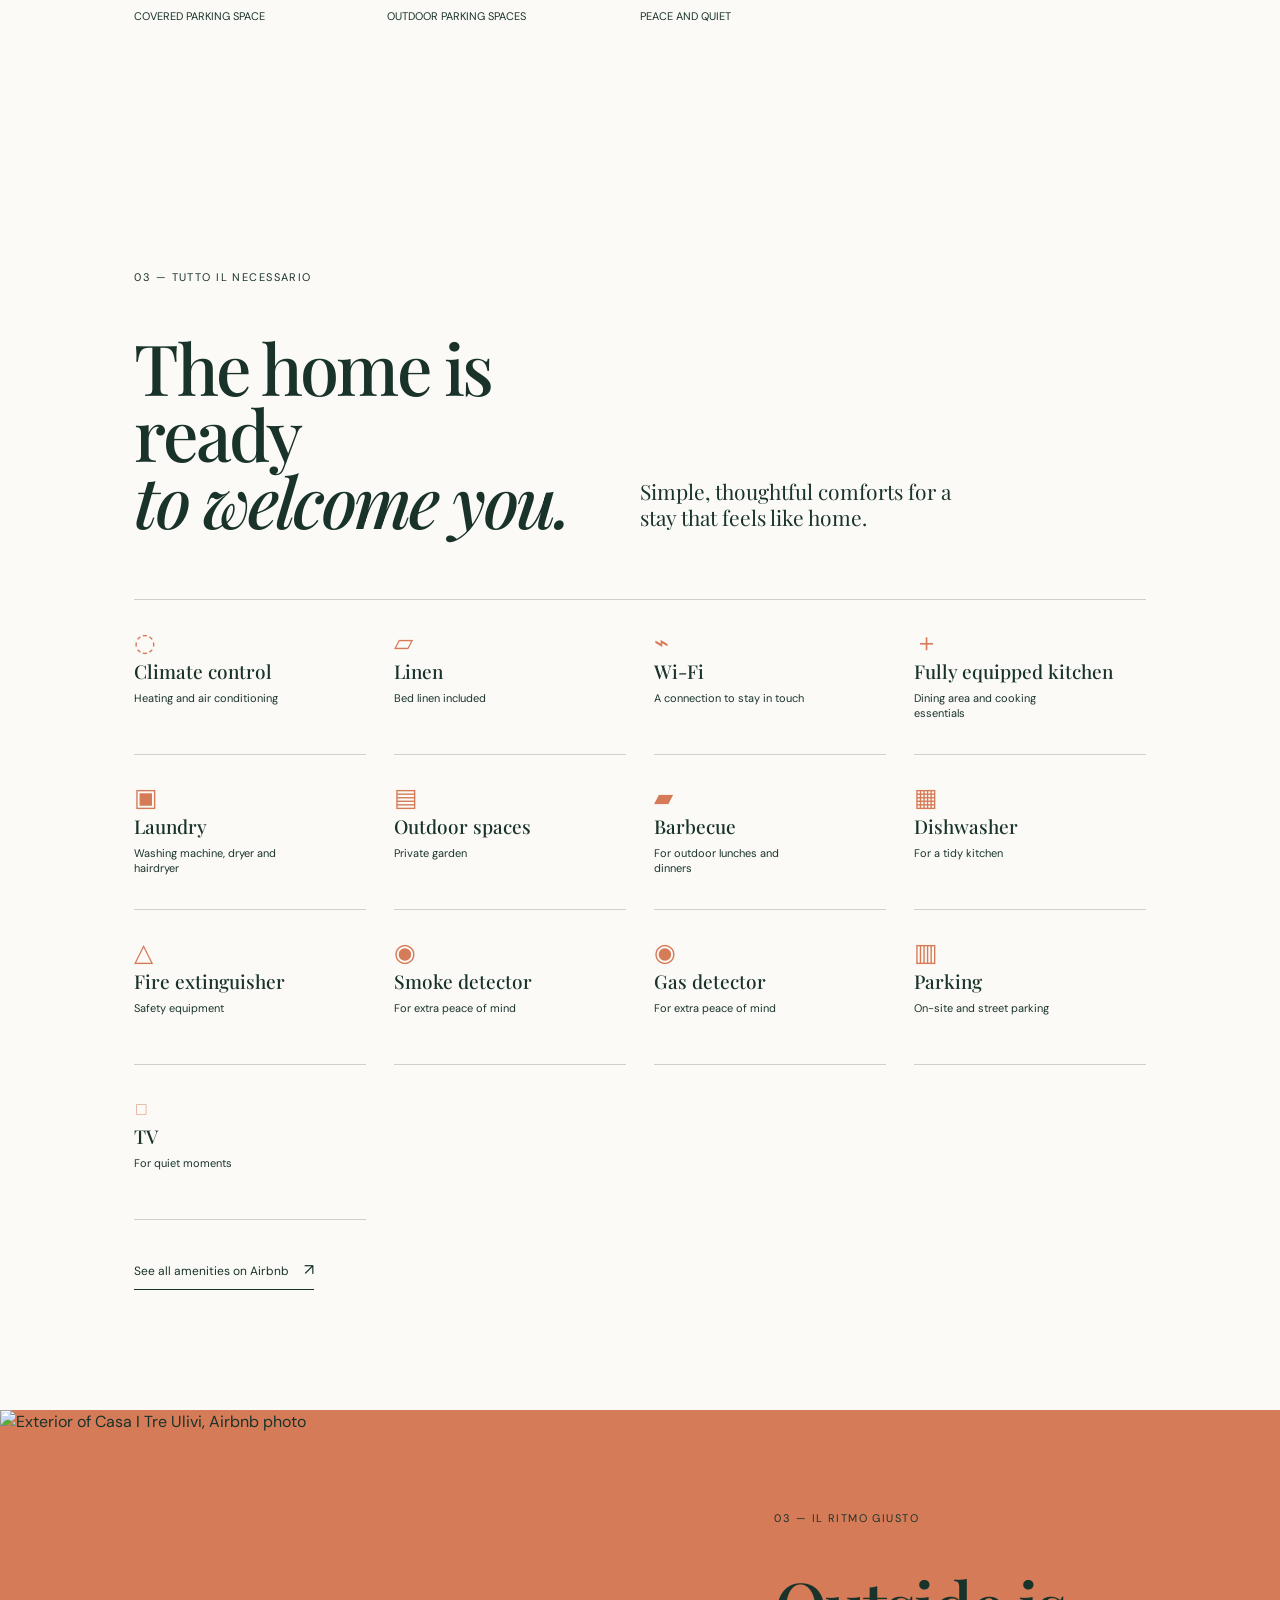
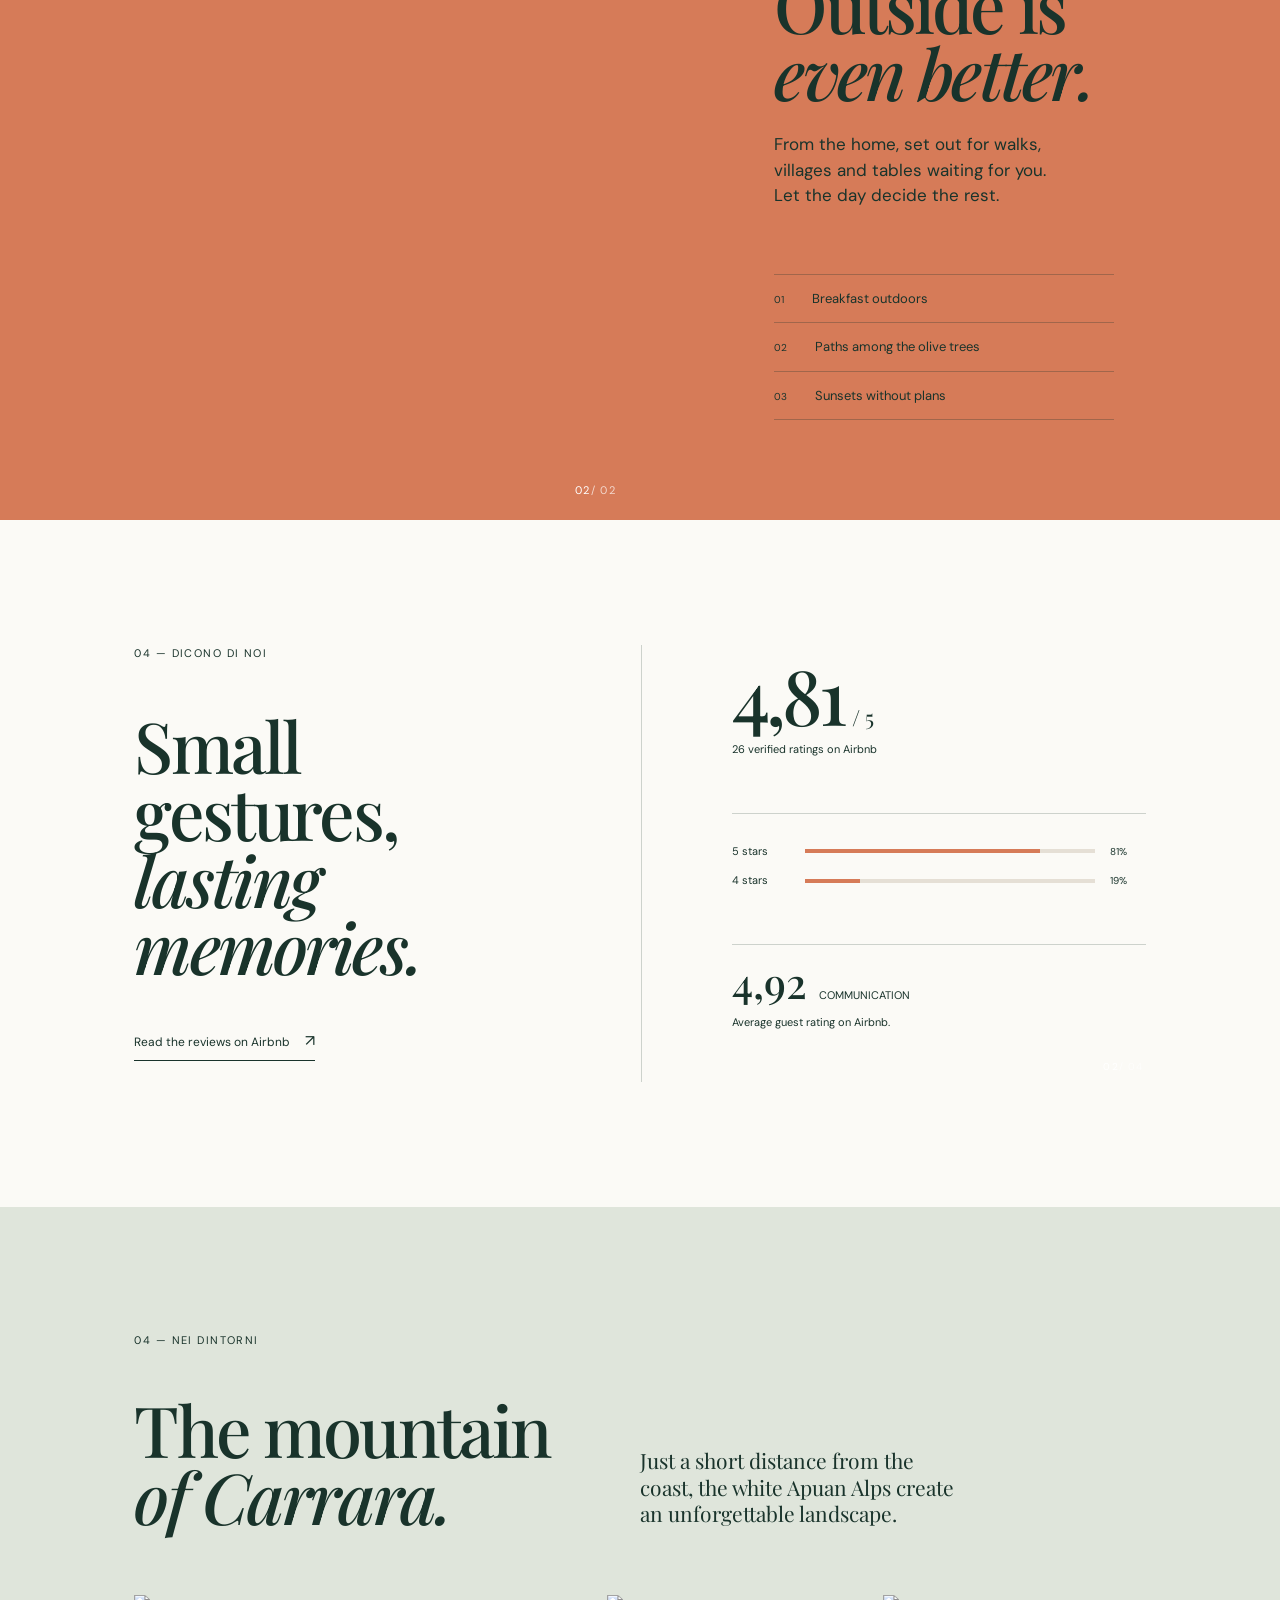
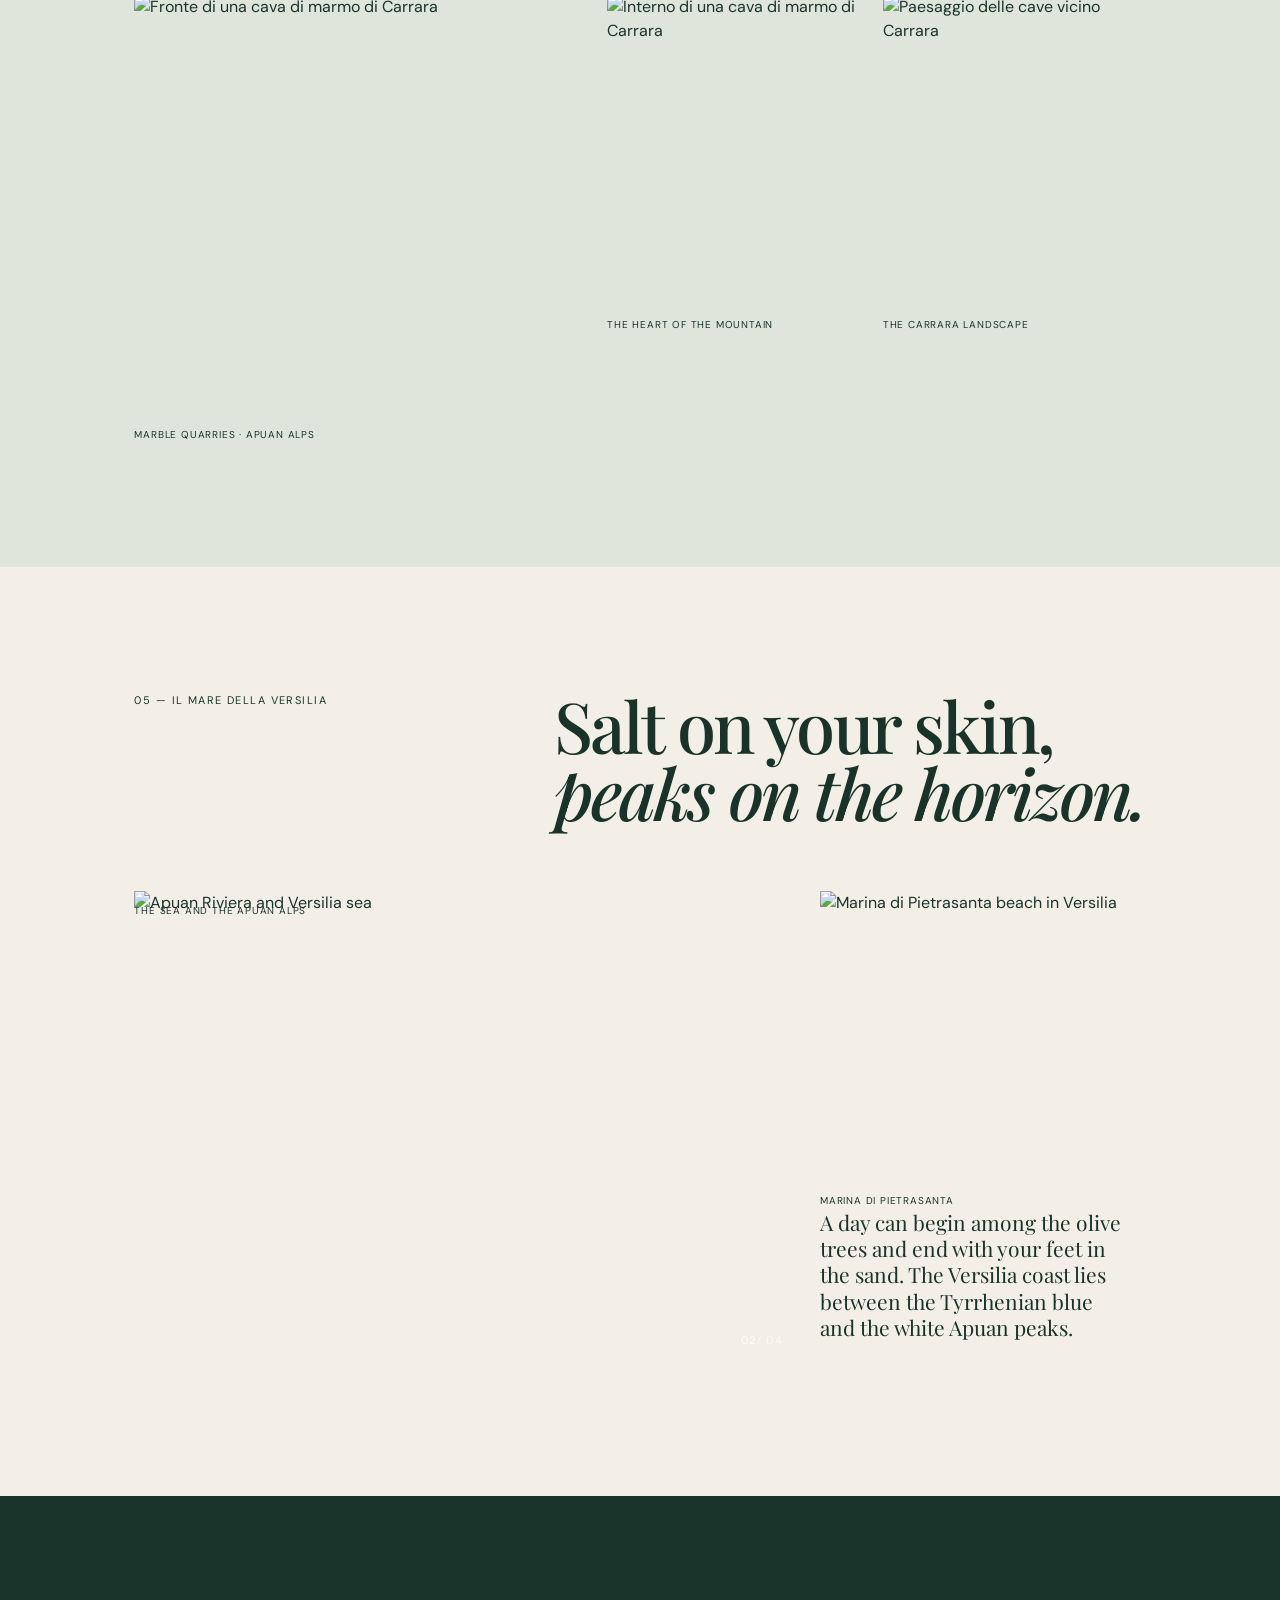
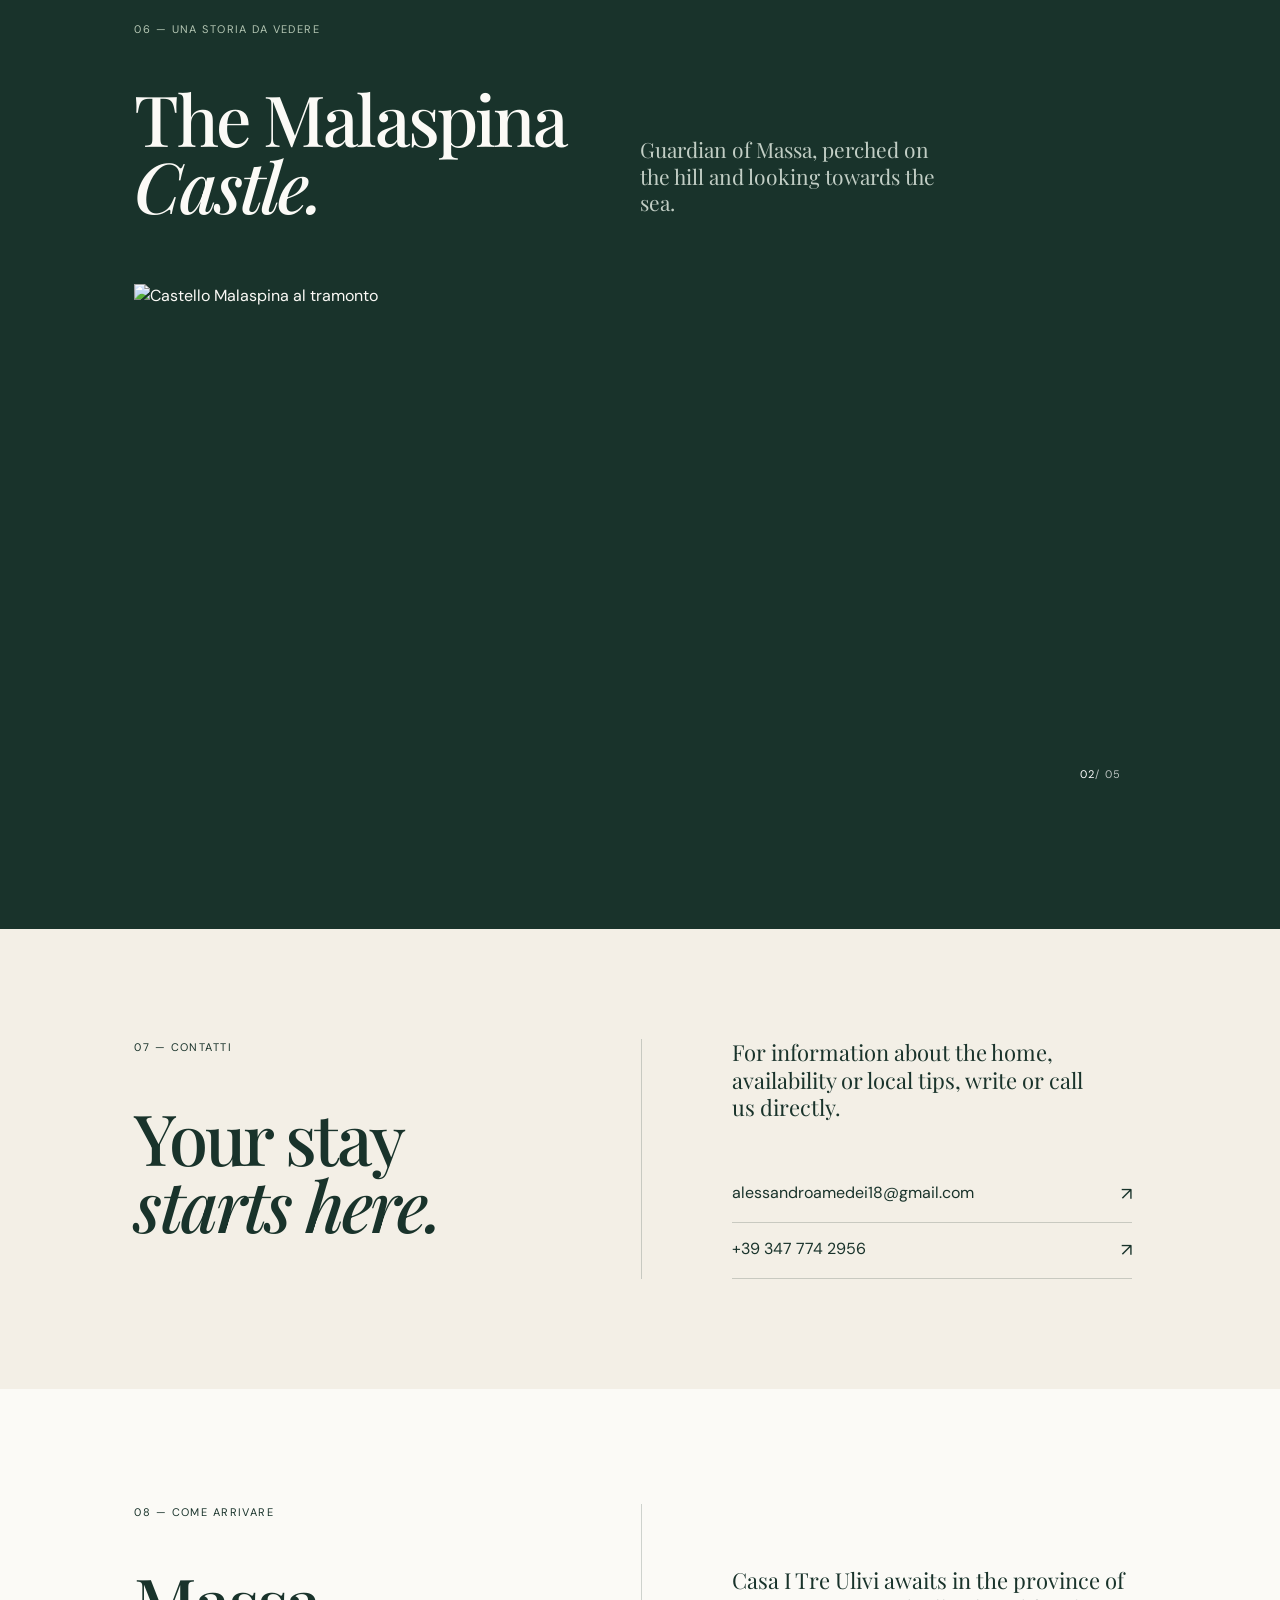
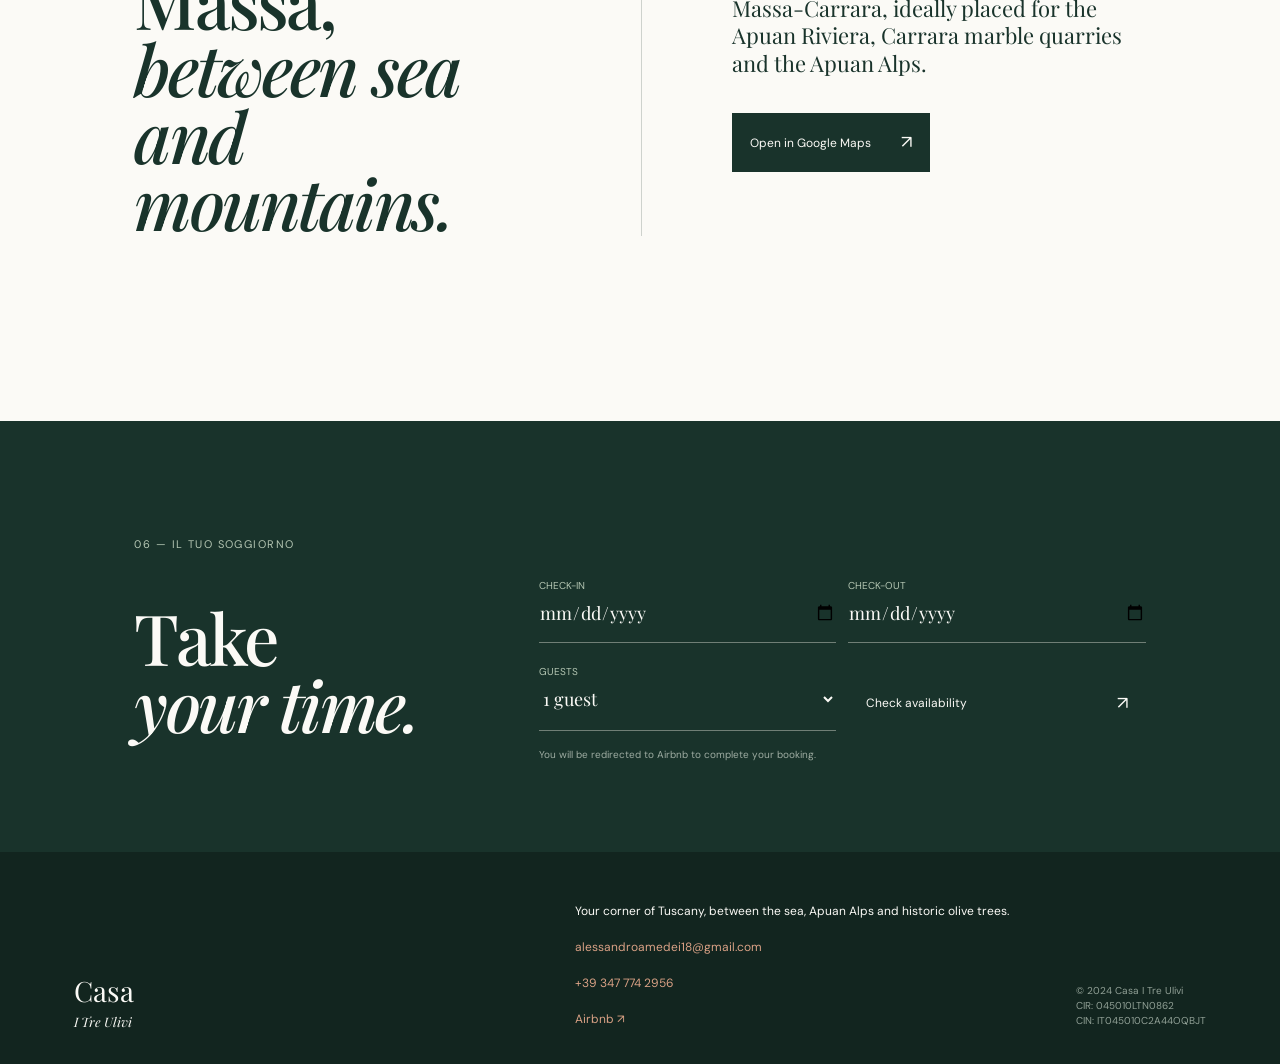
==== commit 438c074f: "final" ====
--- a/index.html
+++ b/index.html
@@ -16,6 +16,8 @@
   <link rel="stylesheet" href="enhancements.css">
   <link rel="stylesheet" href="services.css">
   <link rel="stylesheet" href="directions.css">
+  <link rel="stylesheet" href="languages.css">
+  <link rel="stylesheet" href="tablet.css">
 </head>
 <body>
   <header class="site-header">
@@ -31,8 +33,17 @@
       <a href="#castello">Castello</a>
       <a href="#contatti">Contatti</a>
       <a href="#come-arrivare">Come arrivare</a>
+      <a class="header-cta" href="https://www.airbnb.it/rooms/1229572590554872003" target="_blank" rel="noreferrer">Prenota <span>↗</span></a>
     </nav>
-    <a class="header-cta" href="https://www.airbnb.it/rooms/1229572590554872003" target="_blank" rel="noreferrer">Prenota <span>↗</span></a>
+    <div class="language-switcher" aria-label="Seleziona lingua">
+      <button class="language-button is-active" type="button" data-language="en" aria-label="English" title="English"><img class="language-flag" src="https://cdn.jsdelivr.net/gh/twitter/twemoji@latest/assets/svg/1f1ec-1f1e7.svg" alt="🇬🇧"></button>
+      <button class="language-button" type="button" data-language="it" aria-label="Italiano" title="Italiano"><img class="language-flag" src="https://cdn.jsdelivr.net/gh/twitter/twemoji@latest/assets/svg/1f1ee-1f1f9.svg" alt="🇮🇹"></button>
+      <button class="language-button" type="button" data-language="de" aria-label="Deutsch" title="Deutsch"><img class="language-flag" src="https://cdn.jsdelivr.net/gh/twitter/twemoji@latest/assets/svg/1f1e9-1f1ea.svg" alt="🇩🇪"></button>
+      <button class="language-button" type="button" data-language="fr" aria-label="Français" title="Français"><img class="language-flag" src="https://cdn.jsdelivr.net/gh/twitter/twemoji@latest/assets/svg/1f1eb-1f1f7.svg" alt="🇫🇷"></button>
+      <button class="language-button" type="button" data-language="es" aria-label="Español" title="Español"><img class="language-flag" src="https://cdn.jsdelivr.net/gh/twitter/twemoji@latest/assets/svg/1f1ea-1f1f8.svg" alt="🇪🇸"></button>
+      <button class="language-button" type="button" data-language="zh" aria-label="中文" title="中文"><img class="language-flag" src="https://cdn.jsdelivr.net/gh/twitter/twemoji@latest/assets/svg/1f1e8-1f1f3.svg" alt="🇨🇳"></button>
+      <button class="language-button" type="button" data-language="uk" aria-label="Українська" title="Українська"><img class="language-flag" src="https://cdn.jsdelivr.net/gh/twitter/twemoji@latest/assets/svg/1f1fa-1f1e6.svg" alt="🇺🇦"></button>
+    </div>
     <button class="menu-toggle" type="button" aria-label="Apri menu" aria-expanded="false"><span></span><span></span></button>
   </header>
 
--- a/enhancements.css
+++ b/enhancements.css
@@ -1 +1 @@
-.hero-image-wrap.carousel{position:absolute}.hero-image-wrap .carousel-status{bottom:48px;right:22px;z-index:3}.hero-image-wrap .image-note{z-index:3}.host-badge{font-size:11px;letter-spacing:.06em;margin:28px 0 0;text-transform:uppercase}.host-badge span{color:var(--clay);padding:0 6px}.review-carousel{border-top:1px solid var(--line);height:138px;margin-top:55px;max-width:420px;overflow:hidden;padding-top:16px;position:relative}.review-slide{height:105px;left:0;opacity:0;padding-right:55px;position:absolute;top:16px;transition:opacity .65s ease;width:100%}.review-slide.is-active{opacity:1}.review-slide strong{font-family:var(--serif);font-size:42px;font-weight:500;line-height:1}.review-slide span{font-size:11px;margin-left:12px;text-transform:uppercase}.review-slide p{font-size:11px;margin:8px 0}.review-carousel .carousel-status{bottom:8px;font-size:10px;letter-spacing:.12em;position:absolute;right:2px}.review-carousel .carousel-status span:last-child{opacity:.6}@media(max-width:700px){.host-badge{margin-top:24px}.hero-image-wrap .carousel-status{bottom:47px}.review-carousel{margin-top:42px}}
+.hero-image-wrap.carousel{position:absolute}.hero-image-wrap.carousel{background:var(--ink)}.hero-image-wrap .carousel-status{bottom:48px;right:22px;z-index:3}.hero-image-wrap .image-note{z-index:3}.host-badge{font-size:11px;letter-spacing:.06em;margin:28px 0 0;text-transform:uppercase}.host-badge span{color:var(--clay);padding:0 6px}.review-carousel{border-top:1px solid var(--line);height:138px;margin-top:55px;max-width:420px;overflow:hidden;padding-top:16px;position:relative}.review-slide{height:105px;left:0;opacity:0;padding-right:55px;position:absolute;top:16px;transition:opacity .65s ease;width:100%}.review-slide.is-active{opacity:1}.review-slide strong{font-family:var(--serif);font-size:42px;font-weight:500;line-height:1}.review-slide span{font-size:11px;margin-left:12px;text-transform:uppercase}.review-slide p{font-size:11px;margin:8px 0}.review-carousel .carousel-status{bottom:8px;font-size:10px;letter-spacing:.12em;position:absolute;right:2px}.review-carousel .carousel-status span:last-child{opacity:.6}@media(max-width:700px){.host-badge{margin-top:24px}.hero-image-wrap.carousel{bottom:auto;height:380px;left:auto;margin-top:48px;position:relative;right:auto;top:auto;width:100%}.hero-image-wrap .carousel-status{bottom:47px}.review-carousel{margin-top:42px}.hero{min-height:0}}
--- a/directions.css
+++ b/directions.css
@@ -1 +1 @@
-.directions{background:var(--paper);display:grid;gap:8vw;grid-template-columns:40% 1fr;padding-bottom:115px;padding-top:115px}.directions-heading h2{font-family:var(--serif);font-size:clamp(45px,5.5vw,78px);font-weight:500;letter-spacing:-.04em;line-height:.95;margin:48px 0 0}.directions-heading h2 em{font-weight:500}.directions-content{border-left:1px solid var(--line);display:flex;flex-direction:column;justify-content:center;padding-left:7vw}.directions-content p{font-family:var(--serif);font-size:22px;line-height:1.25;margin:0 0 36px;max-width:410px}.directions-content .button{align-self:flex-start}@media(max-width:700px){.directions{display:block;padding-bottom:80px;padding-top:80px}.directions-heading h2{font-size:52px;margin-top:35px}.directions-content{border-left:0;border-top:1px solid var(--line);margin-top:55px;padding-left:0;padding-top:28px}.directions-content p{font-size:19px}}
+.directions{background:var(--paper);display:grid;gap:8vw;grid-template-columns:40% 1fr;padding-bottom:115px;padding-top:115px}.directions-heading h2{font-family:var(--serif);font-size:clamp(45px,5.5vw,78px);font-weight:500;letter-spacing:-.04em;line-height:.95;margin:48px 0 0}.directions-heading h2 em{font-weight:500}.directions-content{border-left:1px solid var(--line);display:flex;flex-direction:column;justify-content:center;padding-left:7vw}.directions-content p{font-family:var(--serif);font-size:22px;line-height:1.25;margin:0 0 36px;max-width:410px}.directions-content .button{align-self:flex-start}.directions + .booking{margin-top:70px}@media(max-width:700px){.directions{display:block;padding-bottom:80px;padding-top:80px}.directions-heading h2{font-size:52px;margin-top:35px}.directions-content{border-left:0;border-top:1px solid var(--line);margin-top:55px;padding-left:0;padding-top:28px}.directions-content p{font-size:19px}.directions + .booking{margin-top:35px}}
--- a/languages.css
+++ b/languages.css
@@ -0,0 +1,3 @@
+.language-switcher{align-items:center;background:var(--paper);border:1px solid var(--ink);display:flex;flex-shrink:0;gap:3px;margin:0;padding:4px;position:fixed;right:5.8vw;top:18px;z-index:20}.language-switcher::before{color:var(--ink);content:'Lingua';font-size:9px;letter-spacing:.1em;margin:0 7px 0 3px;text-transform:uppercase}.language-button{background:transparent;border:1px solid transparent;border-radius:50%;cursor:pointer;font-size:18px;height:32px;line-height:1;padding:4px;transition:background .2s,transform .2s;width:32px}.language-button:hover{background:rgba(25,51,43,.1);transform:translateY(-2px)}.language-button.is-active{background:rgba(25,51,43,.12);border-color:var(--line)}.main-nav{align-items:center;margin-left:0;margin-right:0;padding-right:330px;justify-content:flex-end;gap:28px;min-width:0}.main-nav .header-cta{align-self:center;line-height:1;margin:0;padding-bottom:4px;position:static;white-space:nowrap}@media(max-width:700px){.language-switcher{gap:1px;margin-right:0;padding:3px;right:6vw;top:10px}.language-switcher::before{font-size:8px;margin-right:4px}.language-button{font-size:17px;height:30px;padding:2px;width:30px}.main-nav{align-items:flex-start;margin-right:0;padding-right:0;justify-content:flex-start;gap:20px}.main-nav .header-cta{align-self:flex-start;margin:12px 0 0;padding-bottom:6px;position:static}}
+.language-flag{height:18px;width:18px;object-fit:contain}.language-button{font-size:0}@media(max-width:700px){.language-flag{height:18px;width:18px}}
+@media(max-width:700px){.language-switcher{gap:0;right:50%;top:62px;transform:translateX(50%);white-space:nowrap}.language-switcher::before{margin-right:3px}.language-button{height:27px;width:27px}.language-flag{height:17px;width:17px}.menu-toggle{position:fixed;right:5vw;top:18px;z-index:30}}
--- a/tablet.css
+++ b/tablet.css
@@ -0,0 +1,70 @@
+@media (min-width:701px) and (max-width:1024px){
+  .site-header{height:76px;padding:0 6vw}
+  .main-nav{background:var(--paper);display:none;flex-direction:column;gap:20px;left:0;margin:0;padding:28px 6vw;position:absolute;top:76px;width:100%}
+  .main-nav.open{display:flex}
+  .main-nav .header-cta{align-self:flex-start;margin:12px 0 0;padding-bottom:6px;position:static}
+  .language-switcher{right:76px;top:18px}
+  .menu-toggle{background:none;border:0;display:block;padding:5px;position:relative;z-index:21}
+  .menu-toggle span{background:var(--ink);display:block;height:1px;margin:5px;width:20px}
+  .header-cta{margin-left:auto;margin-right:12px}
+  .hero{min-height:0;padding:125px 6vw 50px}
+  .hero-copy{padding-top:25px;width:100%}
+  .hero h1{font-size:clamp(65px,10vw,92px)}
+  .hero-image-wrap.carousel{bottom:auto;height:450px;left:auto;margin-top:48px;position:relative;right:auto;top:auto;width:100%}
+  .hero{overflow:hidden}
+  .hero-stamp{bottom:350px;right:4%;top:auto}
+  .section-pad{padding-left:6vw;padding-right:6vw}
+  .intro{padding-bottom:80px;padding-top:80px}
+  .intro-content{display:block;margin-top:38px}
+  .intro-body{padding-top:35px}
+  .details-row{grid-template-columns:repeat(4,1fr);margin-top:70px}
+  .gallery{padding-bottom:80px;padding-top:70px}
+  .gallery-grid{gap:8px;grid-template-columns:1fr 1fr;grid-template-rows:180px 180px 180px}
+  .experience{display:block}
+  .experience-image{min-height:430px}
+  .experience-copy{padding-bottom:75px;padding-top:70px}
+  .experience-copy h2{margin-top:35px}
+  .experience-copy ul{margin-top:45px}
+  .reviews{display:block;padding-bottom:80px;padding-top:80px}
+  .reviews-intro h2{font-size:52px;margin:35px 0 28px}
+  .reviews-content{border-left:0;border-top:1px solid var(--line);margin-top:62px;padding-left:0;padding-top:30px}
+  .rating-bars,.review-carousel{max-width:100%}
+  .surroundings{padding-bottom:80px;padding-top:80px}
+  .surroundings-heading{display:block}
+  .surroundings-heading h2{font-size:52px;margin-top:35px}
+  .surroundings-heading p{font-size:19px;margin-top:28px}
+  .quarry-gallery{grid-template-columns:1fr 1fr;margin-top:45px}
+  .quarry-gallery .quarry-main{grid-column:1 / -1}
+  .sea{padding-bottom:80px;padding-top:80px}
+  .sea-heading{display:block}
+  .sea-heading h2{font-size:52px;margin-top:35px}
+  .sea-layout{display:block;margin-top:45px}
+  .sea-feature{height:360px}
+  .sea-side figure{height:280px;margin-top:38px}
+  .castle{padding-bottom:80px;padding-top:80px}
+  .castle-heading{display:block}
+  .castle-heading h2{font-size:52px;margin-top:35px}
+  .castle-heading p{font-size:19px;margin-top:28px}
+  .castle-carousel{height:400px;margin-top:45px}
+  .contact{display:block;padding-bottom:80px;padding-top:80px}
+  .contact h2{font-size:52px;margin-top:35px}
+  .contact-details{border-left:0;border-top:1px solid var(--line);margin-top:55px;padding-left:0;padding-top:28px}
+  .directions{display:block;padding-bottom:80px;padding-top:80px}
+  .directions-heading h2{font-size:52px;margin-top:35px}
+  .directions-content{border-left:0;border-top:1px solid var(--line);margin-top:55px;padding-left:0;padding-top:28px}
+  .directions + .booking{margin-top:35px}
+  .booking{display:block;padding-bottom:70px;padding-top:80px}
+  .booking-heading h2{margin-top:35px}
+  .booking-form{margin-top:52px}
+  .form-note{margin-top:18px}
+  .site-footer{align-items:start;display:flex;flex-direction:column;padding:42px 6vw 30px}
+  .site-footer small{margin-top:20px}
+}
+@media (min-width:701px) and (max-width:1024px){
+  .language-switcher{gap:0;right:50%;top:66px;transform:translateX(50%);white-space:nowrap}
+  .language-switcher::before{margin-right:5px}
+  .language-button{height:29px;width:29px}
+  .language-flag{height:17px;width:17px}
+  .menu-toggle{position:fixed;right:5vw;top:18px;z-index:30}
+  .main-nav{top:110px}
+}
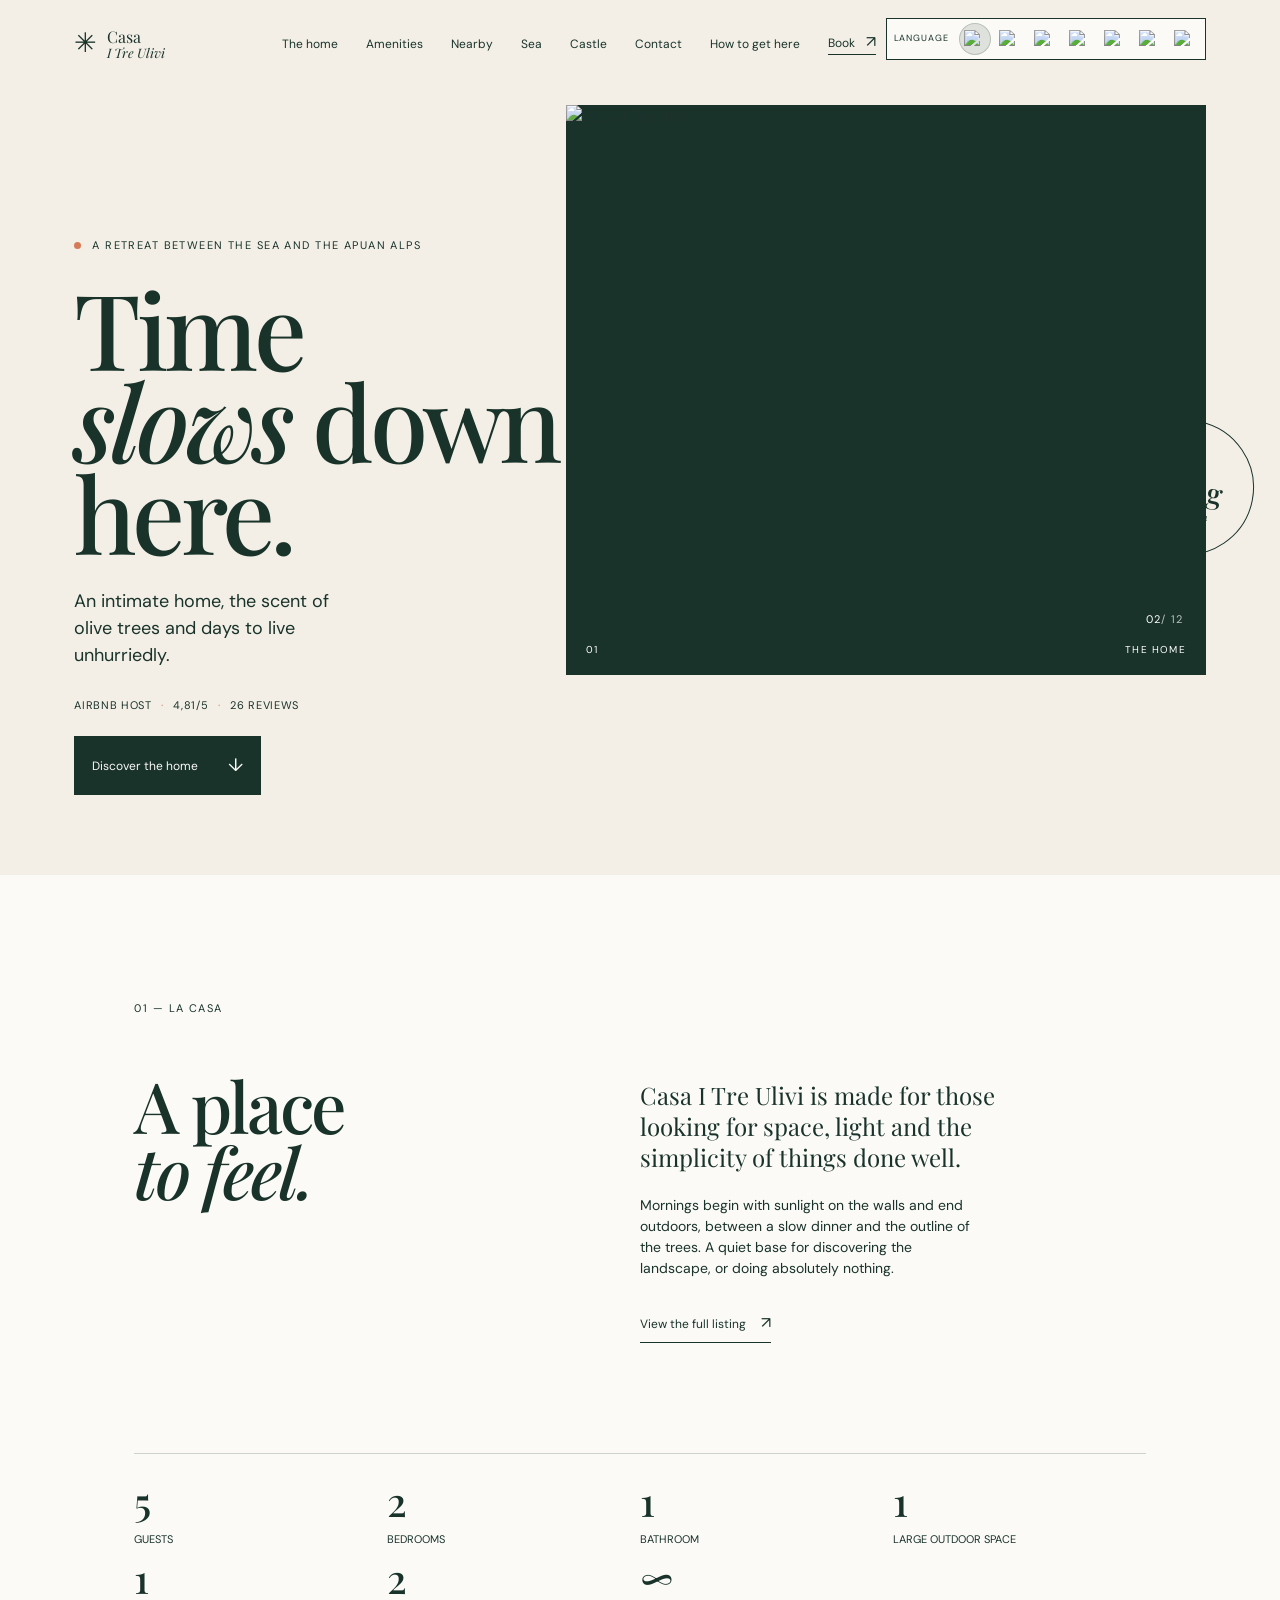
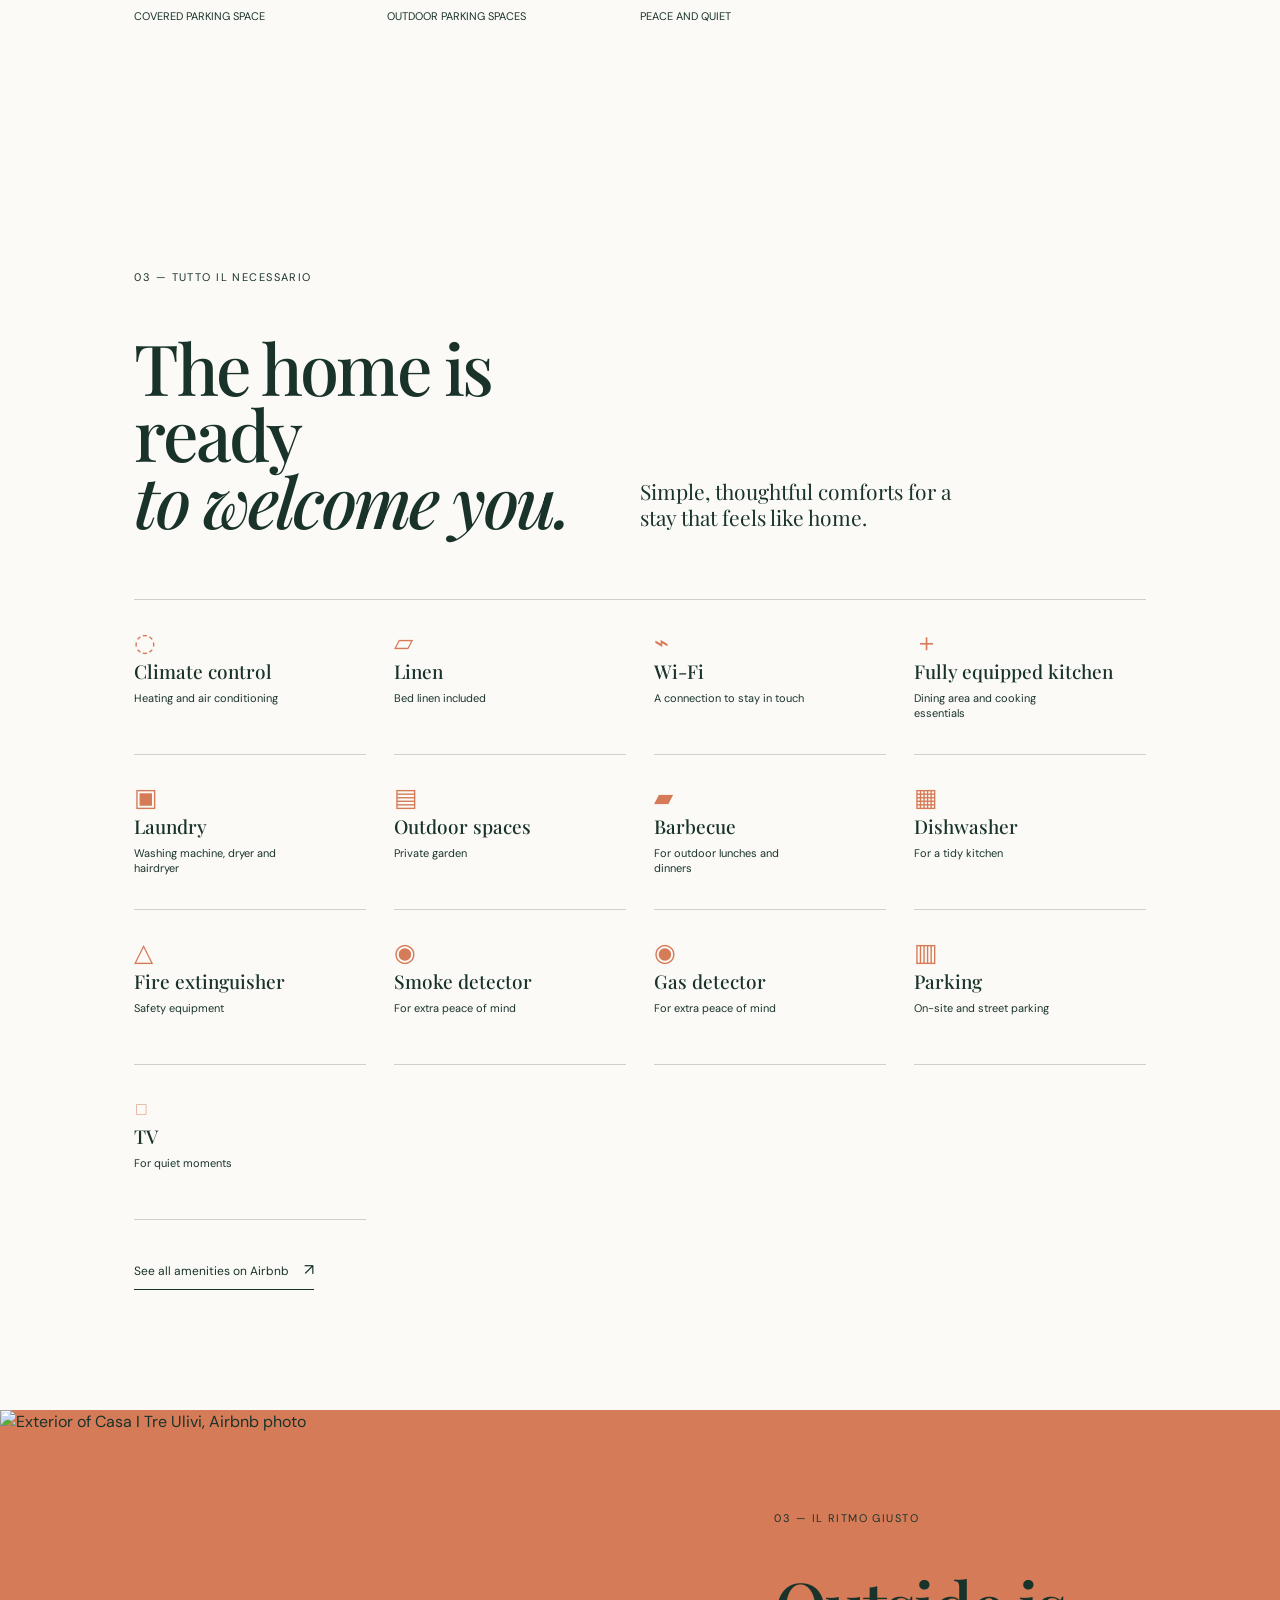
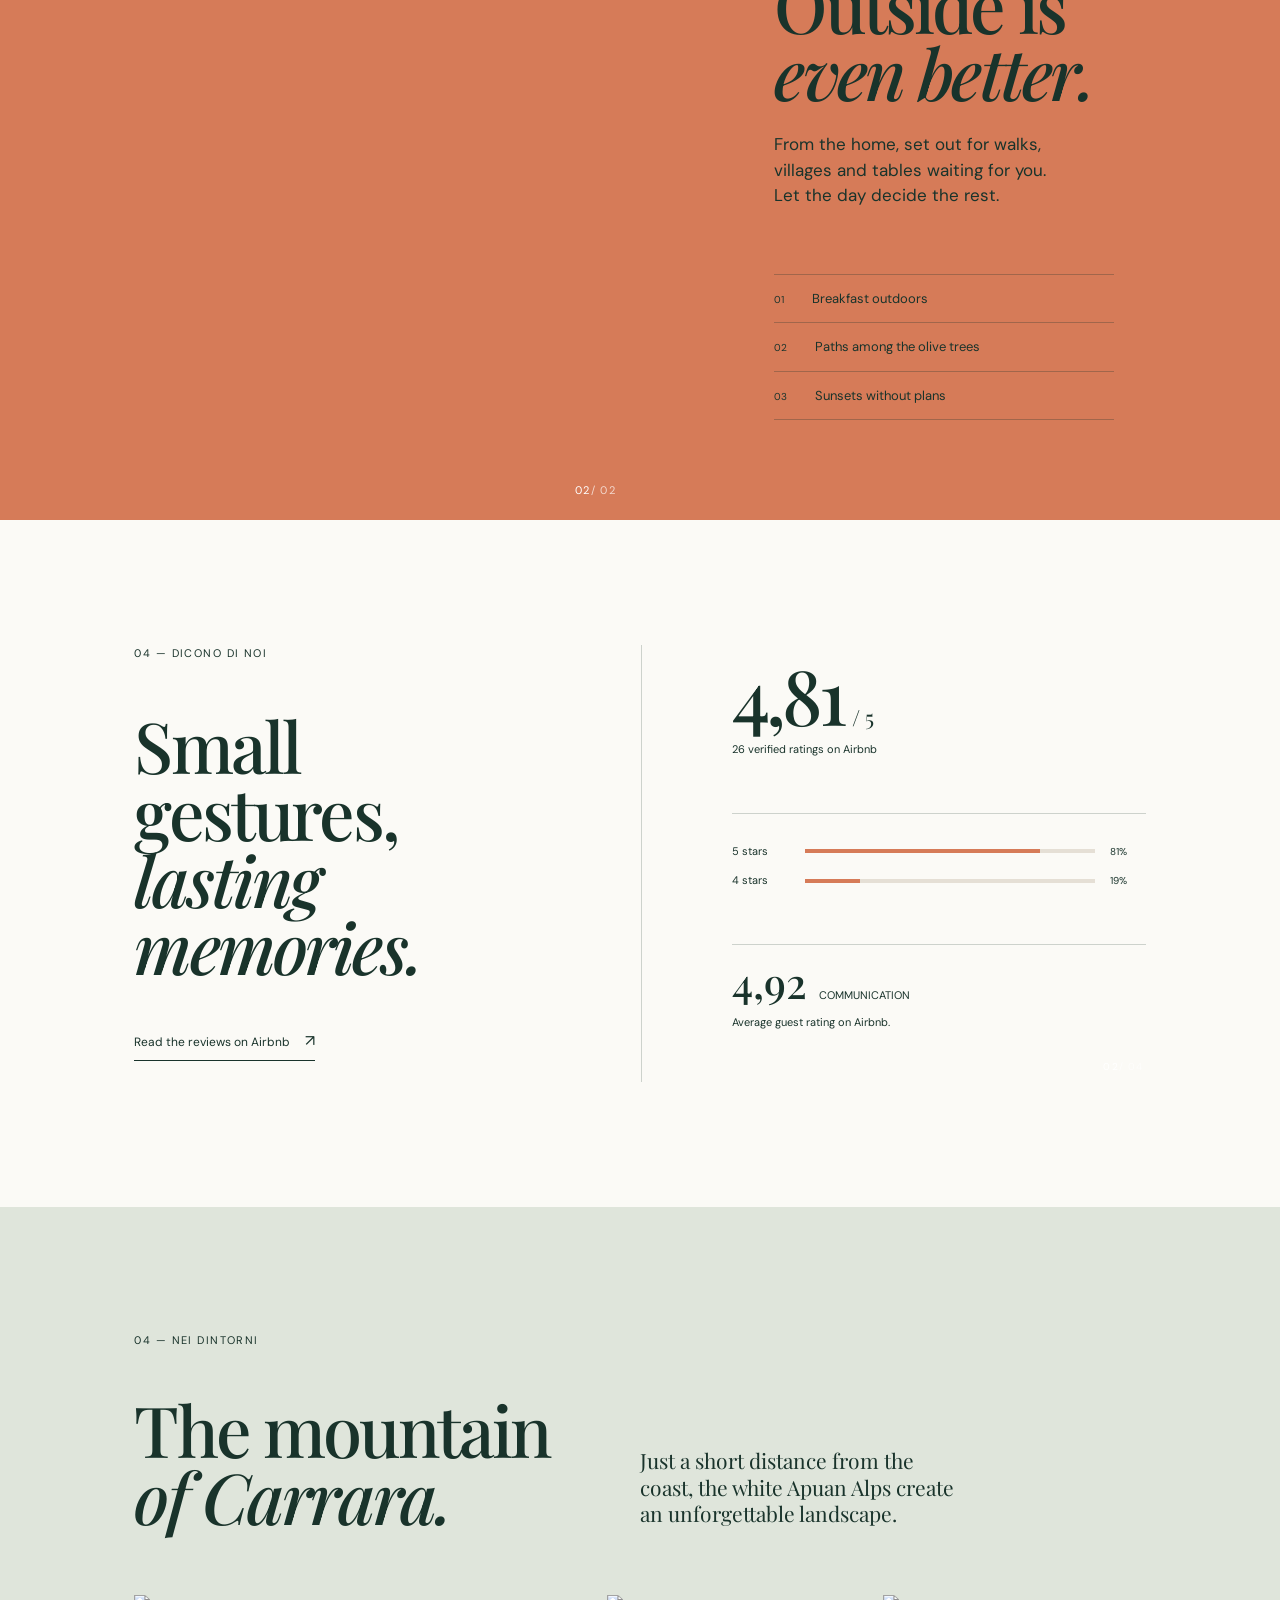
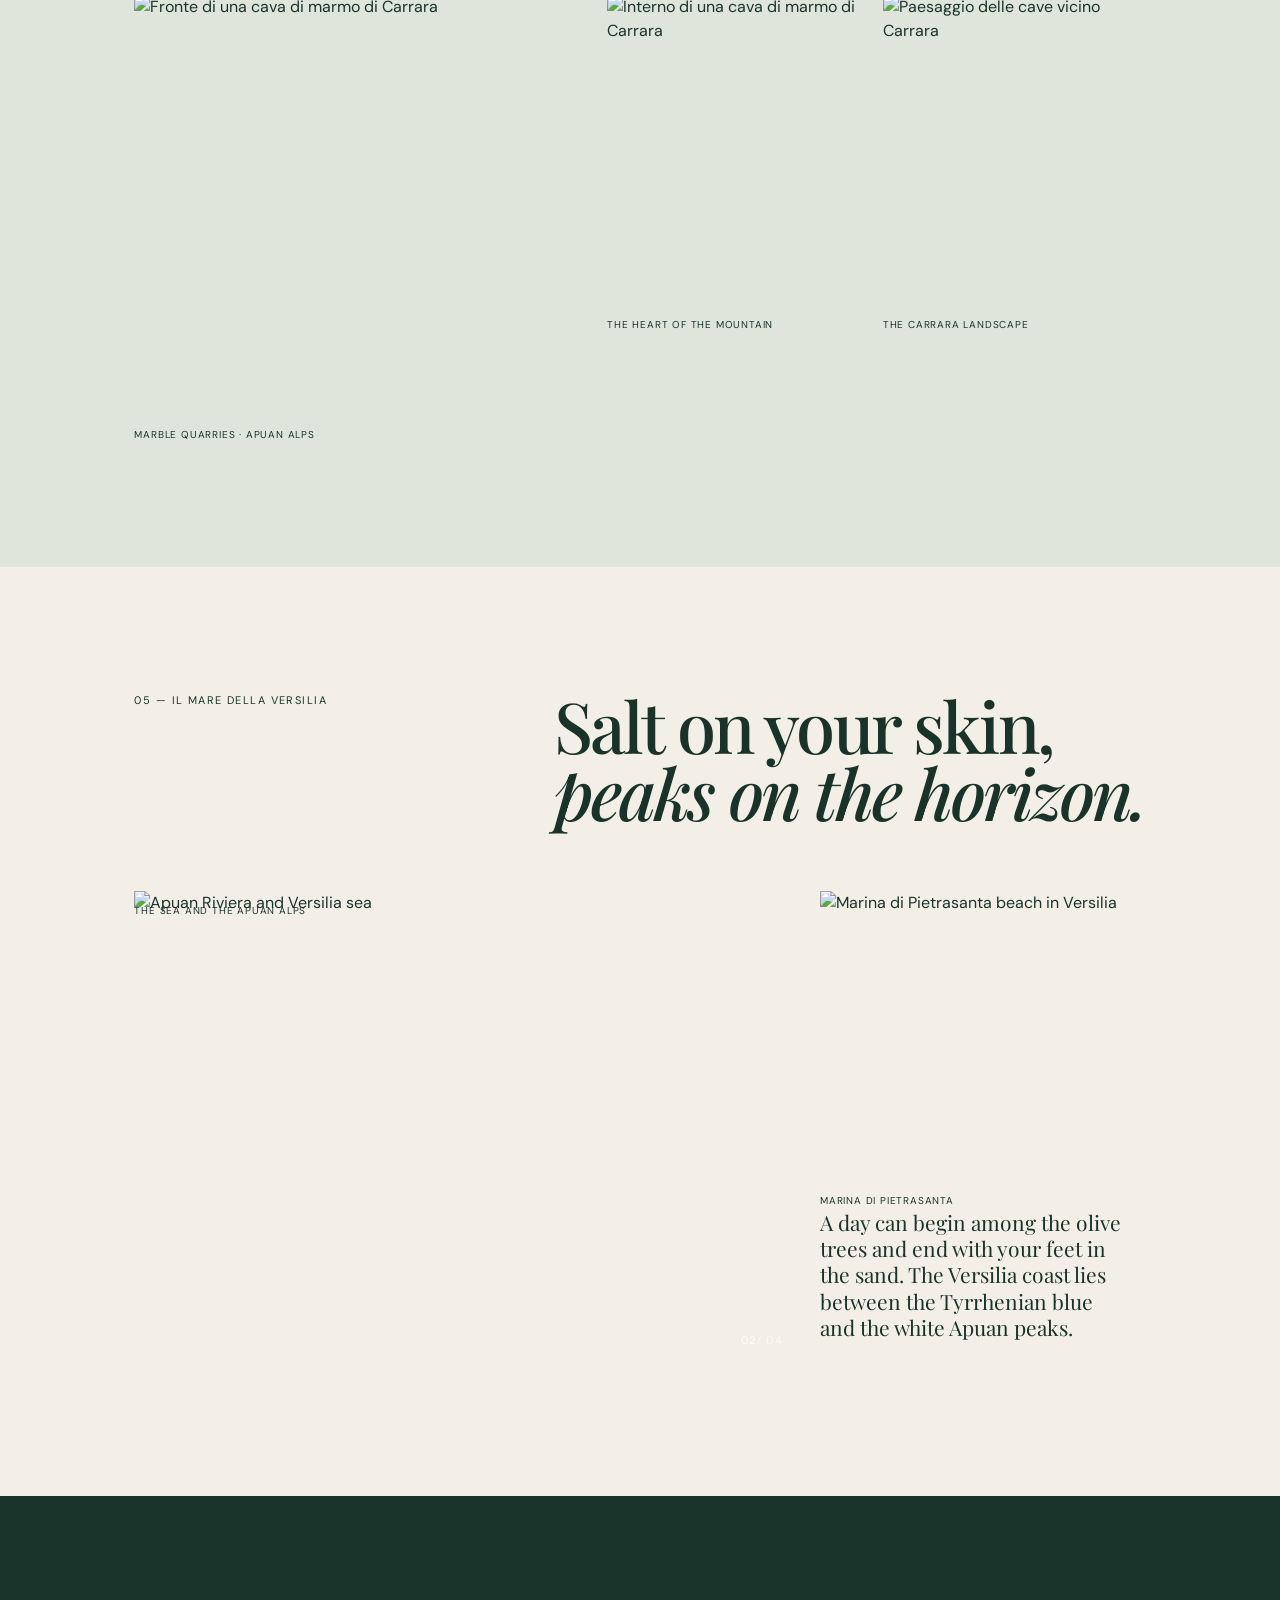
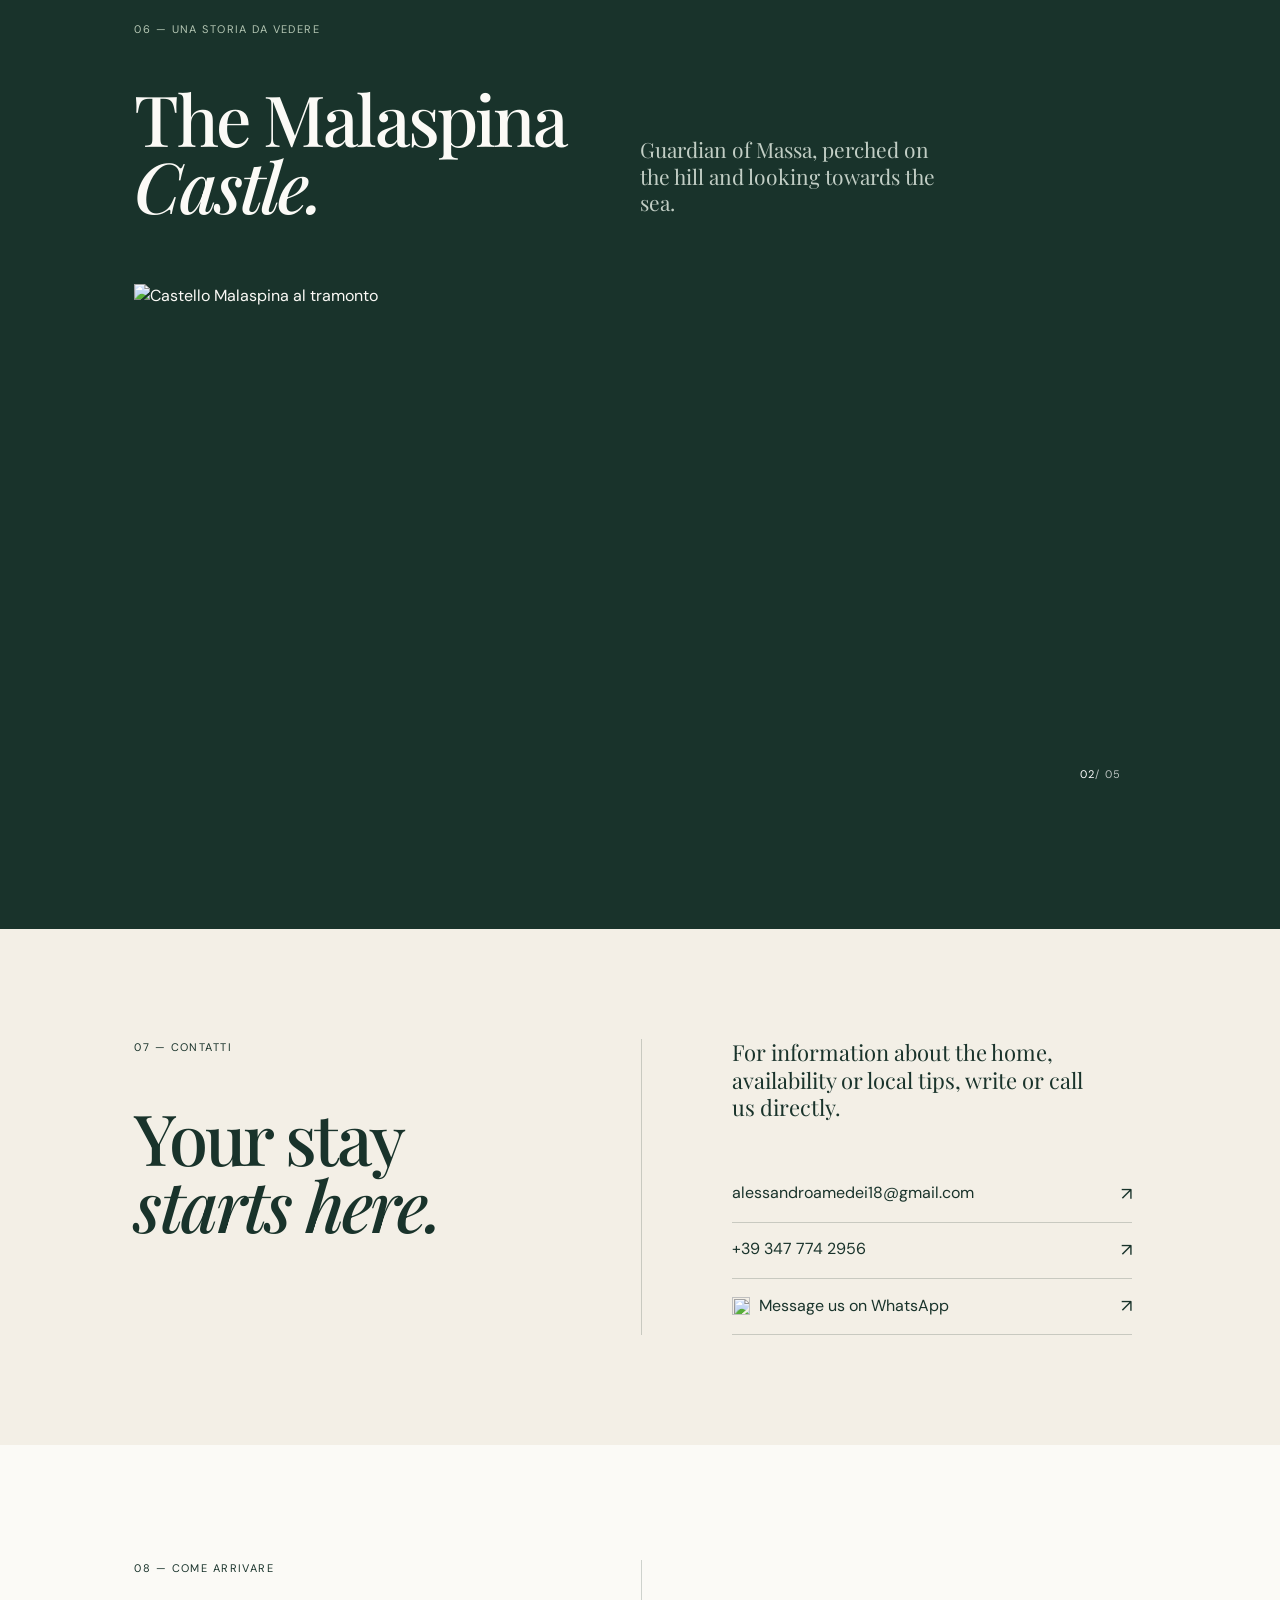
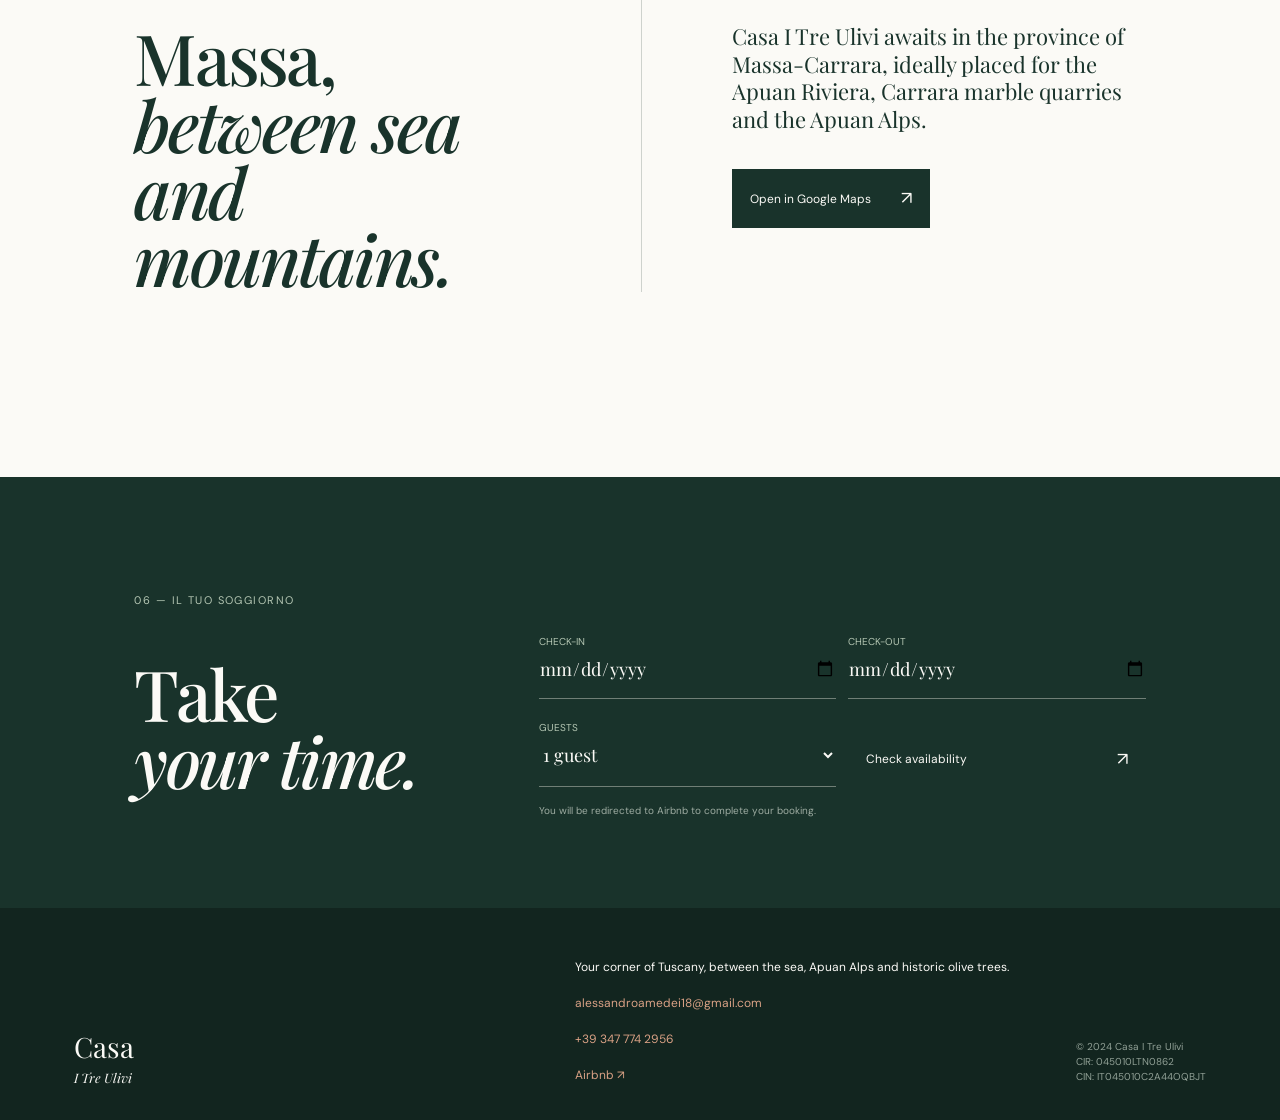
==== commit e9884d4b: "whatsapp" ====
--- a/index.html
+++ b/index.html
@@ -171,7 +171,7 @@
 
     <section class="contact section-pad" id="contatti">
       <div><div class="section-kicker">07 — Contatti</div><h2>Il tuo soggiorno<br><em>comincia qui.</em></h2></div>
-      <div class="contact-details"><p>Per informazioni sulla casa, disponibilità o consigli per il soggiorno, scrivi o chiamaci direttamente.</p><a href="mailto:alessandroamedei18@gmail.com">alessandroamedei18@gmail.com <span>↗</span></a><a href="tel:+393477742956">+39 347 774 2956 <span>↗</span></a></div>
+      <div class="contact-details"><p>Per informazioni sulla casa, disponibilità o consigli per il soggiorno, scrivi o chiamaci direttamente.</p><a href="mailto:alessandroamedei18@gmail.com">alessandroamedei18@gmail.com <span>↗</span></a><a href="tel:+393477742956">+39 347 774 2956 <span>↗</span></a><a class="whatsapp-link" href="https://wa.me/393477742956" target="_blank" rel="noopener noreferrer"><img class="whatsapp-icon" src="https://upload.wikimedia.org/wikipedia/commons/6/6b/WhatsApp.svg" alt="" aria-hidden="true"> Scrivici su WhatsApp <span>↗</span></a></div>
     </section>
 
     <section class="directions section-pad" id="come-arrivare">
--- a/languages.css
+++ b/languages.css
@@ -1,3 +1,7 @@
 .language-switcher{align-items:center;background:var(--paper);border:1px solid var(--ink);display:flex;flex-shrink:0;gap:3px;margin:0;padding:4px;position:fixed;right:5.8vw;top:18px;z-index:20}.language-switcher::before{color:var(--ink);content:'Lingua';font-size:9px;letter-spacing:.1em;margin:0 7px 0 3px;text-transform:uppercase}.language-button{background:transparent;border:1px solid transparent;border-radius:50%;cursor:pointer;font-size:18px;height:32px;line-height:1;padding:4px;transition:background .2s,transform .2s;width:32px}.language-button:hover{background:rgba(25,51,43,.1);transform:translateY(-2px)}.language-button.is-active{background:rgba(25,51,43,.12);border-color:var(--line)}.main-nav{align-items:center;margin-left:0;margin-right:0;padding-right:330px;justify-content:flex-end;gap:28px;min-width:0}.main-nav .header-cta{align-self:center;line-height:1;margin:0;padding-bottom:4px;position:static;white-space:nowrap}@media(max-width:700px){.language-switcher{gap:1px;margin-right:0;padding:3px;right:6vw;top:10px}.language-switcher::before{font-size:8px;margin-right:4px}.language-button{font-size:17px;height:30px;padding:2px;width:30px}.main-nav{align-items:flex-start;margin-right:0;padding-right:0;justify-content:flex-start;gap:20px}.main-nav .header-cta{align-self:flex-start;margin:12px 0 0;padding-bottom:6px;position:static}}
 .language-flag{height:18px;width:18px;object-fit:contain}.language-button{font-size:0}@media(max-width:700px){.language-flag{height:18px;width:18px}}
 @media(max-width:700px){.language-switcher{gap:0;right:50%;top:62px;transform:translateX(50%);white-space:nowrap}.language-switcher::before{margin-right:3px}.language-button{height:27px;width:27px}.language-flag{height:17px;width:17px}.menu-toggle{position:fixed;right:5vw;top:18px;z-index:30}}
+.language-switcher::before{content:var(--language-label,'Lingua')}
+.whatsapp-link{align-items:center;display:flex;gap:9px}.whatsapp-icon{height:18px;object-fit:contain;width:18px}.whatsapp-link span:last-child{margin-left:auto}
+@media(max-width:700px){.language-switcher{left:50%;position:fixed!important;right:auto;top:62px;transform:translateX(-50%);z-index:40}}
+.language-switcher,.menu-toggle{transition:opacity .25s ease,visibility .25s ease}.controls-hidden{opacity:0;pointer-events:none;visibility:hidden}
--- a/tablet.css
+++ b/tablet.css
@@ -60,6 +60,7 @@
   .site-footer{align-items:start;display:flex;flex-direction:column;padding:42px 6vw 30px}
   .site-footer small{margin-top:20px}
 }
+@media (min-width:701px) and (max-width:1024px){.menu-toggle{position:fixed;right:5vw;top:18px;z-index:30}}
 @media (min-width:701px) and (max-width:1024px){
   .language-switcher{gap:0;right:50%;top:66px;transform:translateX(50%);white-space:nowrap}
   .language-switcher::before{margin-right:5px}
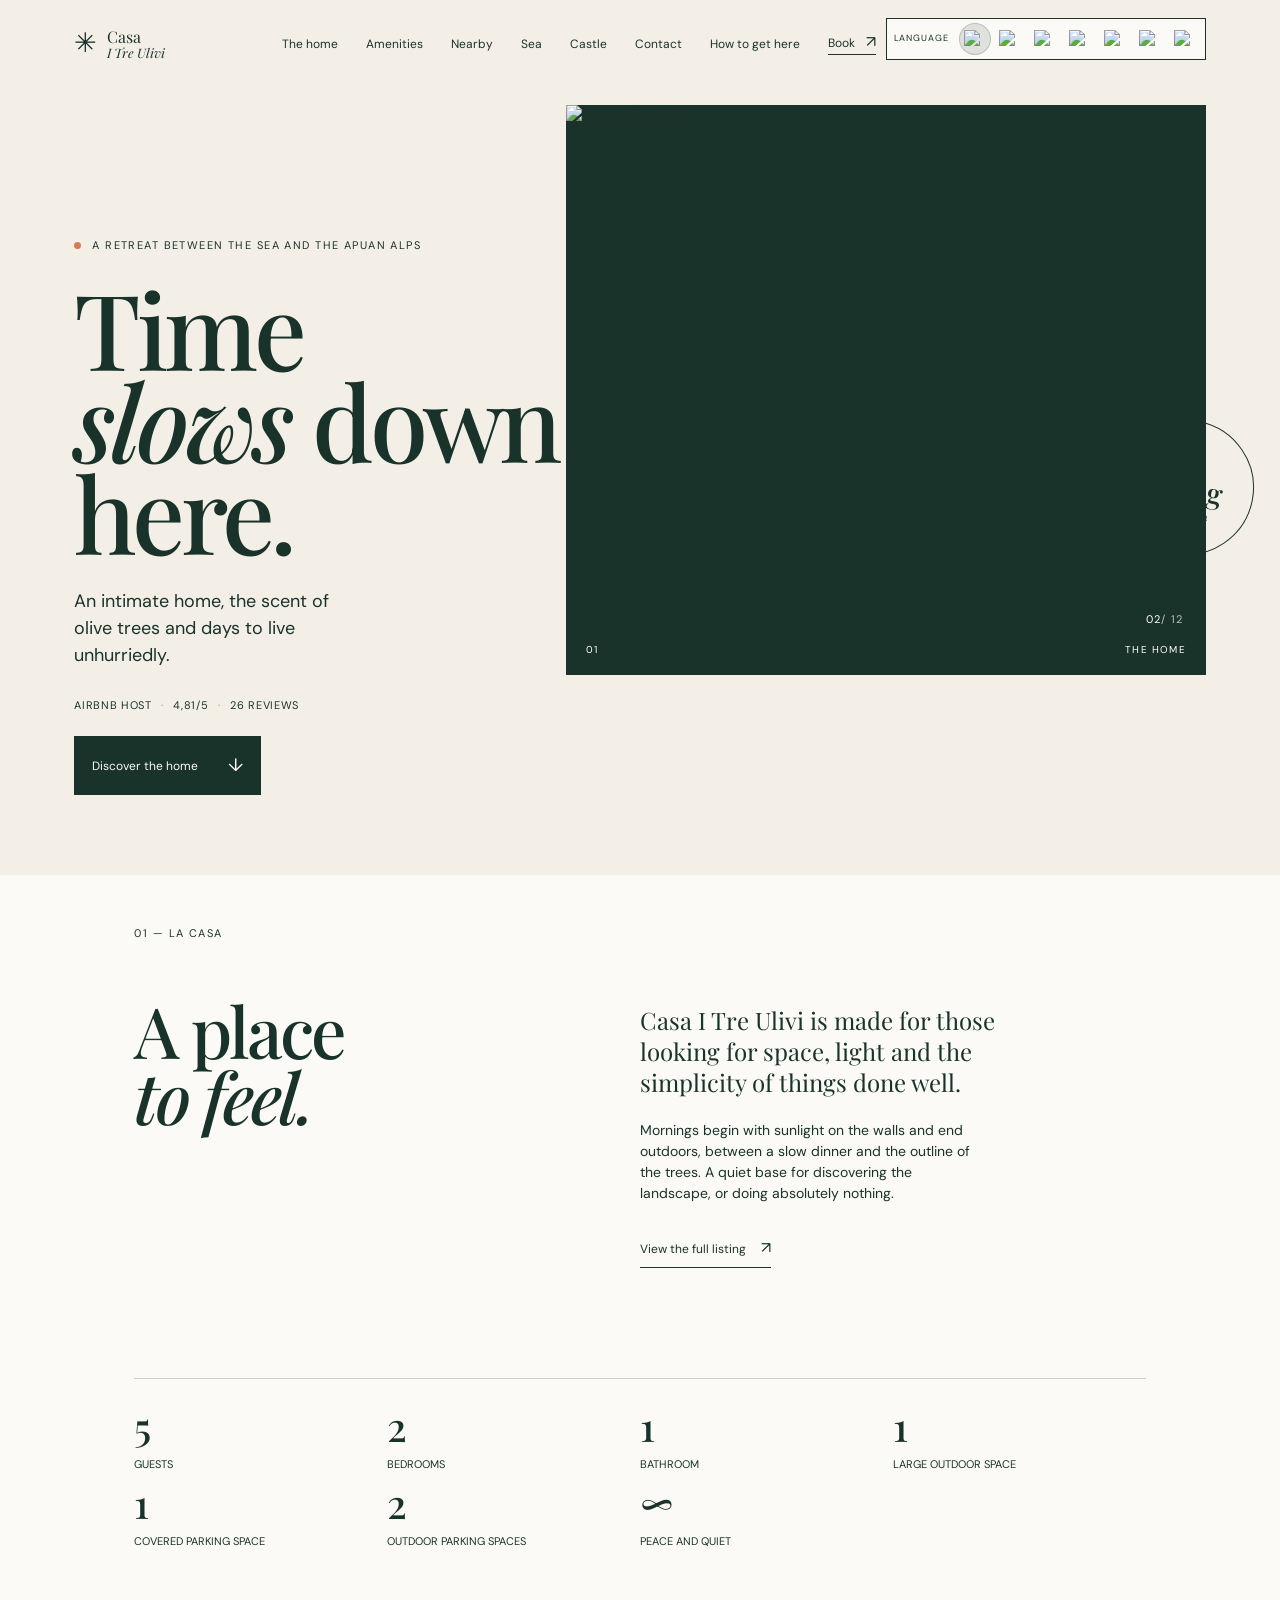
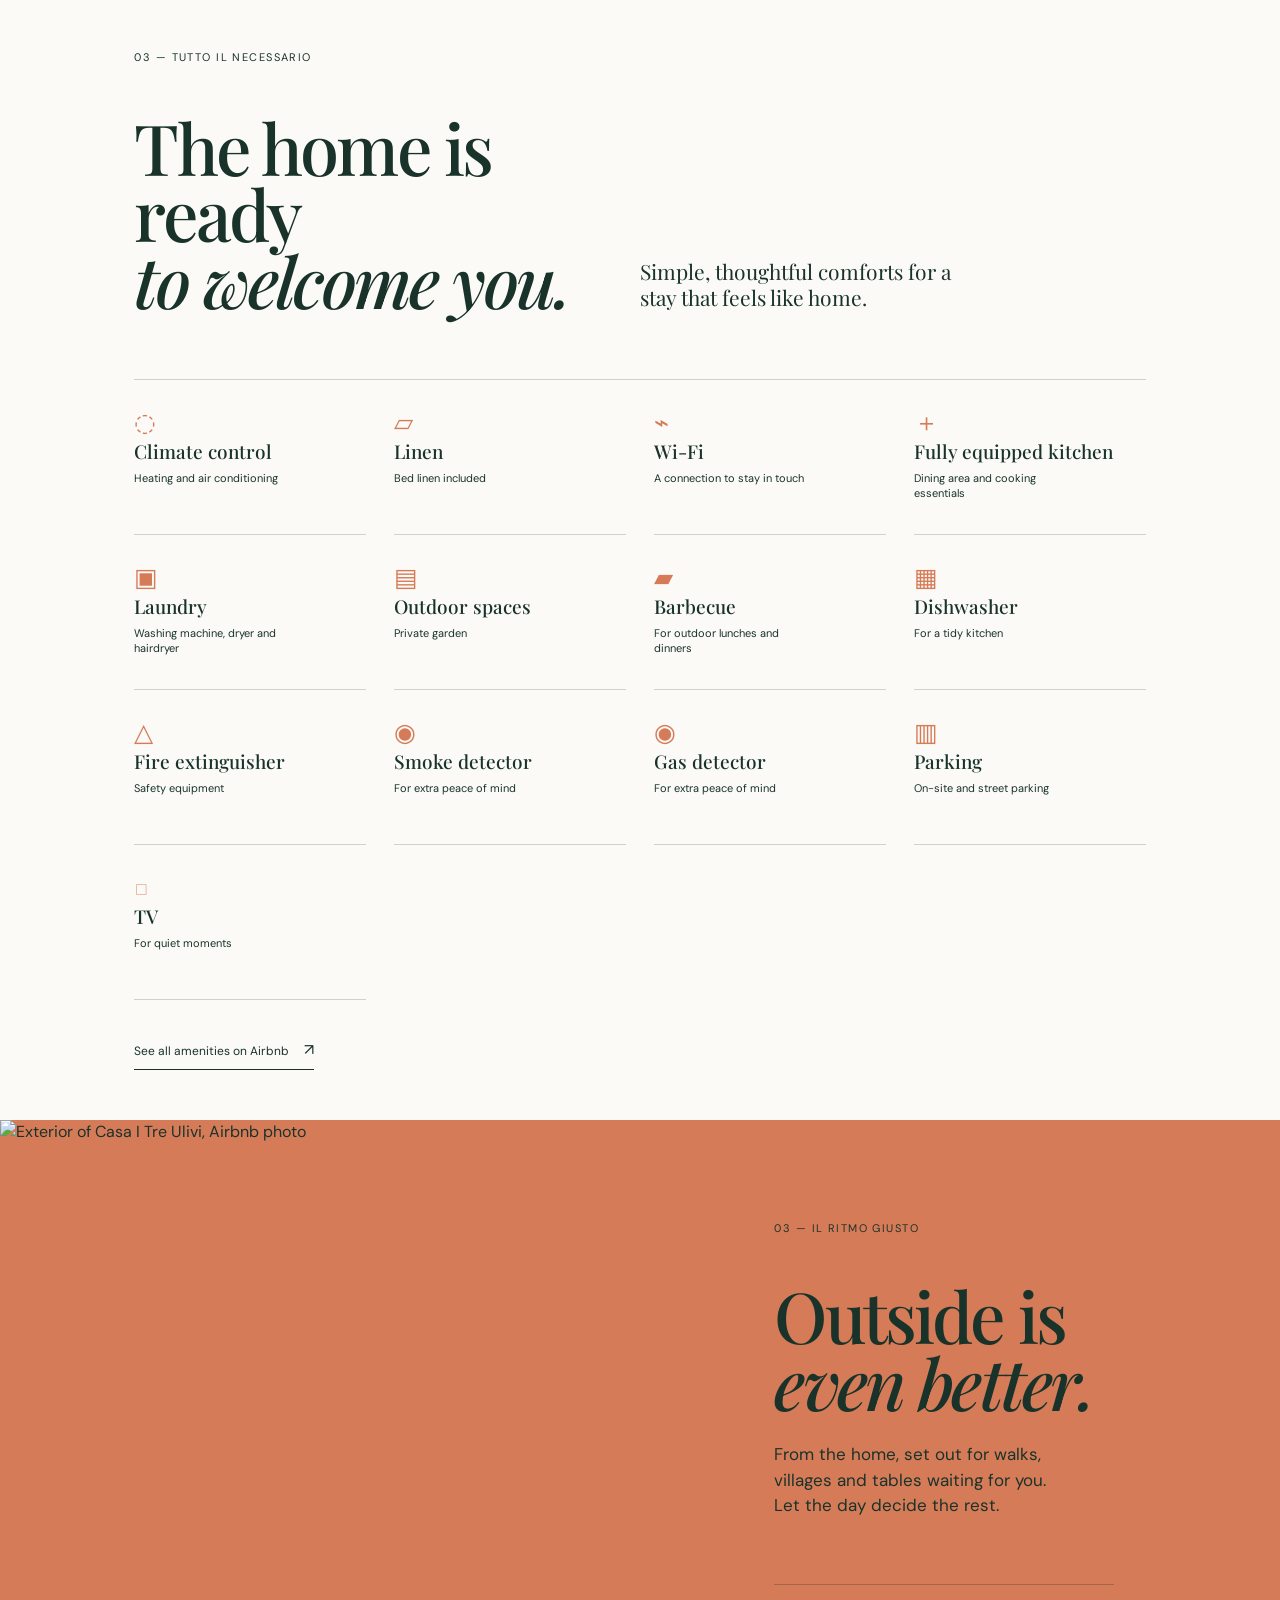
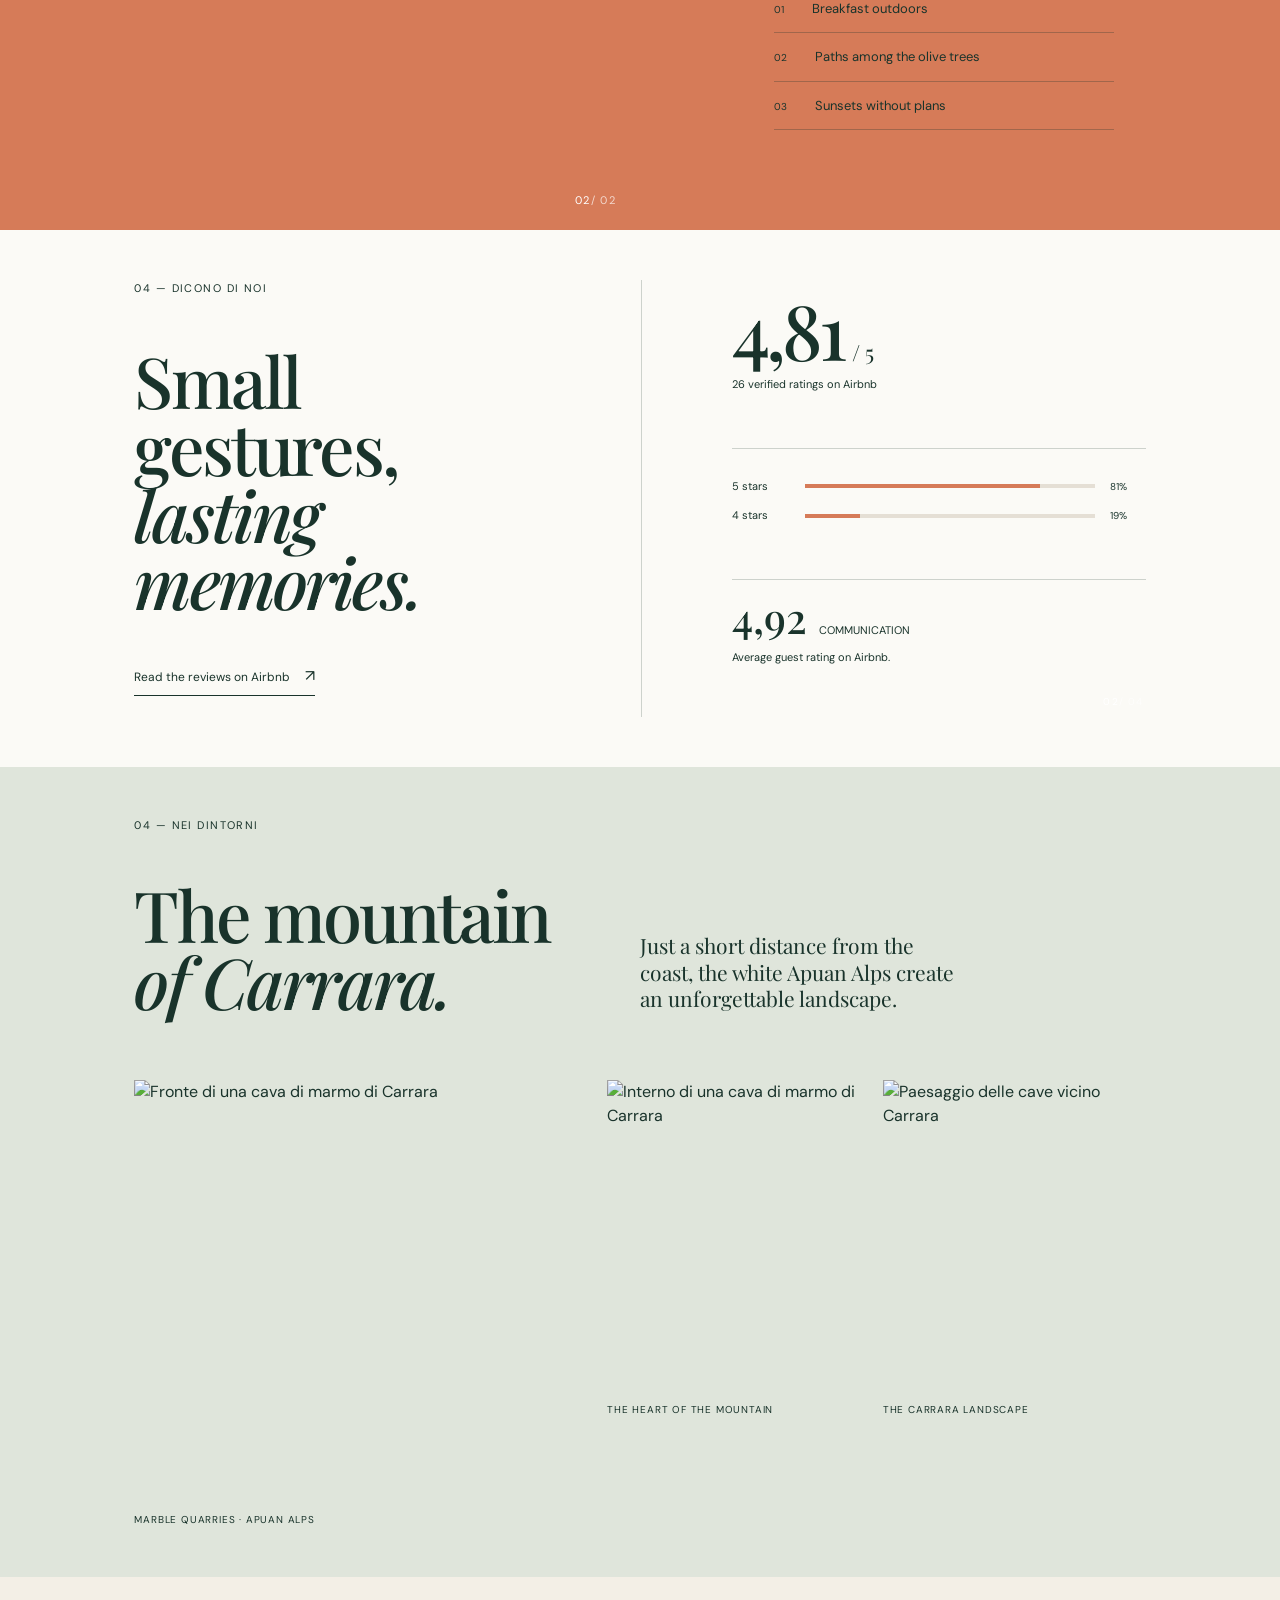
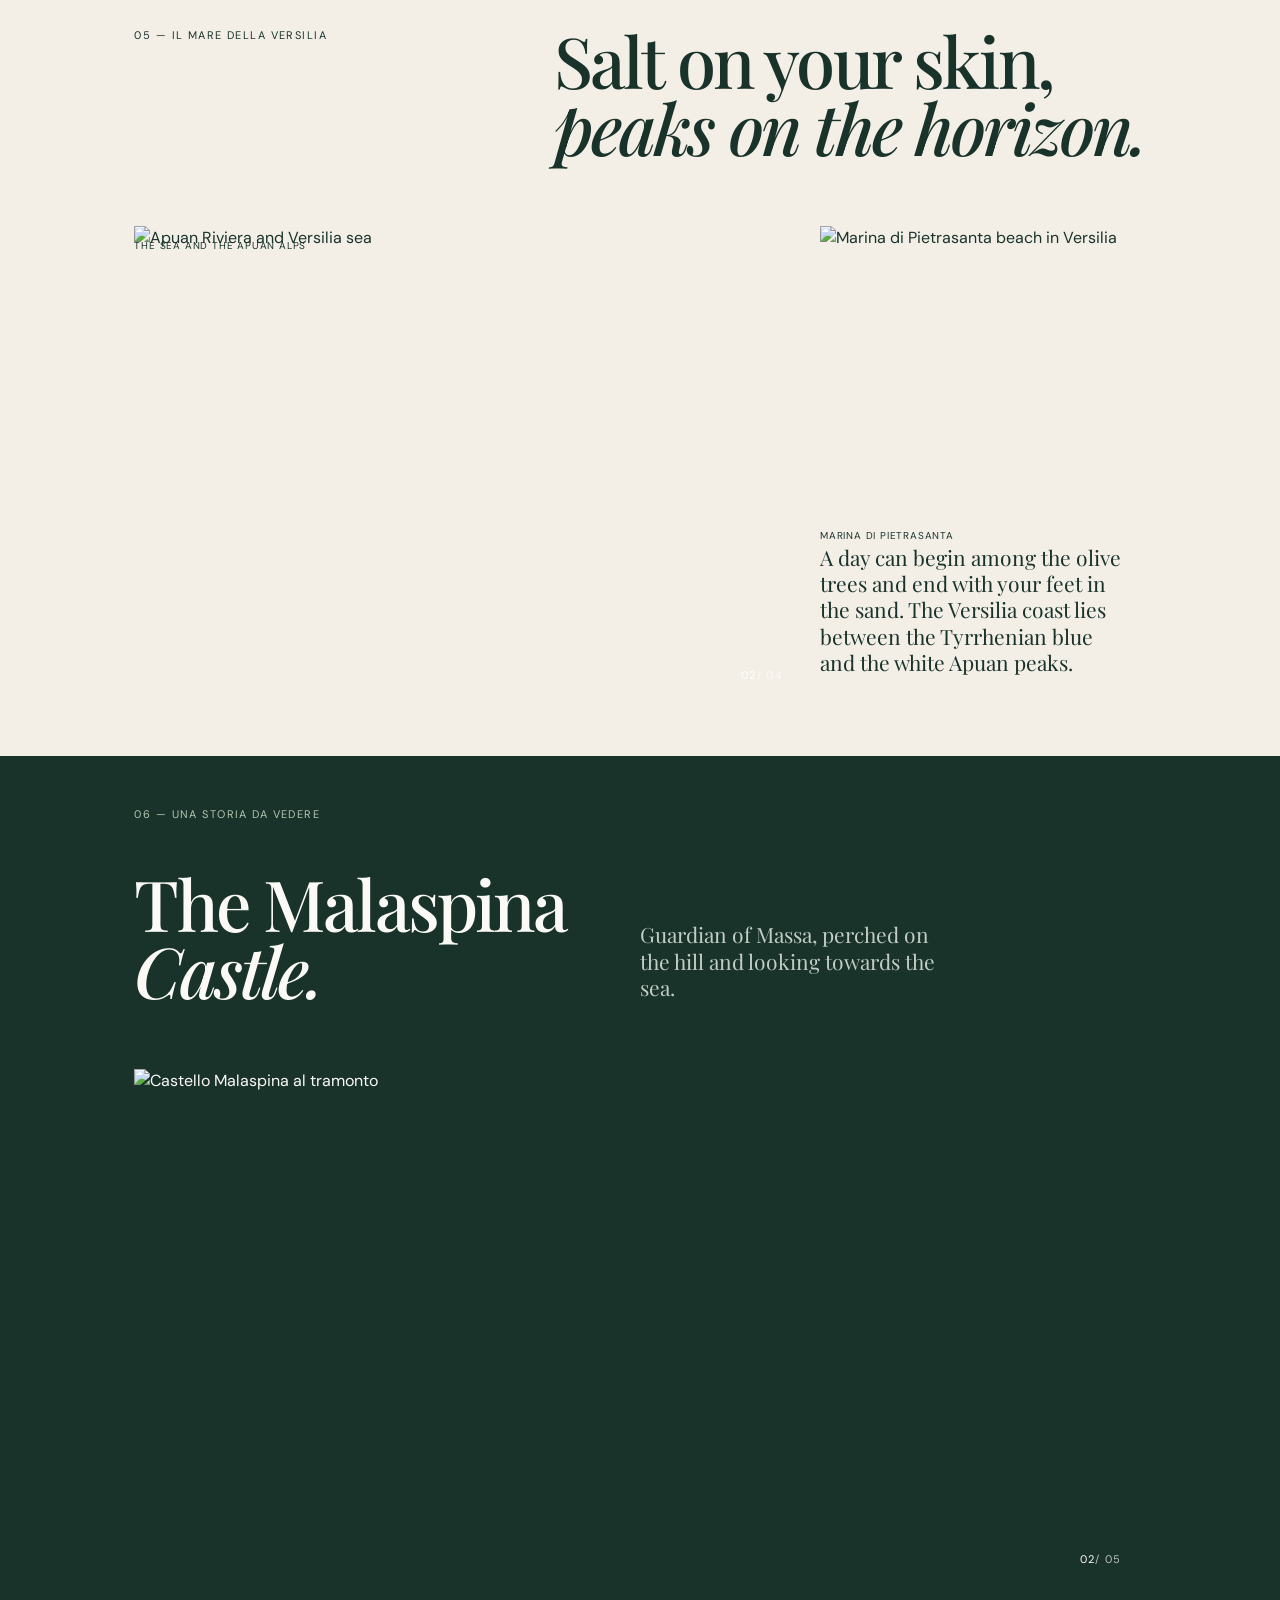
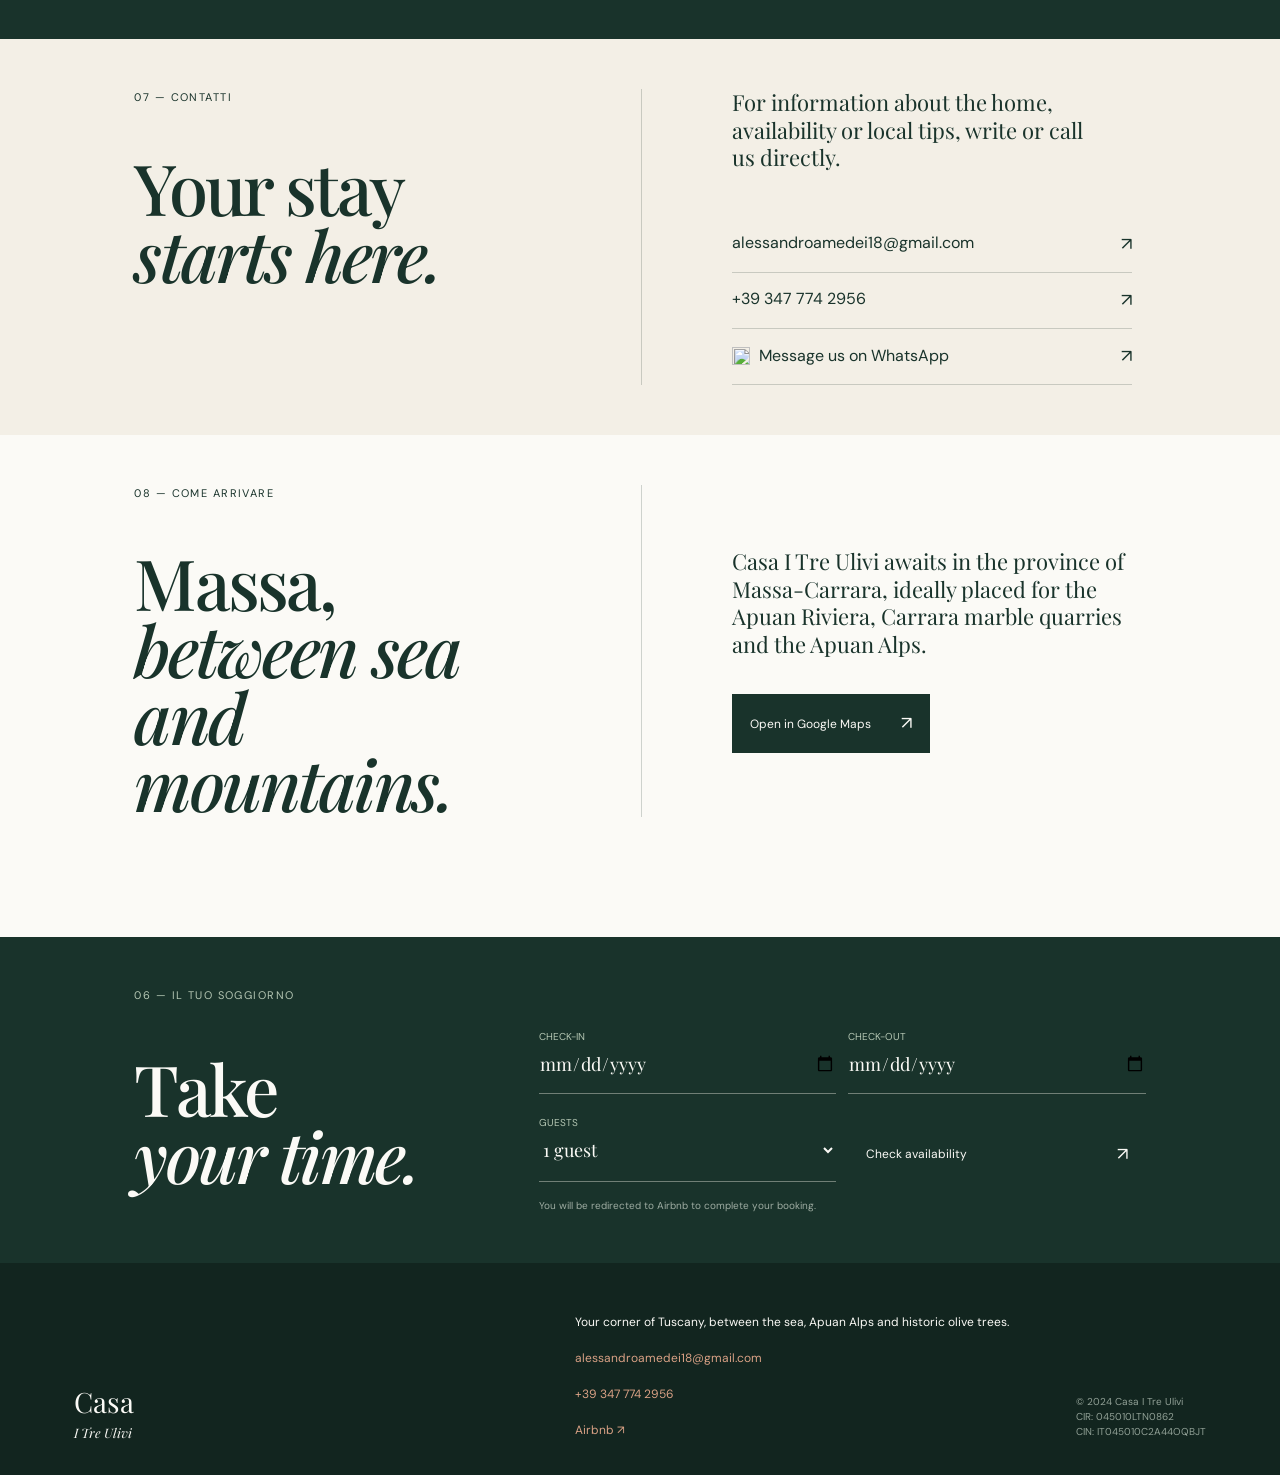
==== commit 856c4581: "padding" ====
--- a/index.html
+++ b/index.html
@@ -18,6 +18,7 @@
   <link rel="stylesheet" href="directions.css">
   <link rel="stylesheet" href="languages.css">
   <link rel="stylesheet" href="tablet.css">
+  <link rel="stylesheet" href="compact-spacing.css">
 </head>
 <body>
   <header class="site-header">
--- a/compact-spacing.css
+++ b/compact-spacing.css
@@ -0,0 +1 @@
+.intro,.services,.reviews,.surroundings,.sea,.castle,.contact,.directions,.booking{padding-bottom:50px;padding-top:50px}
